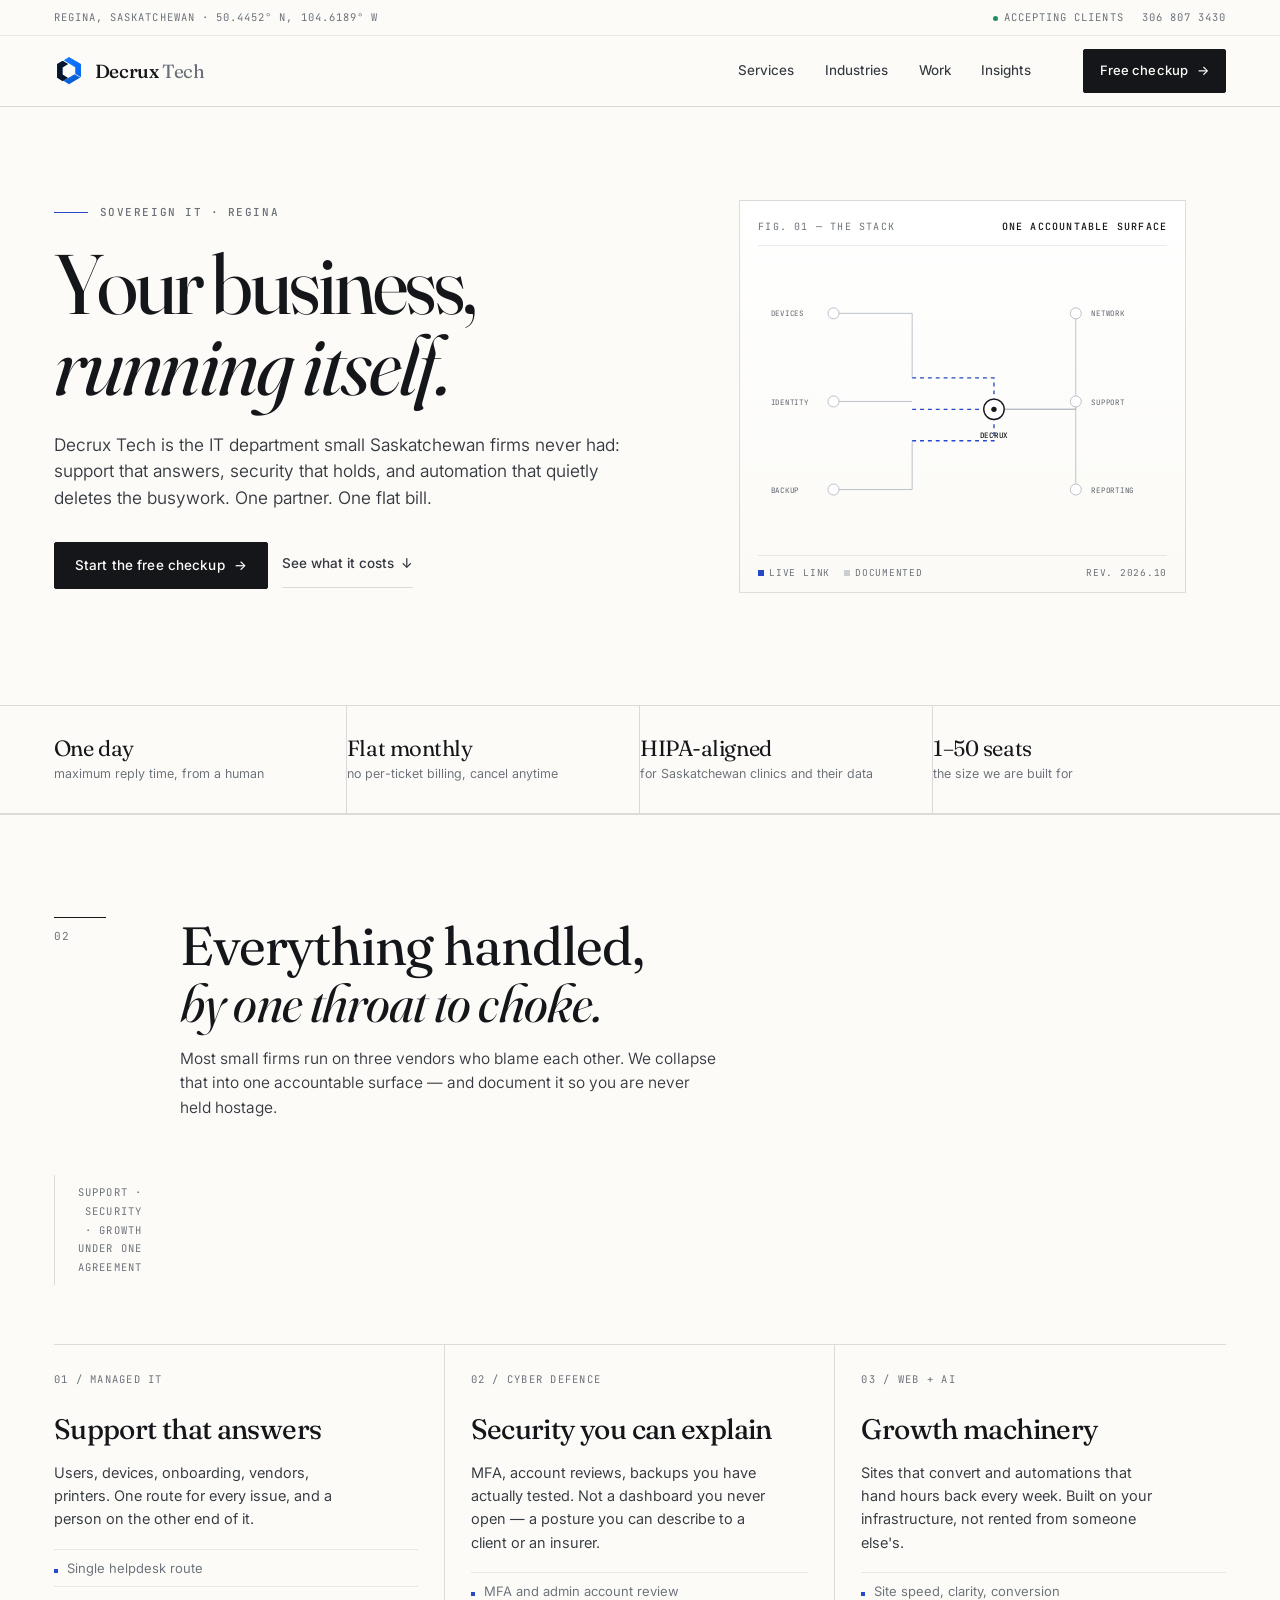
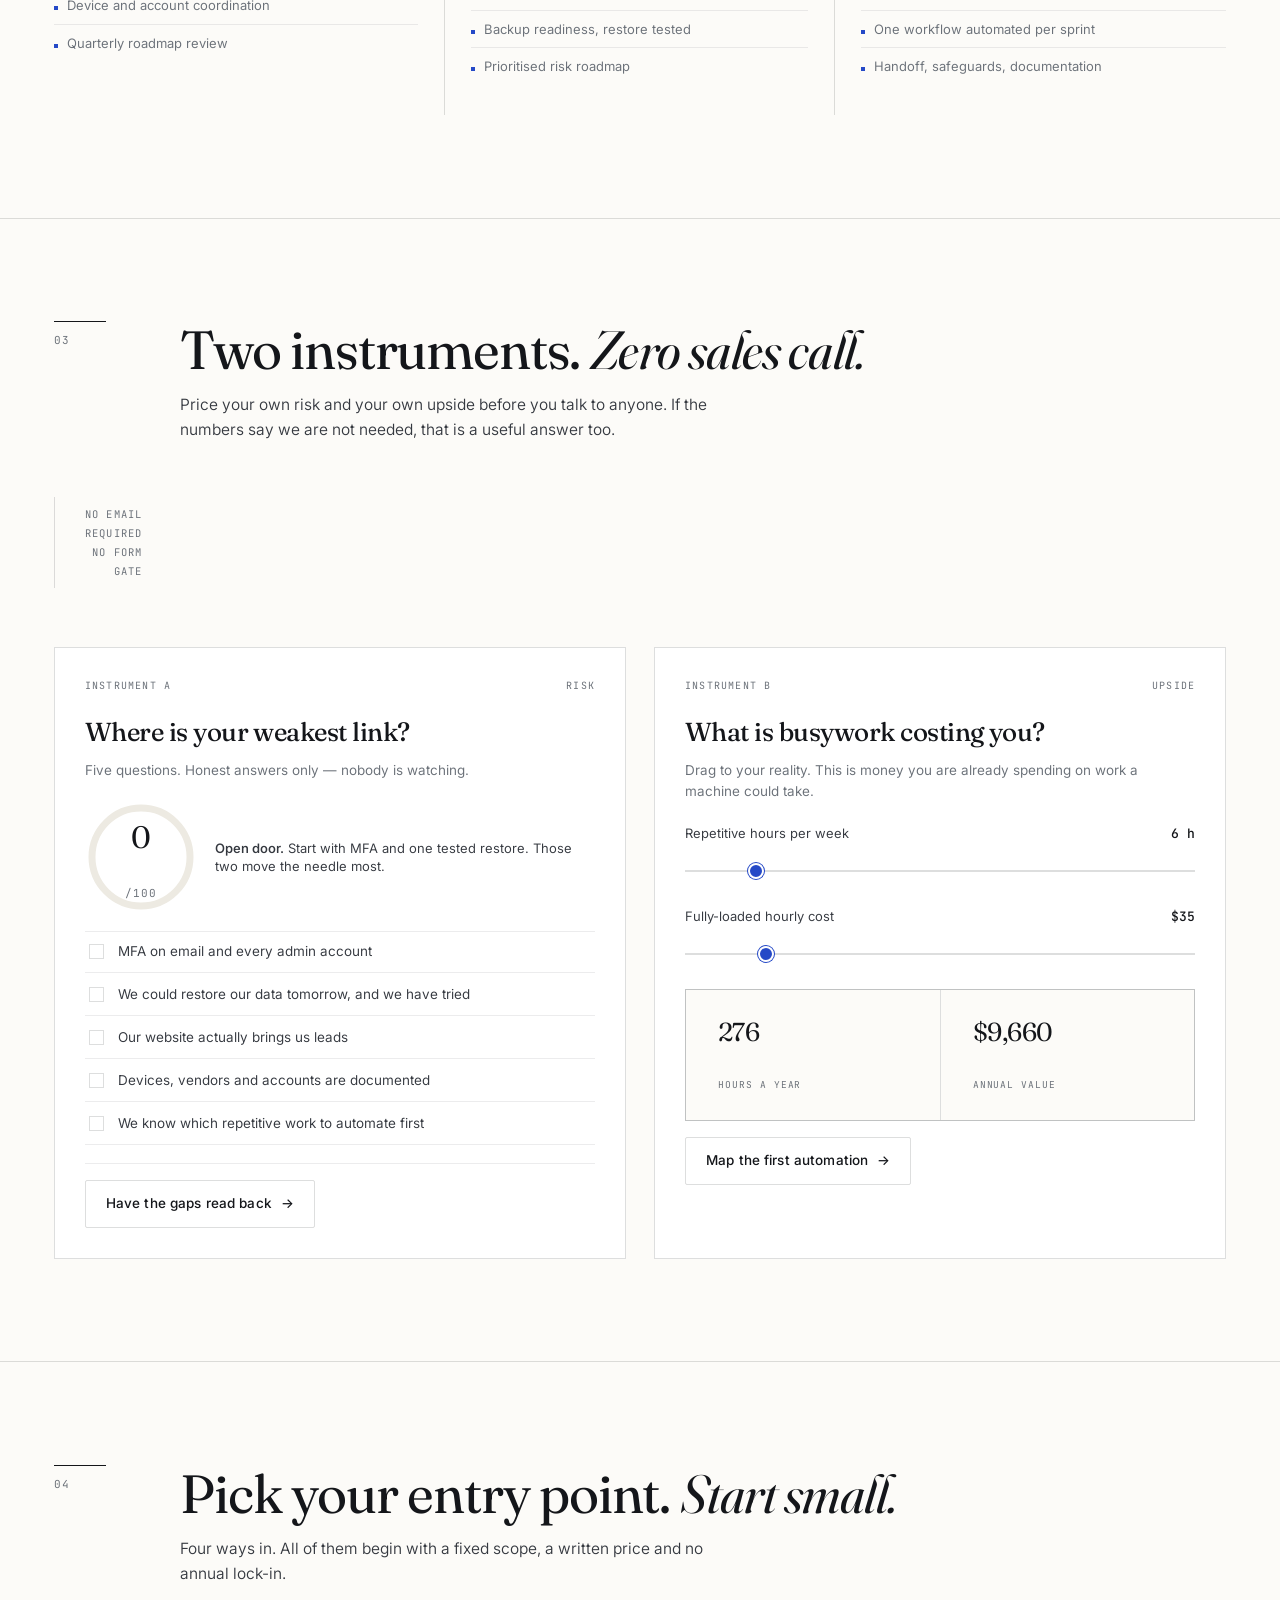
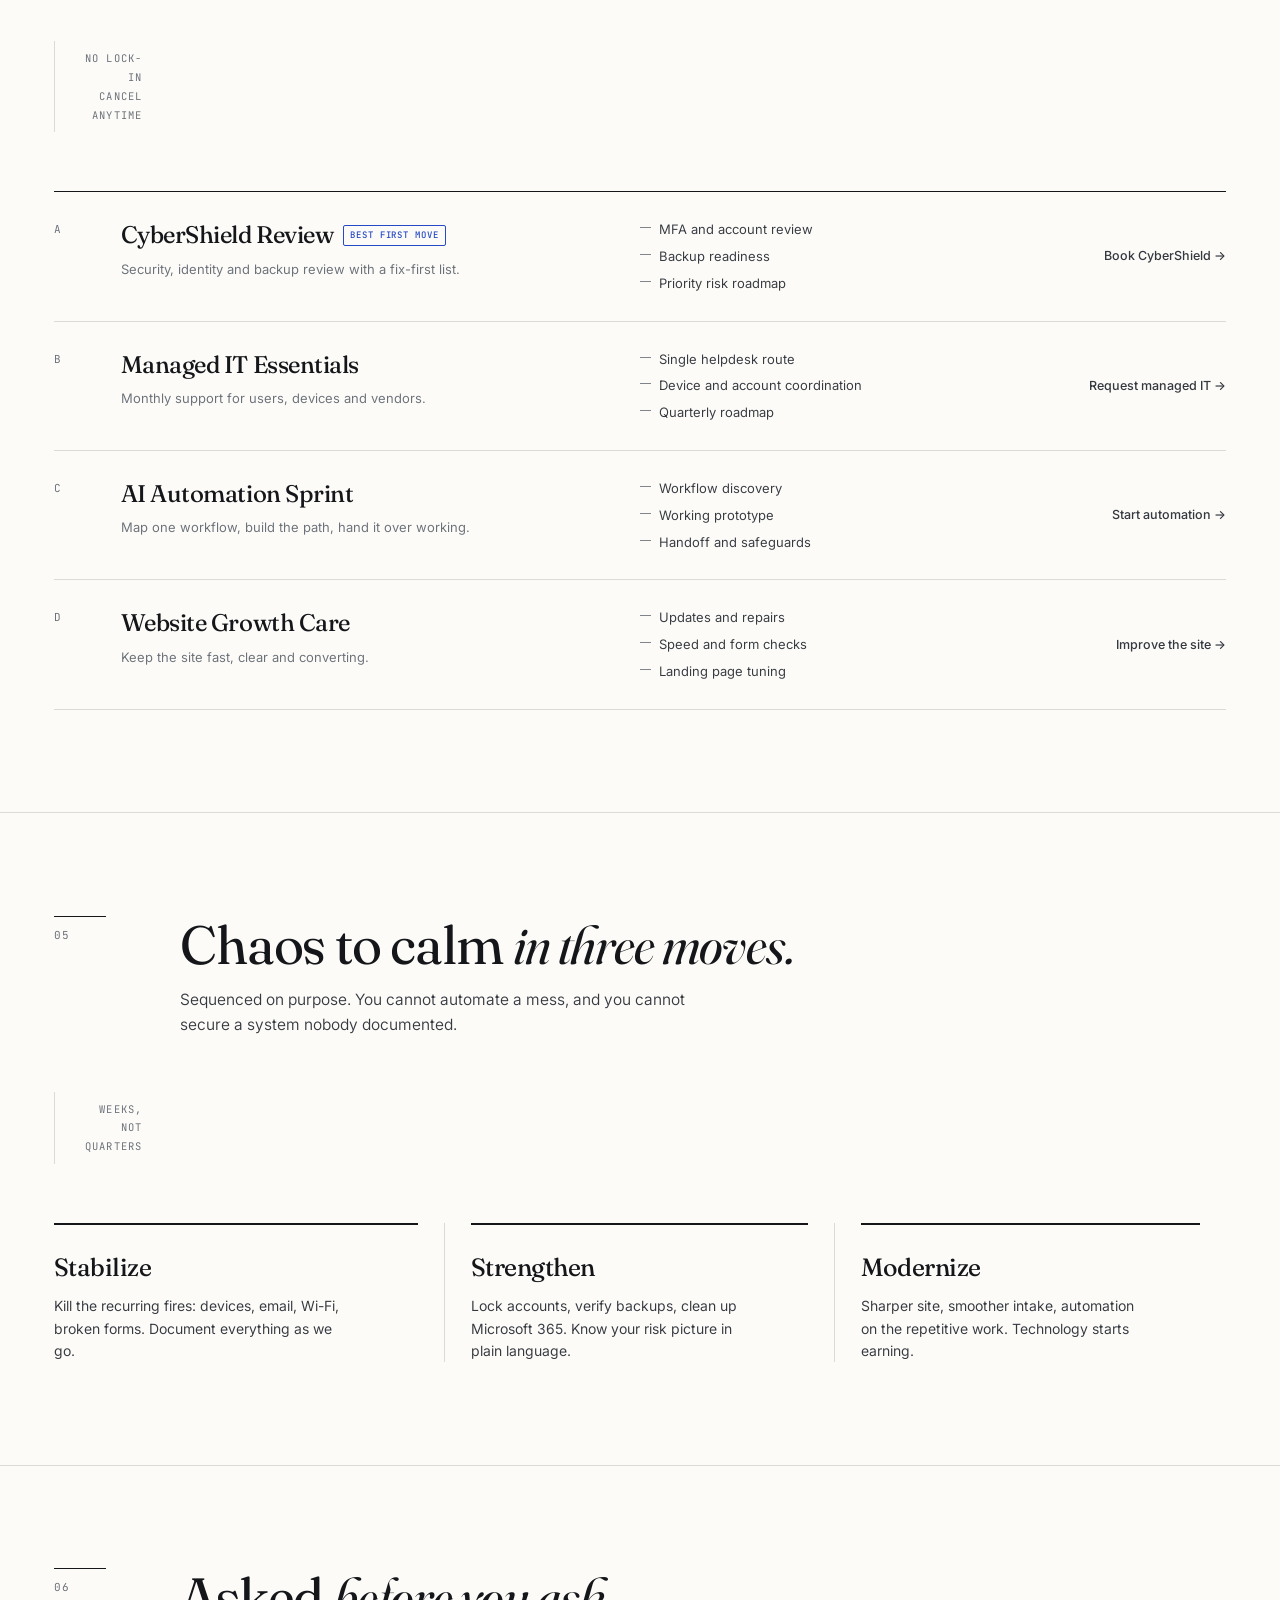
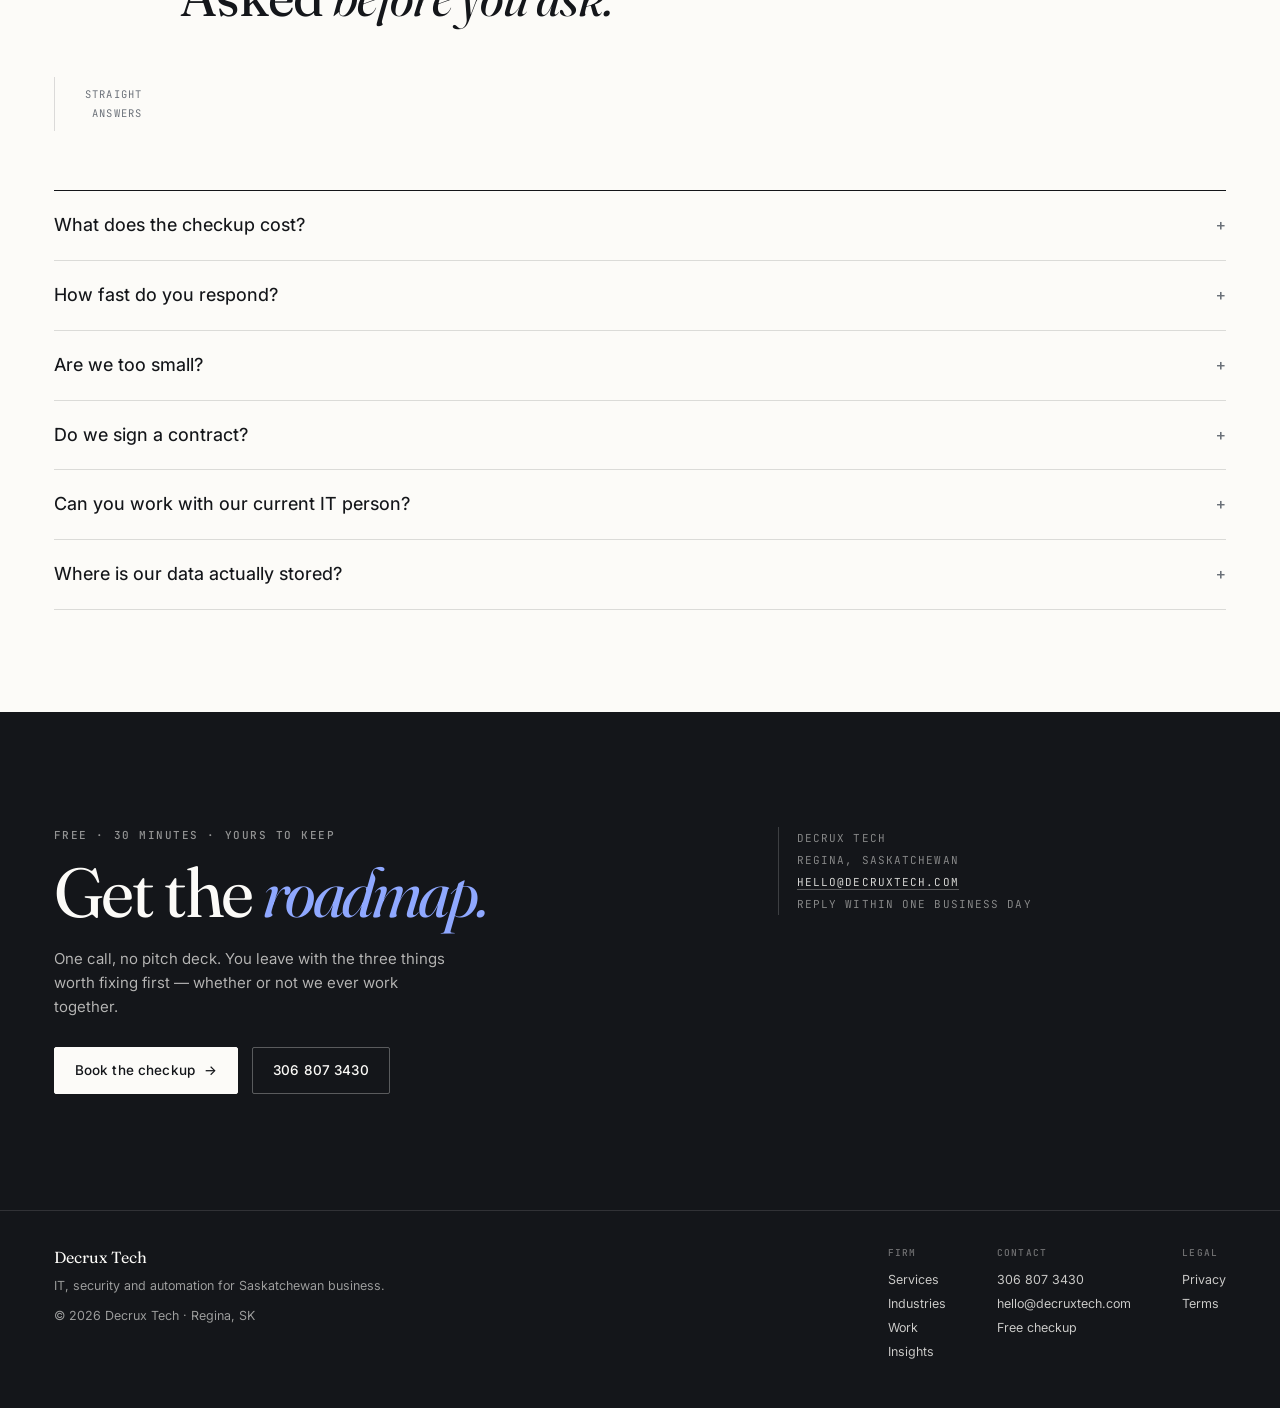
==== preview/index.html @ bbfb4432 "preview: editorial instrument homepage (new design language, staged at /preview)" ====
<!DOCTYPE html>
<html lang="en">
<head>
<meta charset="UTF-8">
<meta name="viewport" content="width=device-width, initial-scale=1">
<title>Decrux Tech — Managed IT, security and automation for Saskatchewan business</title>
<meta name="description" content="Regina-based IT partner for Saskatchewan clinics and businesses: managed support, security reviews and practical automation. Flat monthly, one partner, no tickets.">
<meta name="theme-color" content="#FCFBF8">
<link rel="canonical" href="https://decruxtech.com/">
<link rel="icon" href="/decrux-icon.svg" type="image/svg+xml">
<meta property="og:type" content="website">
<meta property="og:title" content="Decrux Tech — Your business, running itself.">
<meta property="og:description" content="Managed IT, security and automation. One partner for the whole stack, in Regina, Saskatchewan.">
<link rel="preconnect" href="https://fonts.googleapis.com">
<link rel="preconnect" href="https://fonts.gstatic.com" crossorigin>
<link href="https://fonts.googleapis.com/css2?family=Fraunces:ital,opsz,wght@0,9..144,300..600;1,9..144,300..500&family=Inter:wght@300..600&family=JetBrains+Mono:wght@400;500&display=swap" rel="stylesheet">
<style>
/* ─────────────────────────────────────────────────────────────
   Decrux Tech — editorial instrument
   Paper, hairline rules, one accent. Type does the work.
   ───────────────────────────────────────────────────────────── */
:root{
  --paper:#FCFBF8;
  --paper-2:#F5F2EA;
  --ink:#14161A;
  --ink-2:#34383F;
  --muted:#6A7078;
  --rule:rgba(20,22,26,.14);
  --rule-soft:rgba(20,22,26,.08);
  --accent:#2549C7;
  --accent-soft:rgba(37,73,199,.08);
  --serif:"Fraunces",ui-serif,Georgia,serif;
  --sans:"Inter",-apple-system,BlinkMacSystemFont,"Segoe UI",sans-serif;
  --mono:"JetBrains Mono",ui-monospace,SFMono-Regular,Menlo,monospace;
  --pad:clamp(20px,4.2vw,64px);
  --max:1280px;
}
*,*::before,*::after{box-sizing:border-box}
html{-webkit-text-size-adjust:100%;scroll-behavior:smooth}
@media (prefers-reduced-motion:reduce){html{scroll-behavior:auto}}
body{
  margin:0;background:var(--paper);color:var(--ink);
  font-family:var(--sans);font-size:16.5px;line-height:1.6;font-weight:380;
  -webkit-font-smoothing:antialiased;text-rendering:optimizeLegibility;
  overflow-x:clip;
}
img,svg{display:block;max-width:100%}
a{color:inherit}
::selection{background:var(--accent);color:#fff}

/* type primitives */
.h-display{font-family:var(--serif);font-weight:400;letter-spacing:-.035em;line-height:.96;
  font-variation-settings:"opsz" 144;text-wrap:balance}
em{font-style:italic;font-variation-settings:"opsz" 144,"SOFT" 0}
.eyebrow{font-family:var(--mono);font-size:11px;font-weight:500;letter-spacing:.14em;
  text-transform:uppercase;color:var(--muted)}
.lede{font-size:clamp(16.5px,1.35vw,19px);line-height:1.55;color:var(--ink-2);font-weight:350;max-width:56ch}
.small{font-size:13.5px;color:var(--muted);line-height:1.5}

/* shell */
.wrap{max-width:var(--max);margin:0 auto;padding:0 var(--pad)}
.rule{height:1px;background:var(--rule);border:0;margin:0}

/* ── top bar ─────────────────────────────────────────────── */
.topline{border-bottom:1px solid var(--rule-soft);background:var(--paper)}
.topline .wrap{display:flex;align-items:center;justify-content:space-between;gap:20px;
  padding-top:9px;padding-bottom:9px}
.topline .coords{font-family:var(--mono);font-size:10.5px;letter-spacing:.1em;
  text-transform:uppercase;color:var(--muted)}
.topline .right{display:flex;align-items:center;gap:18px;font-family:var(--mono);font-size:10.5px;
  letter-spacing:.1em;text-transform:uppercase;color:var(--muted)}
.topline .dot{width:5px;height:5px;border-radius:50%;background:#1E8F63;display:inline-block;margin-right:6px}

header.nav{position:sticky;top:0;z-index:60;background:rgba(252,251,248,.92);
  backdrop-filter:saturate(140%) blur(10px);border-bottom:1px solid var(--rule)}
.nav .wrap{display:flex;align-items:center;gap:clamp(16px,4vw,56px);height:70px}
.brand{display:flex;align-items:center;gap:11px;text-decoration:none;flex:0 0 auto}
.brand .mark{width:30px;height:30px}
.brand .word{font-family:var(--serif);font-size:19px;letter-spacing:-.02em;font-weight:500}
.brand .word span{color:var(--muted);font-weight:400}
nav.links{display:flex;gap:clamp(14px,2.4vw,34px);margin-left:auto}
nav.links a{text-decoration:none;font-size:13.5px;font-weight:450;color:var(--ink-2);
  padding:6px 0;position:relative}
nav.links a::after{content:"";position:absolute;left:0;right:100%;bottom:0;height:1px;
  background:var(--accent);transition:right .35s cubic-bezier(.22,1,.36,1)}
nav.links a:hover::after,nav.links a[aria-current="page"]::after{right:0}
nav.links a[aria-current="page"]{color:var(--ink)}
.nav .tel{font-family:var(--mono);font-size:12px;letter-spacing:.04em;color:var(--ink-2);
  text-decoration:none;border-bottom:1px solid var(--rule);padding-bottom:2px}
.nav .tel:hover{border-color:var(--accent);color:var(--accent)}
.btn{display:inline-flex;align-items:center;justify-content:center;gap:9px;
  font-family:var(--sans);font-size:13.5px;font-weight:500;letter-spacing:.01em;
  padding:12px 20px;border-radius:2px;text-decoration:none;border:1px solid var(--ink);
  background:var(--ink);color:var(--paper);transition:background .25s,color .25s,transform .25s,border-color .25s;
  min-height:44px;white-space:nowrap}
.btn:hover{background:var(--accent);border-color:var(--accent);transform:translateY(-1px)}
.btn.ghost{background:transparent;color:var(--ink);border-color:var(--rule)}
.btn.ghost:hover{background:var(--ink);color:var(--paper);border-color:var(--ink)}
.btn .arw{transition:transform .3s}
.btn:hover .arw{transform:translateX(3px)}
.nav .btn{height:40px;padding:0 16px;font-size:13px}
.burger{display:none;margin-left:auto;background:none;border:1px solid var(--rule);
  border-radius:2px;width:40px;height:40px;align-items:center;justify-content:center;cursor:pointer}
.burger span{display:block;width:15px;height:1px;background:var(--ink);position:relative}
.burger span::before,.burger span::after{content:"";position:absolute;left:0;width:15px;height:1px;background:var(--ink)}
.burger span::before{top:-4px}.burger span::after{top:4px}

/* ── hero ────────────────────────────────────────────────── */
.hero{padding:clamp(36px,6vw,84px) 0 clamp(28px,4vw,44px);position:relative}
.hero .wrap{display:grid;grid-template-columns:minmax(0,1.06fr) minmax(0,.94fr);
  gap:clamp(28px,4vw,64px);align-items:center}
.hero .eyebrow{margin-bottom:22px;display:flex;align-items:center;gap:12px}
.hero .eyebrow::before{content:"";width:34px;height:1px;background:var(--accent)}
h1.hero-title{font-size:clamp(46px,6.6vw,96px);margin:0 0 26px;color:var(--ink)}
h1.hero-title em{color:inherit;letter-spacing:-.025em;padding-right:.04em}
.hero .lede{margin-bottom:30px}
.cta-row{display:flex;align-items:center;gap:14px;flex-wrap:wrap}
.textlink{font-size:13.5px;font-weight:500;text-decoration:none;border-bottom:1px solid var(--rule);
  padding-bottom:3px;display:inline-flex;align-items:center;gap:7px;color:var(--ink-2);min-height:44px}
.textlink:hover{color:var(--accent);border-color:var(--accent)}

/* instrument panel */
.panel{border:1px solid var(--rule);background:linear-gradient(180deg,#fff,#FBFAF6);
  padding:18px 18px 12px;position:relative}
.panel .cap{display:flex;align-items:center;justify-content:space-between;
  font-family:var(--mono);font-size:10px;letter-spacing:.12em;text-transform:uppercase;color:var(--muted);
  border-bottom:1px solid var(--rule-soft);padding-bottom:10px;margin-bottom:6px}
.panel .cap b{color:var(--ink);font-weight:500}
.panel svg{width:100%;height:auto}
.panel .legend{display:flex;gap:14px;flex-wrap:wrap;font-family:var(--mono);font-size:9.5px;
  letter-spacing:.08em;text-transform:uppercase;color:var(--muted);border-top:1px solid var(--rule-soft);
  padding-top:9px;margin-top:4px}
.panel .legend i{width:6px;height:6px;display:inline-block;margin-right:5px;vertical-align:middle}
.node-label{font-family:var(--mono);font-size:9.5px;letter-spacing:.1em;fill:#5B6169}
.node-label.b{fill:var(--ink);font-weight:500}
.wire{stroke:#B7BCC5;stroke-width:1.15;fill:none}
.wire.live{stroke:var(--accent);stroke-width:1.7;stroke-dasharray:5 5;animation:flow 14s linear infinite}
.node-ring{fill:#fff;stroke:#B7BCC5;stroke-width:1.2}
.node-ring.core{stroke:var(--ink);stroke-width:1.8}
@keyframes flow{to{stroke-dashoffset:-200}}

/* proof strip */
.proof{border-top:1px solid var(--rule);border-bottom:1px solid var(--rule);margin-top:clamp(30px,4vw,56px)}
.proof .wrap{display:grid;grid-template-columns:repeat(4,1fr);gap:0}
.proof .item{padding:30px 24px 30px 0;border-right:1px solid var(--rule)}
.proof .item:last-child{border-right:0}
.proof .k{font-family:var(--serif);font-size:22px;letter-spacing:-.02em;line-height:1.15;margin-bottom:4px}
.proof .v{font-size:12.5px;color:var(--muted);line-height:1.4}

/* ── section chrome ──────────────────────────────────────── */
section.block{padding:clamp(56px,8vw,116px) 0;border-top:1px solid var(--rule);position:relative}
section.block:first-of-type{border-top:0}
.sec-head{display:grid;grid-template-columns:88px minmax(0,1fr);gap:clamp(16px,3vw,40px);
  margin-bottom:clamp(32px,4.6vw,60px);align-items:start}
.sec-num{font-family:var(--mono);font-size:11px;letter-spacing:.12em;color:var(--muted);
  padding-top:10px;border-top:1px solid var(--ink);width:52px}
.sec-title{font-family:var(--serif);font-weight:400;font-size:clamp(30px,4.2vw,58px);
  letter-spacing:-.022em;line-height:1.06;margin:0 0 14px;max-width:22ch;text-wrap:balance}
.sec-title em{padding-right:.03em;letter-spacing:-.012em}
.sec-sub{max-width:54ch;color:var(--ink-2);font-size:15.5px;font-weight:350}
.sec-head .aside{margin-left:auto;max-width:24ch;font-family:var(--mono);font-size:10.5px;
  letter-spacing:.1em;text-transform:uppercase;color:var(--muted);text-align:right;line-height:1.8;
  padding:8px 0 8px 18px;border-left:1px solid var(--rule);align-self:stretch}

/* pillars */
.pillars{display:grid;grid-template-columns:repeat(3,1fr);gap:0;border-top:1px solid var(--rule)}
.pillar{padding:26px 26px 30px 0;border-right:1px solid var(--rule);position:relative}
.pillar:last-child{border-right:0;padding-right:0}
.pillar:nth-child(2){padding-left:26px}
.pillar:nth-child(3){padding-left:26px}
.pillar .idx{font-family:var(--mono);font-size:10.5px;letter-spacing:.12em;color:var(--muted);display:block;margin-bottom:18px}
.pillar h3{font-family:var(--serif);font-size:clamp(23px,2.2vw,30px);font-weight:450;letter-spacing:-.022em;margin:0 0 10px}
.pillar p{font-size:14.5px;color:var(--ink-2);margin:0 0 18px;max-width:34ch}
.pillar ul{list-style:none;margin:0;padding:0;border-top:1px solid var(--rule-soft)}
.pillar li{font-size:13px;color:var(--muted);padding:8px 0;border-bottom:1px solid var(--rule-soft);
  display:flex;gap:9px;align-items:baseline}
.pillar li:last-child{border-bottom:0}
.pillar li::before{content:"";width:4px;height:4px;background:var(--accent);flex:0 0 auto;margin-top:6px}

/* instruments */
.tools{display:grid;grid-template-columns:1fr 1fr;gap:clamp(16px,2.4vw,28px)}
.tool{border:1px solid var(--rule);background:#fff;padding:clamp(20px,2.6vw,30px);position:relative;overflow:hidden}
.tool .t-cap{display:flex;justify-content:space-between;align-items:center;margin-bottom:18px;
  font-family:var(--mono);font-size:10px;letter-spacing:.12em;text-transform:uppercase;color:var(--muted)}
.tool h3{font-family:var(--serif);font-size:clamp(20px,2.1vw,26px);font-weight:450;letter-spacing:-.02em;margin:0 0 6px}
.tool .t-sub{font-size:13.5px;color:var(--muted);margin:0 0 20px}

/* risk dial */
.dial-wrap{display:flex;align-items:center;gap:18px;margin-bottom:18px}
.dial{position:relative;width:112px;height:112px;flex:0 0 auto}
.dial svg{transform:rotate(-90deg)}
.dial .val{position:absolute;inset:0;display:grid;place-items:center;font-family:var(--serif);
  font-size:31px;letter-spacing:-.03em}
.dial .val small{font-size:11px;font-family:var(--mono);color:var(--muted);display:block;text-align:center;letter-spacing:.08em}
.dial-note{font-size:13px;color:var(--ink-2);line-height:1.45}
.dial-note b{font-weight:550}
.checks{display:flex;flex-direction:column;gap:2px;border-top:1px solid var(--rule-soft)}
.checks label{display:flex;gap:11px;align-items:flex-start;font-size:13.5px;color:var(--ink-2);
  padding:10px 0;border-bottom:1px solid var(--rule-soft);cursor:pointer;line-height:1.4}
.checks input{appearance:none;width:15px;height:15px;border:1px solid var(--rule);background:#fff;
  flex:0 0 auto;margin-top:2px;position:relative;cursor:pointer;transition:background .2s,border-color .2s}
.checks input:checked{background:var(--accent);border-color:var(--accent)}
.checks input:checked::after{content:"";position:absolute;left:4px;top:1px;width:5px;height:9px;
  border:1.5px solid #fff;border-top:0;border-left:0;transform:rotate(40deg)}
.tool-foot{margin-top:18px;padding-top:16px;border-top:1px solid var(--rule-soft);
  display:flex;justify-content:space-between;align-items:center;gap:12px}

/* calculator */
.calc-row{margin-bottom:22px}
.calc-row .lbl{display:flex;justify-content:space-between;align-items:baseline;margin-bottom:8px;
  font-size:13px;color:var(--ink-2)}
.calc-row .lbl b{font-family:var(--mono);font-size:13px;font-weight:500;color:var(--ink)}
input[type=range]{-webkit-appearance:none;appearance:none;width:100%;height:2px;background:var(--rule);
  outline:none;margin:12px 0}
input[type=range]::-webkit-slider-thumb{-webkit-appearance:none;width:16px;height:16px;border-radius:50%;
  background:var(--accent);cursor:pointer;border:2px solid #fff;box-shadow:0 0 0 1px var(--accent)}
input[type=range]::-moz-range-thumb{width:14px;height:14px;border-radius:50%;background:var(--accent);
  cursor:pointer;border:2px solid #fff}
.calc-out{display:grid;grid-template-columns:1fr 1fr;gap:1px;background:var(--rule);
  border:1px solid var(--rule);margin:22px 0 16px}
.calc-out div{background:var(--paper);padding:14px 16px}
.calc-out .n{font-family:var(--serif);font-size:26px;letter-spacing:-.02em;line-height:1.1}
.calc-out .l{font-family:var(--mono);font-size:9.5px;letter-spacing:.1em;text-transform:uppercase;color:var(--muted);margin-top:3px}

/* engagements */
.eng{border-top:1px solid var(--ink)}
.eng .row{display:grid;grid-template-columns:44px minmax(0,1.12fr) minmax(0,.92fr) 156px;
  gap:clamp(12px,1.8vw,24px);padding:24px 0;border-bottom:1px solid var(--rule);align-items:start;
  text-decoration:none;color:inherit;transition:background .3s,padding-left .3s}
.eng .row:hover{background:var(--accent-soft);padding-left:12px}
.eng .n{font-family:var(--mono);font-size:11px;color:var(--muted);letter-spacing:.1em;padding-top:5px}
.eng h3{font-family:var(--serif);font-size:clamp(19px,1.9vw,24px);font-weight:450;letter-spacing:-.02em;
  margin:0 0 4px;display:flex;align-items:center;gap:10px;flex-wrap:wrap}
.eng .p{font-size:13px;color:var(--muted);margin:0}
.eng ul{list-style:none;margin:0;padding:0}
.eng li{font-size:13px;color:var(--ink-2);padding:3px 0;display:flex;gap:8px}
.eng li::before{content:"—";color:var(--muted);font-size:11px}
.eng .go{align-self:center;text-align:right;font-size:12.5px;font-weight:500;color:var(--ink-2);
  display:flex;justify-content:flex-end;align-items:center;gap:7px;min-height:44px}
.eng .row:hover .go{color:var(--accent)}
.tag{font-family:var(--mono);font-size:9px;letter-spacing:.1em;text-transform:uppercase;
  color:var(--accent);border:1px solid var(--accent);padding:2px 6px;border-radius:2px;font-weight:500}

/* process */
.steps{display:grid;grid-template-columns:repeat(3,1fr);gap:0;counter-reset:s}
.step{padding:0 26px 0 0;border-right:1px solid var(--rule);position:relative}
.step:last-child{border-right:0}
.step:nth-child(2),.step:nth-child(3){padding-left:26px}
.step .bar{height:2px;background:var(--rule);margin-bottom:22px;position:relative;overflow:hidden}
.step .bar::after{content:"";position:absolute;inset:0;background:var(--ink);transform:scaleX(0);
  transform-origin:left;transition:transform .9s cubic-bezier(.22,1,.36,1)}
.step.in .bar::after{transform:scaleX(1)}
.step:nth-child(2) .bar::after{transition-delay:.12s}
.step:nth-child(3) .bar::after{transition-delay:.24s}
.step h3{font-family:var(--serif);font-size:clamp(20px,2vw,25px);font-weight:450;letter-spacing:-.02em;margin:0 0 8px}
.step p{font-size:14px;color:var(--ink-2);margin:0;max-width:32ch}

/* faq */
.faq{border-top:1px solid var(--ink)}
.faq details{border-bottom:1px solid var(--rule)}
.faq summary{list-style:none;cursor:pointer;display:flex;justify-content:space-between;gap:24px;
  align-items:baseline;padding:20px 0;font-size:clamp(15.5px,1.6vw,18px);font-weight:450}
.faq summary::-webkit-details-marker{display:none}
.faq summary .pm{font-family:var(--mono);font-size:16px;color:var(--muted);flex:0 0 auto;
  transition:transform .3s,color .3s}
.faq details[open] summary .pm{transform:rotate(45deg);color:var(--accent)}
.faq .ans{padding:0 0 22px;max-width:70ch;color:var(--ink-2);font-size:15px;font-weight:350}
.faq .ans a{color:var(--accent);text-decoration:none;border-bottom:1px solid currentColor}

/* close */
.close{padding:clamp(64px,9vw,130px) 0;background:var(--ink);color:var(--paper);position:relative;overflow:hidden}
.close .wrap{display:grid;grid-template-columns:minmax(0,1.2fr) minmax(0,.8fr);gap:clamp(28px,4vw,60px);align-items:start}
.close .eyebrow{color:rgba(252,251,248,.55)}
.close h2{font-family:var(--serif);font-weight:400;font-size:clamp(34px,5.4vw,74px);letter-spacing:-.035em;
  line-height:.98;margin:14px 0 0;color:var(--paper)}
.close h2 em{color:#8FA8FF}
.close p{color:rgba(252,251,248,.7);font-size:15px;margin:20px 0 0;max-width:44ch}
.close .btn{background:var(--paper);color:var(--ink);border-color:var(--paper)}
.close .btn:hover{background:#8FA8FF;border-color:#8FA8FF;color:var(--ink)}
.close .btn.ghost{background:transparent;color:var(--paper);border-color:rgba(252,251,248,.32)}
.close .btn.ghost:hover{background:var(--paper);color:var(--ink);border-color:var(--paper)}
.close .aside{font-family:var(--mono);font-size:11px;letter-spacing:.1em;text-transform:uppercase;
  color:rgba(252,251,248,.5);line-height:2;border-left:1px solid rgba(252,251,248,.18);padding-left:18px}
.close .aside a{color:rgba(252,251,248,.85);text-decoration:none;border-bottom:1px solid rgba(252,251,248,.3)}

/* footer */
footer.site{background:var(--ink);color:rgba(252,251,248,.6);padding:34px 0 44px;
  border-top:1px solid rgba(252,251,248,.12);font-size:12.5px}
footer.site .wrap{display:flex;justify-content:space-between;gap:24px;flex-wrap:wrap;align-items:flex-start}
footer.site a{color:rgba(252,251,248,.8);text-decoration:none}
footer.site a:hover{color:#fff}
footer.site .cols{display:flex;gap:clamp(24px,4vw,60px);flex-wrap:wrap}
footer.site .col h4{font-family:var(--mono);font-size:9.5px;letter-spacing:.12em;text-transform:uppercase;
  color:rgba(252,251,248,.4);margin:0 0 8px;font-weight:500}
footer.site .col a,footer.site .col span{display:block;padding:2px 0;font-size:12.5px}

/* reveal */
.rv{opacity:0;transform:translateY(16px);transition:opacity .9s cubic-bezier(.22,1,.36,1),transform .9s cubic-bezier(.22,1,.36,1)}
.rv.in{opacity:1;transform:none}
@media (prefers-reduced-motion:reduce){
  .rv{opacity:1!important;transform:none!important;transition:none!important}
  .wire.live{animation:none}
  .step .bar::after{transform:scaleX(1)!important}
}
body.loaded .rv{opacity:1;transform:none}

/* responsive */
@media (max-width:1024px){
  .hero .wrap{grid-template-columns:1fr;gap:36px}
  .panel{max-width:560px}
  .pillars{grid-template-columns:1fr}
  .pillar{border-right:0;border-bottom:1px solid var(--rule);padding:22px 0}
  .pillar:nth-child(2),.pillar:nth-child(3){padding-left:0}
  .pillar:last-child{border-bottom:0}
  .tools{grid-template-columns:1fr}
  .eng .row{grid-template-columns:44px minmax(0,1fr) 130px}
  .eng .row ul{display:none}
  .close .wrap{grid-template-columns:1fr}
  .proof .wrap{grid-template-columns:1fr 1fr}
  .proof .item:nth-child(2){border-right:0}
  .proof .item:nth-child(1),.proof .item:nth-child(2){border-bottom:1px solid var(--rule)}
}
@media (max-width:720px){
  body{font-size:16px}
  .panel{padding:12px}
  .node-label{font-size:16px;letter-spacing:.06em}
  .panel .cap{font-size:9px;letter-spacing:.08em}
  .panel .legend{font-size:9px;gap:10px}
  nav.links,.nav .tel{display:none}
  .burger{display:flex}
  nav.links.open{display:flex;position:absolute;top:70px;left:0;right:0;background:var(--paper);
    flex-direction:column;gap:0;padding:8px var(--pad) 18px;border-bottom:1px solid var(--rule);margin-left:0}
  nav.links.open a{padding:12px 0;border-bottom:1px solid var(--rule-soft);font-size:15px}
  .nav .btn{display:none}
  .sec-head{grid-template-columns:1fr}
  .sec-num{width:100%;padding-top:0;border-top:0;margin-bottom:4px}
  .sec-head .aside{display:none}
  .steps{grid-template-columns:1fr}
  .step{border-right:0;border-bottom:1px solid var(--rule);padding:0 0 22px;margin-bottom:22px}
  .step:nth-child(2),.step:nth-child(3){padding-left:0}
  .step:last-child{border-bottom:0;margin-bottom:0}
  .eng .row{grid-template-columns:32px minmax(0,1fr);gap:12px}
  .eng .go{grid-column:2;justify-content:flex-start;text-align:left}
  .calc-out{grid-template-columns:1fr}
  .topline .coords{display:none}
  .topline .right{width:100%;justify-content:space-between}
  .proof .wrap{grid-template-columns:1fr}
  .proof .item{border-right:0;border-bottom:1px solid var(--rule);padding:18px 0}
  .proof .item:last-child{border-bottom:0}
}
@media (max-width:420px){
  h1.hero-title{font-size:40px}
}
</style>
</head>
<body>

<!-- top line: the small print a real firm carries -->
<div class="topline">
  <div class="wrap">
    <span class="coords">Regina, Saskatchewan · 50.4452° N, 104.6189° W</span>
    <span class="right">
      <span><span class="dot"></span>Accepting clients</span>
      <a href="tel:+13068073430" style="text-decoration:none;color:inherit">306 807 3430</a>
    </span>
  </div>
</div>

<header class="nav">
  <div class="wrap">
    <a class="brand" href="/">
      <img class="mark" src="/decrux-icon.svg" alt="" width="30" height="30">
      <span class="word">Decrux <span>Tech</span></span>
    </a>
    <nav class="links" id="navlinks">
      <a href="/services.html">Services</a>
      <a href="/industries.html">Industries</a>
      <a href="/portfolio.html">Work</a>
      <a href="/insights.html">Insights</a>
    </nav>
    <a class="btn" href="/contact-form.html">Free checkup <span class="arw">→</span></a>
    <button class="burger" id="burger" aria-label="Menu" aria-expanded="false"><span></span></button>
  </div>
</header>

<!-- 01 — hero -->
<section class="hero">
  <div class="wrap">
    <div class="hero-copy">
      <div class="eyebrow">Sovereign IT · Regina</div>
      <h1 class="h-display hero-title">Your business,<br><em>running itself.</em></h1>
      <p class="lede">
        Decrux Tech is the IT department small Saskatchewan firms never had:
        support that answers, security that holds, and automation that quietly
        deletes the busywork. One partner. One flat bill.
      </p>
      <div class="cta-row">
        <a class="btn" href="/contact-form.html">Start the free checkup <span class="arw">→</span></a>
        <a class="textlink" href="#engagements">See what it costs <span class="arw">↓</span></a>
      </div>
    </div>

    <!-- the instrument: what "managed" actually means, drawn -->
    <figure class="panel" aria-label="Diagram: how a managed stack fits together">
      <div class="cap"><span>Fig. 01 — the stack</span><b>One accountable surface</b></div>
      <svg viewBox="0 0 520 380" role="img" aria-label="Devices, identity, backup, network and support, connected">
        <!-- wires -->
        <path class="wire" d="M96 78 H196 V160"/>
        <path class="wire" d="M96 190 H196"/>
        <path class="wire" d="M96 302 H196 V240"/>
        <path class="wire live" d="M196 160 H300 V200"/>
        <path class="wire live" d="M196 200 H300"/>
        <path class="wire live" d="M196 240 H300 V200"/>
        <path class="wire" d="M300 200 H404 V78"/>
        <path class="wire" d="M300 200 H404 V190"/>
        <path class="wire" d="M300 200 H404 V302"/>

        <!-- left nodes -->
        <circle class="node-ring" cx="96" cy="78" r="7"/>
        <text class="node-label" x="16" y="82">DEVICES</text>
        <circle class="node-ring" cx="96" cy="190" r="7"/>
        <text class="node-label" x="16" y="194">IDENTITY</text>
        <circle class="node-ring" cx="96" cy="302" r="7"/>
        <text class="node-label" x="16" y="306">BACKUP</text>

        <!-- core -->
        <circle class="node-ring core" cx="300" cy="200" r="13"/>
        <circle cx="300" cy="200" r="3.4" fill="#14161A"/>
        <text class="node-label b" x="300" y="236" text-anchor="middle">DECRUX</text>

        <!-- right nodes -->
        <circle class="node-ring" cx="404" cy="78" r="7"/>
        <text class="node-label" x="424" y="82">NETWORK</text>
        <circle class="node-ring" cx="404" cy="190" r="7"/>
        <text class="node-label" x="424" y="194">SUPPORT</text>
        <circle class="node-ring" cx="404" cy="302" r="7"/>
        <text class="node-label" x="424" y="306">REPORTING</text>
      </svg>
      <figcaption class="legend">
        <span><i style="background:#2549C7"></i>live link</span>
        <span><i style="background:#C9CDD4"></i>documented</span>
        <span style="margin-left:auto">rev. 2026.10</span>
      </figcaption>
    </figure>
  </div>
</section>

<!-- proof strip: promises, not decorations -->
<div class="proof">
  <div class="wrap">
    <div class="item"><div class="k">One day</div><div class="v">maximum reply time, from a human</div></div>
    <div class="item"><div class="k">Flat monthly</div><div class="v">no per-ticket billing, cancel anytime</div></div>
    <div class="item"><div class="k">HIPA-aligned</div><div class="v">for Saskatchewan clinics and their data</div></div>
    <div class="item"><div class="k">1–50 seats</div><div class="v">the size we are built for</div></div>
  </div>
</div>

<!-- 02 — services -->
<section class="block" id="services">
  <div class="wrap">
    <div class="sec-head">
      <div class="sec-num">02</div>
      <div>
        <h2 class="sec-title">Everything handled, <em>by one throat to choke.</em></h2>
        <p class="sec-sub">Most small firms run on three vendors who blame each other. We collapse that into one accountable surface — and document it so you are never held hostage.</p>
      </div>
      <div class="aside">Support · Security · Growth<br>under one agreement</div>
    </div>

    <div class="pillars">
      <article class="pillar rv">
        <span class="idx">01 / MANAGED IT</span>
        <h3>Support that answers</h3>
        <p>Users, devices, onboarding, vendors, printers. One route for every issue, and a person on the other end of it.</p>
        <ul>
          <li>Single helpdesk route</li>
          <li>Device and account coordination</li>
          <li>Quarterly roadmap review</li>
        </ul>
      </article>
      <article class="pillar rv">
        <span class="idx">02 / CYBER DEFENCE</span>
        <h3>Security you can explain</h3>
        <p>MFA, account reviews, backups you have actually tested. Not a dashboard you never open — a posture you can describe to a client or an insurer.</p>
        <ul>
          <li>MFA and admin account review</li>
          <li>Backup readiness, restore tested</li>
          <li>Prioritised risk roadmap</li>
        </ul>
      </article>
      <article class="pillar rv">
        <span class="idx">03 / WEB + AI</span>
        <h3>Growth machinery</h3>
        <p>Sites that convert and automations that hand hours back every week. Built on your infrastructure, not rented from someone else's.</p>
        <ul>
          <li>Site speed, clarity, conversion</li>
          <li>One workflow automated per sprint</li>
          <li>Handoff, safeguards, documentation</li>
        </ul>
      </article>
    </div>
  </div>
</section>

<!-- 03 — instruments -->
<section class="block" id="tools">
  <div class="wrap">
    <div class="sec-head">
      <div class="sec-num">03</div>
      <div>
        <h2 class="sec-title">Two instruments. <em>Zero sales call.</em></h2>
        <p class="sec-sub">Price your own risk and your own upside before you talk to anyone. If the numbers say we are not needed, that is a useful answer too.</p>
      </div>
      <div class="aside">No email required<br>No form gate</div>
    </div>

    <div class="tools">
      <div class="tool rv">
        <div class="t-cap"><span>Instrument A</span><span>risk</span></div>
        <h3>Where is your weakest link?</h3>
        <p class="t-sub">Five questions. Honest answers only — nobody is watching.</p>
        <div class="dial-wrap">
          <div class="dial">
            <svg width="112" height="112" viewBox="0 0 112 112">
              <circle cx="56" cy="56" r="49" fill="none" stroke="#EDEAE2" stroke-width="7"/>
              <circle id="dialArc" cx="56" cy="56" r="49" fill="none" stroke="#2549C7" stroke-width="7"
                      stroke-linecap="round" stroke-dasharray="308" stroke-dashoffset="308"
                      style="transition:stroke-dashoffset .7s cubic-bezier(.22,1,.36,1),stroke .4s"/>
            </svg>
            <div class="val"><span id="scoreVal">0</span><small>/100</small></div>
          </div>
          <div class="dial-note" id="scoreNote">Tick what is already true. The dial fills as your posture improves.</div>
        </div>
        <div class="checks" id="checks">
          <label><input type="checkbox" data-w="25"> MFA on email and every admin account</label>
          <label><input type="checkbox" data-w="25"> We could restore our data tomorrow, and we have tried</label>
          <label><input type="checkbox" data-w="15"> Our website actually brings us leads</label>
          <label><input type="checkbox" data-w="20"> Devices, vendors and accounts are documented</label>
          <label><input type="checkbox" data-w="15"> We know which repetitive work to automate first</label>
        </div>
        <div class="tool-foot">
          <a class="btn ghost" href="/contact-form.html">Have the gaps read back <span class="arw">→</span></a>
        </div>
      </div>

      <div class="tool rv">
        <div class="t-cap"><span>Instrument B</span><span>upside</span></div>
        <h3>What is busywork costing you?</h3>
        <p class="t-sub">Drag to your reality. This is money you are already spending on work a machine could take.</p>
        <div class="calc-row">
          <div class="lbl"><span>Repetitive hours per week</span><b><span id="hrsVal">6</span> h</b></div>
          <input type="range" id="hrs" min="1" max="40" value="6" aria-label="Repetitive hours per week">
        </div>
        <div class="calc-row">
          <div class="lbl"><span>Fully-loaded hourly cost</span><b>$<span id="rateVal">35</span></b></div>
          <input type="range" id="rate" min="15" max="150" step="5" value="35" aria-label="Hourly cost">
        </div>
        <div class="calc-out">
          <div><div class="n" id="yrOut">312</div><div class="l">hours a year</div></div>
          <div><div class="n" id="valOut">$10,920</div><div class="l">annual value</div></div>
        </div>
        <a class="btn ghost" href="/contact-form.html">Map the first automation <span class="arw">→</span></a>
      </div>
    </div>
  </div>
</section>

<!-- 04 — engagements -->
<section class="block" id="engagements">
  <div class="wrap">
    <div class="sec-head">
      <div class="sec-num">04</div>
      <div>
        <h2 class="sec-title">Pick your entry point. <em>Start small.</em></h2>
        <p class="sec-sub">Four ways in. All of them begin with a fixed scope, a written price and no annual lock-in.</p>
      </div>
      <div class="aside">No lock-in<br>Cancel anytime</div>
    </div>

    <div class="eng">
      <a class="row rv" href="/services.html#cybershield">
        <span class="n">A</span>
        <span><h3>CyberShield Review <span class="tag">best first move</span></h3><p class="p">Security, identity and backup review with a fix-first list.</p></span>
        <span><ul><li>MFA and account review</li><li>Backup readiness</li><li>Priority risk roadmap</li></ul></span>
        <span class="go">Book CyberShield →</span>
      </a>
      <a class="row rv" href="/services.html#managed">
        <span class="n">B</span>
        <span><h3>Managed IT Essentials</h3><p class="p">Monthly support for users, devices and vendors.</p></span>
        <span><ul><li>Single helpdesk route</li><li>Device and account coordination</li><li>Quarterly roadmap</li></ul></span>
        <span class="go">Request managed IT →</span>
      </a>
      <a class="row rv" href="/services.html#automation">
        <span class="n">C</span>
        <span><h3>AI Automation Sprint</h3><p class="p">Map one workflow, build the path, hand it over working.</p></span>
        <span><ul><li>Workflow discovery</li><li>Working prototype</li><li>Handoff and safeguards</li></ul></span>
        <span class="go">Start automation →</span>
      </a>
      <a class="row rv" href="/services.html#web">
        <span class="n">D</span>
        <span><h3>Website Growth Care</h3><p class="p">Keep the site fast, clear and converting.</p></span>
        <span><ul><li>Updates and repairs</li><li>Speed and form checks</li><li>Landing page tuning</li></ul></span>
        <span class="go">Improve the site →</span>
      </a>
    </div>
  </div>
</section>

<!-- 05 — process -->
<section class="block" id="process">
  <div class="wrap">
    <div class="sec-head">
      <div class="sec-num">05</div>
      <div>
        <h2 class="sec-title">Chaos to calm <em>in three moves.</em></h2>
        <p class="sec-sub">Sequenced on purpose. You cannot automate a mess, and you cannot secure a system nobody documented.</p>
      </div>
      <div class="aside">Weeks, not quarters</div>
    </div>

    <div class="steps">
      <div class="step rv">
        <div class="bar"></div>
        <h3>Stabilize</h3>
        <p>Kill the recurring fires: devices, email, Wi-Fi, broken forms. Document everything as we go.</p>
      </div>
      <div class="step rv">
        <div class="bar"></div>
        <h3>Strengthen</h3>
        <p>Lock accounts, verify backups, clean up Microsoft 365. Know your risk picture in plain language.</p>
      </div>
      <div class="step rv">
        <div class="bar"></div>
        <h3>Modernize</h3>
        <p>Sharper site, smoother intake, automation on the repetitive work. Technology starts earning.</p>
      </div>
    </div>
  </div>
</section>

<!-- 06 — faq -->
<section class="block" id="faq">
  <div class="wrap">
    <div class="sec-head">
      <div class="sec-num">06</div>
      <div>
        <h2 class="sec-title">Asked <em>before you ask.</em></h2>
      </div>
      <div class="aside">Straight answers</div>
    </div>

    <div class="faq">
      <details name="faq">
        <summary>What does the checkup cost? <span class="pm">+</span></summary>
        <div class="ans">Nothing. Thirty minutes, a prioritized roadmap, yours to keep whether or not we ever work together.</div>
      </details>
      <details name="faq">
        <summary>How fast do you respond? <span class="pm">+</span></summary>
        <div class="ans">Every inquiry gets a human reply within one business day. Urgent? Call <a href="tel:+13068073430">306 807 3430</a>.</div>
      </details>
      <details name="faq">
        <summary>Are we too small? <span class="pm">+</span></summary>
        <div class="ans">If computers matter to your day, you are big enough. Most clients are between one and fifty people.</div>
      </details>
      <details name="faq">
        <summary>Do we sign a contract? <span class="pm">+</span></summary>
        <div class="ans">No. Start with one fix. Monthly plans exist when you want them, and cancel anytime.</div>
      </details>
      <details name="faq">
        <summary>Can you work with our current IT person? <span class="pm">+</span></summary>
        <div class="ans">Yes. We backstop, document and handle overflow. Many engagements start exactly this way.</div>
      </details>
      <details name="faq">
        <summary>Where is our data actually stored? <span class="pm">+</span></summary>
        <div class="ans">Where you decide. We run Canadian infrastructure — private cloud in Saskatchewan, encrypted backups, and no dependency on a vendor who can switch you off.</div>
      </details>
    </div>
  </div>
</section>

<!-- 07 — close -->
<section class="close" id="start">
  <div class="wrap">
    <div>
      <div class="eyebrow">Free · 30 minutes · yours to keep</div>
      <h2>Get the <em>roadmap.</em></h2>
      <p>One call, no pitch deck. You leave with the three things worth fixing first — whether or not we ever work together.</p>
      <div style="margin-top:28px;display:flex;gap:14px;flex-wrap:wrap">
        <a class="btn" href="/contact-form.html">Book the checkup <span class="arw">→</span></a>
        <a class="btn ghost" style="color:#FCFBF8;border-color:rgba(252,251,248,.3)" href="tel:+13068073430">306 807 3430</a>
      </div>
    </div>
    <div class="aside">
      Decrux Tech<br>
      Regina, Saskatchewan<br>
      <a href="mailto:hello@decruxtech.com">hello@decruxtech.com</a><br>
      Reply within one business day
    </div>
  </div>
</section>

<footer class="site">
  <div class="wrap">
    <div>
      <div style="font-family:var(--serif);font-size:16px;color:#FCFBF8;margin-bottom:6px">Decrux Tech</div>
      <div>IT, security and automation for Saskatchewan business.</div>
      <div style="margin-top:10px">© <span id="yr">2026</span> Decrux Tech · Regina, SK</div>
    </div>
    <div class="cols">
      <div class="col"><h4>Firm</h4>
        <a href="/services.html">Services</a><a href="/industries.html">Industries</a>
        <a href="/portfolio.html">Work</a><a href="/insights.html">Insights</a>
      </div>
      <div class="col"><h4>Contact</h4>
        <a href="tel:+13068073430">306 807 3430</a>
        <a href="mailto:hello@decruxtech.com">hello@decruxtech.com</a>
        <a href="/contact-form.html">Free checkup</a>
      </div>
      <div class="col"><h4>Legal</h4>
        <a href="/insights.html">Privacy</a><a href="/insights.html">Terms</a>
      </div>
    </div>
  </div>
</footer>

<noscript>
  <style>.rv{opacity:1!important;transform:none!important}.wire.live{animation:none}</style>
</noscript>

<script>
(function () {
  'use strict';
  var staticMode = /[?&]static\b/.test(location.search);
  document.documentElement.classList.add('js');

  /* deterministic full-reveal for QA/crawlers */
  if (staticMode) {
    document.body.classList.add('loaded');
  }
  /* safety net: never leave content invisible if JS half-fails */
  setTimeout(function () { document.body.classList.add('loaded'); }, 2500);

  /* ── reveals ─────────────────────────────────────────────── */
  var rv = Array.prototype.slice.call(document.querySelectorAll('.rv'));
  if ('IntersectionObserver' in window && !staticMode) {
    var io = new IntersectionObserver(function (entries) {
      entries.forEach(function (e) {
        if (e.isIntersecting) {
          e.target.classList.add('in');
          io.unobserve(e.target);
        }
      });
    }, { rootMargin: '0px 0px -12% 0px', threshold: 0.12 });
    rv.forEach(function (el) { io.observe(el); });
  } else {
    rv.forEach(function (el) { el.classList.add('in'); });
  }

  /* ── mobile nav ──────────────────────────────────────────── */
  var burger = document.getElementById('burger');
  var links = document.getElementById('navlinks');
  if (burger && links) {
    burger.addEventListener('click', function () {
      var open = links.classList.toggle('open');
      burger.setAttribute('aria-expanded', String(open));
    });
    links.addEventListener('click', function (e) {
      if (e.target.tagName === 'A') links.classList.remove('open');
    });
  }

  /* ── risk dial ───────────────────────────────────────────── */
  var boxes = Array.prototype.slice.call(document.querySelectorAll('#checks input'));
  var arc = document.getElementById('dialArc');
  var val = document.getElementById('scoreVal');
  var note = document.getElementById('scoreNote');
  var CIRC = 308;

  function describe(score) {
    if (score >= 85) return ['Solid', 'This is a posture that survives an audit. Keep it documented.'];
    if (score >= 55) return ['Uneven', 'The basics are there. The gaps are the expensive part.'];
    if (score >= 25) return ['Exposed', 'Enough missing that one bad email could cost you a week.'];
    return ['Open door', 'Start with MFA and one tested restore. Those two move the needle most.'];
  }

  function redraw() {
    var score = boxes.reduce(function (sum, b) { return sum + (b.checked ? parseInt(b.dataset.w, 10) : 0); }, 0);
    if (val) val.textContent = String(score);
    if (arc) arc.setAttribute('stroke-dashoffset', String(CIRC - (CIRC * score / 100)));
    if (arc) arc.setAttribute('stroke', score >= 85 ? '#1E8F63' : score >= 55 ? '#2549C7' : score >= 25 ? '#B4761A' : '#B23A2E');
    var d = describe(score);
    if (note) note.innerHTML = '<b>' + d[0] + '.</b> ' + d[1];
  }
  boxes.forEach(function (b) { b.addEventListener('change', redraw); });
  if (boxes.length) redraw();

  /* ── calculator ──────────────────────────────────────────── */
  var hrs = document.getElementById('hrs');
  var rate = document.getElementById('rate');
  function money(n) { return '$' + Math.round(n).toLocaleString('en-CA'); }
  function calc() {
    if (!hrs || !rate) return;
    var h = parseInt(hrs.value, 10), r = parseInt(rate.value, 10);
    var perYear = Math.round(h * 46);          /* 46 working weeks */
    var value = perYear * r;
    var hv = document.getElementById('hrsVal'), rv2 = document.getElementById('rateVal');
    var yo = document.getElementById('yrOut'), vo = document.getElementById('valOut');
    if (hv) hv.textContent = String(h);
    if (rv2) rv2.textContent = String(r);
    if (yo) yo.textContent = String(perYear);
    if (vo) vo.textContent = money(value);
  }
  if (hrs) hrs.addEventListener('input', calc);
  if (rate) rate.addEventListener('input', calc);
  calc();

  /* ── footer year ─────────────────────────────────────────── */
  var y = document.getElementById('yr');
  if (y) y.textContent = String(new Date().getFullYear());
})();
</script>
</body>
</html>
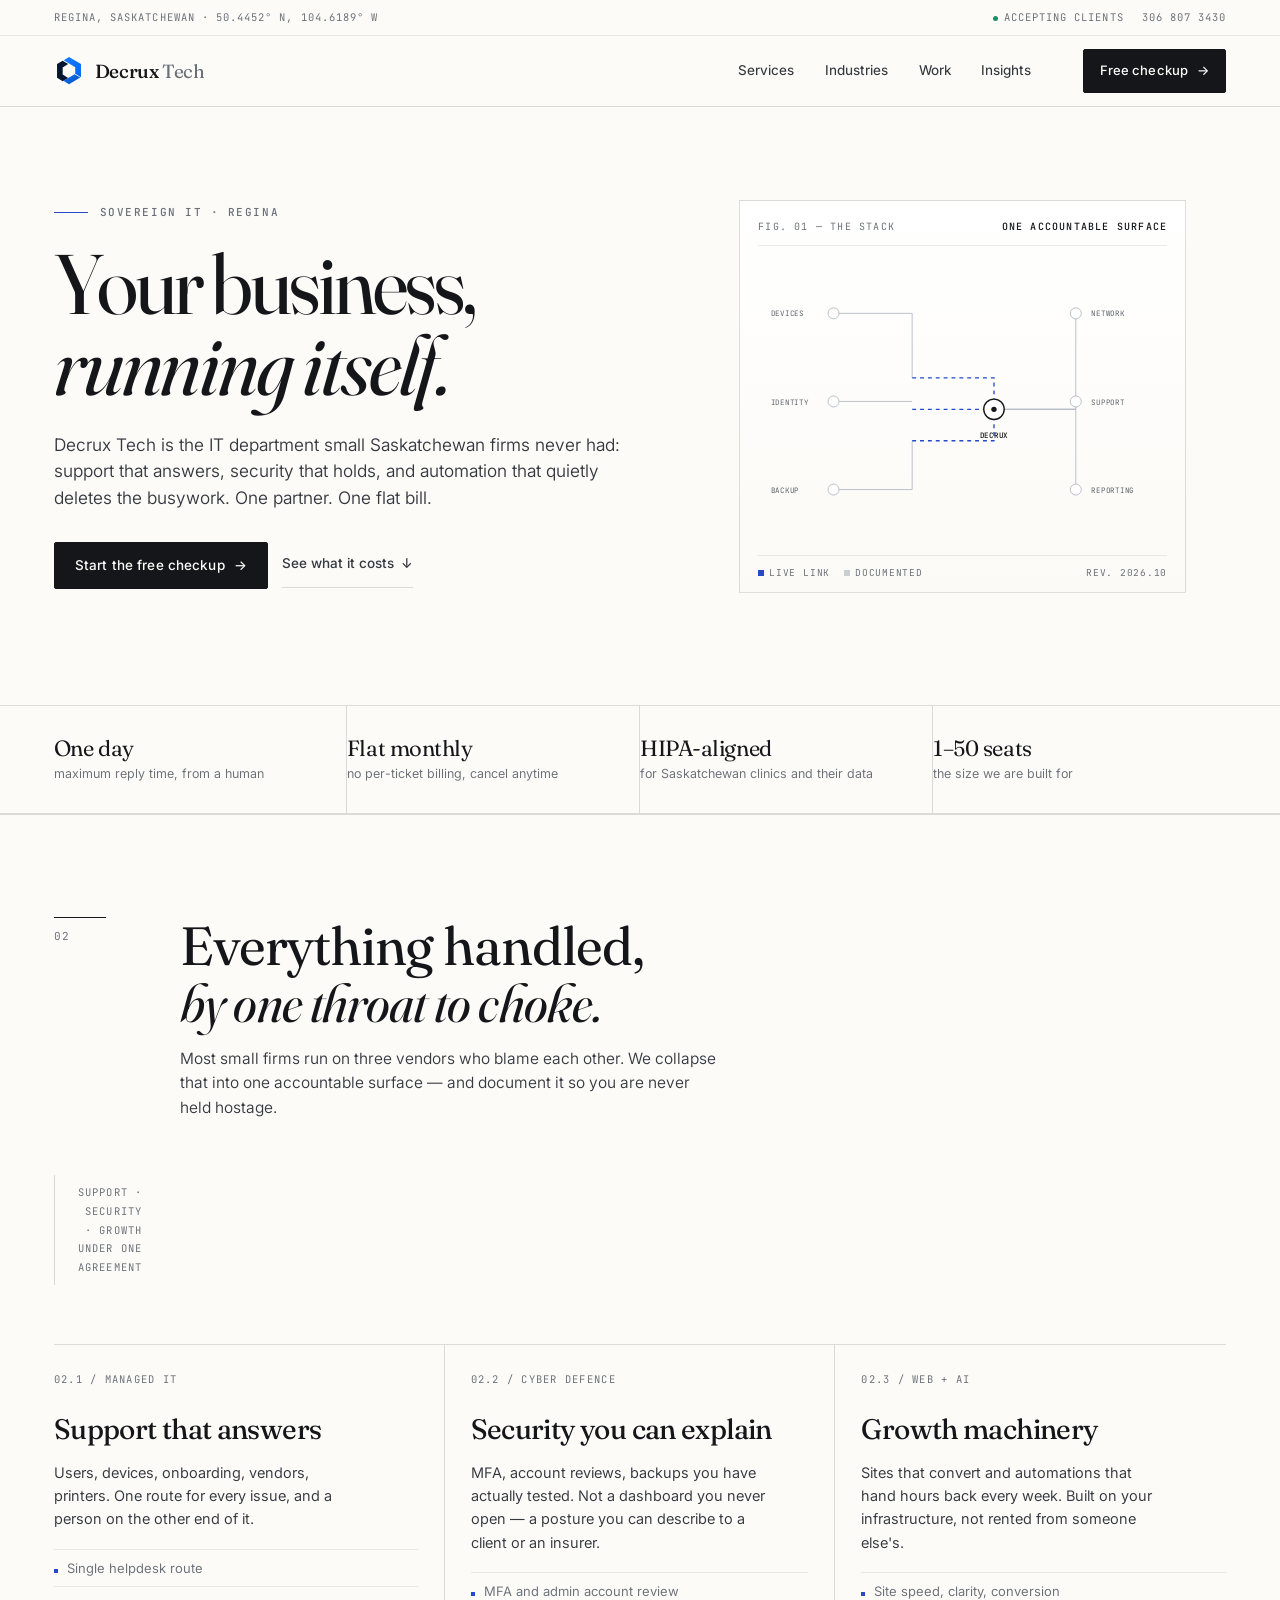
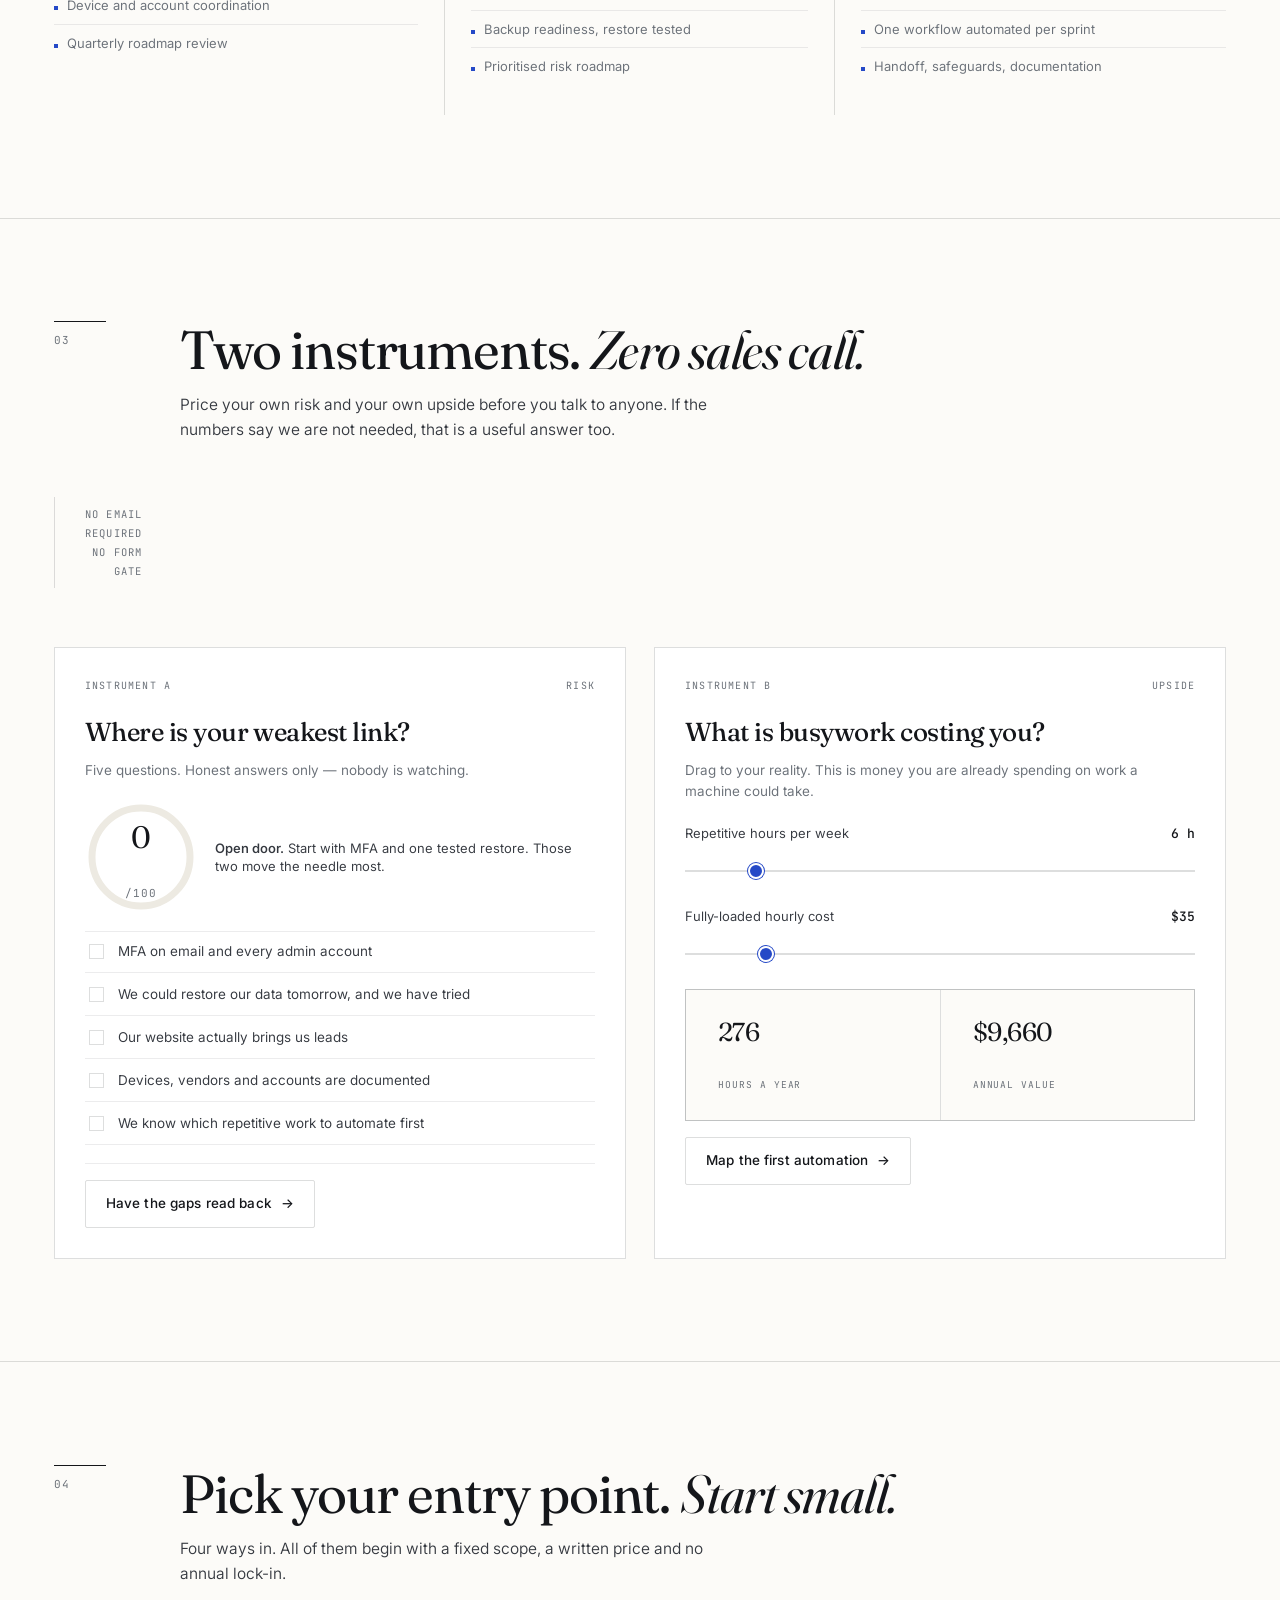
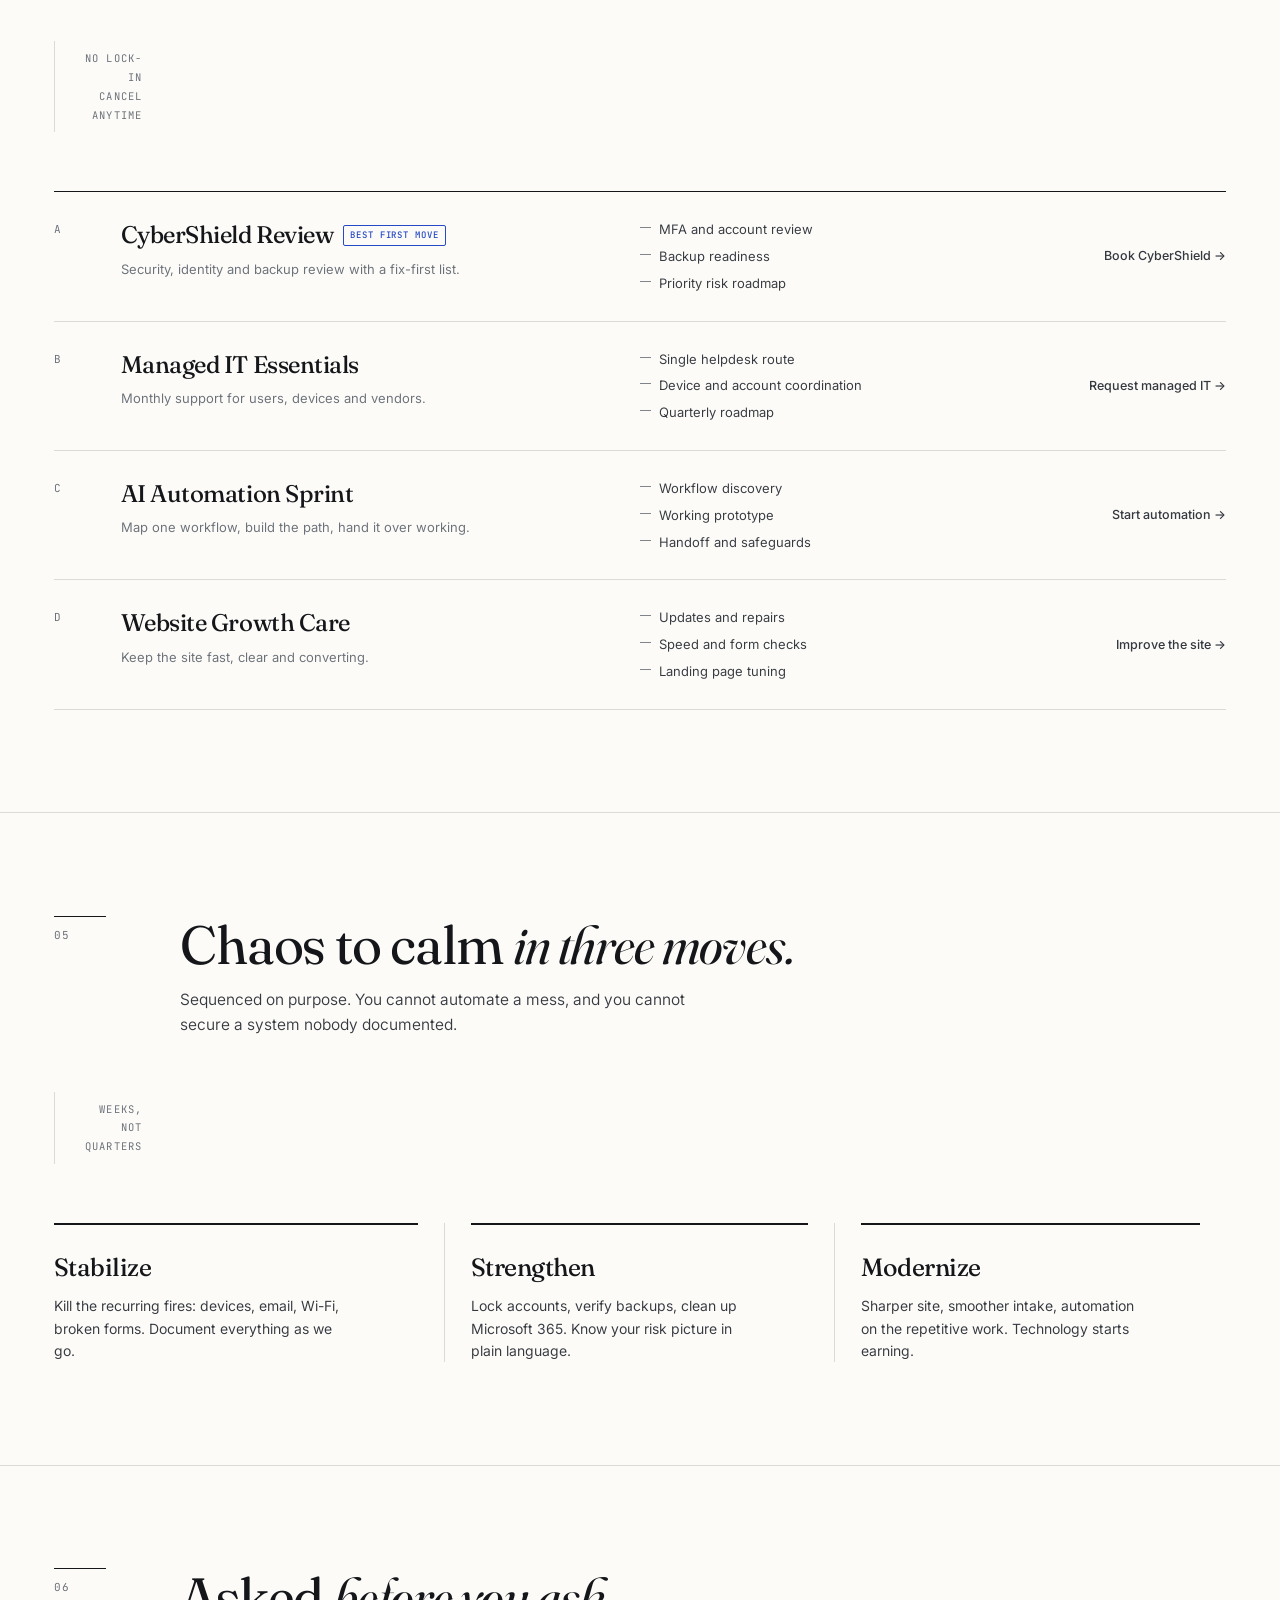
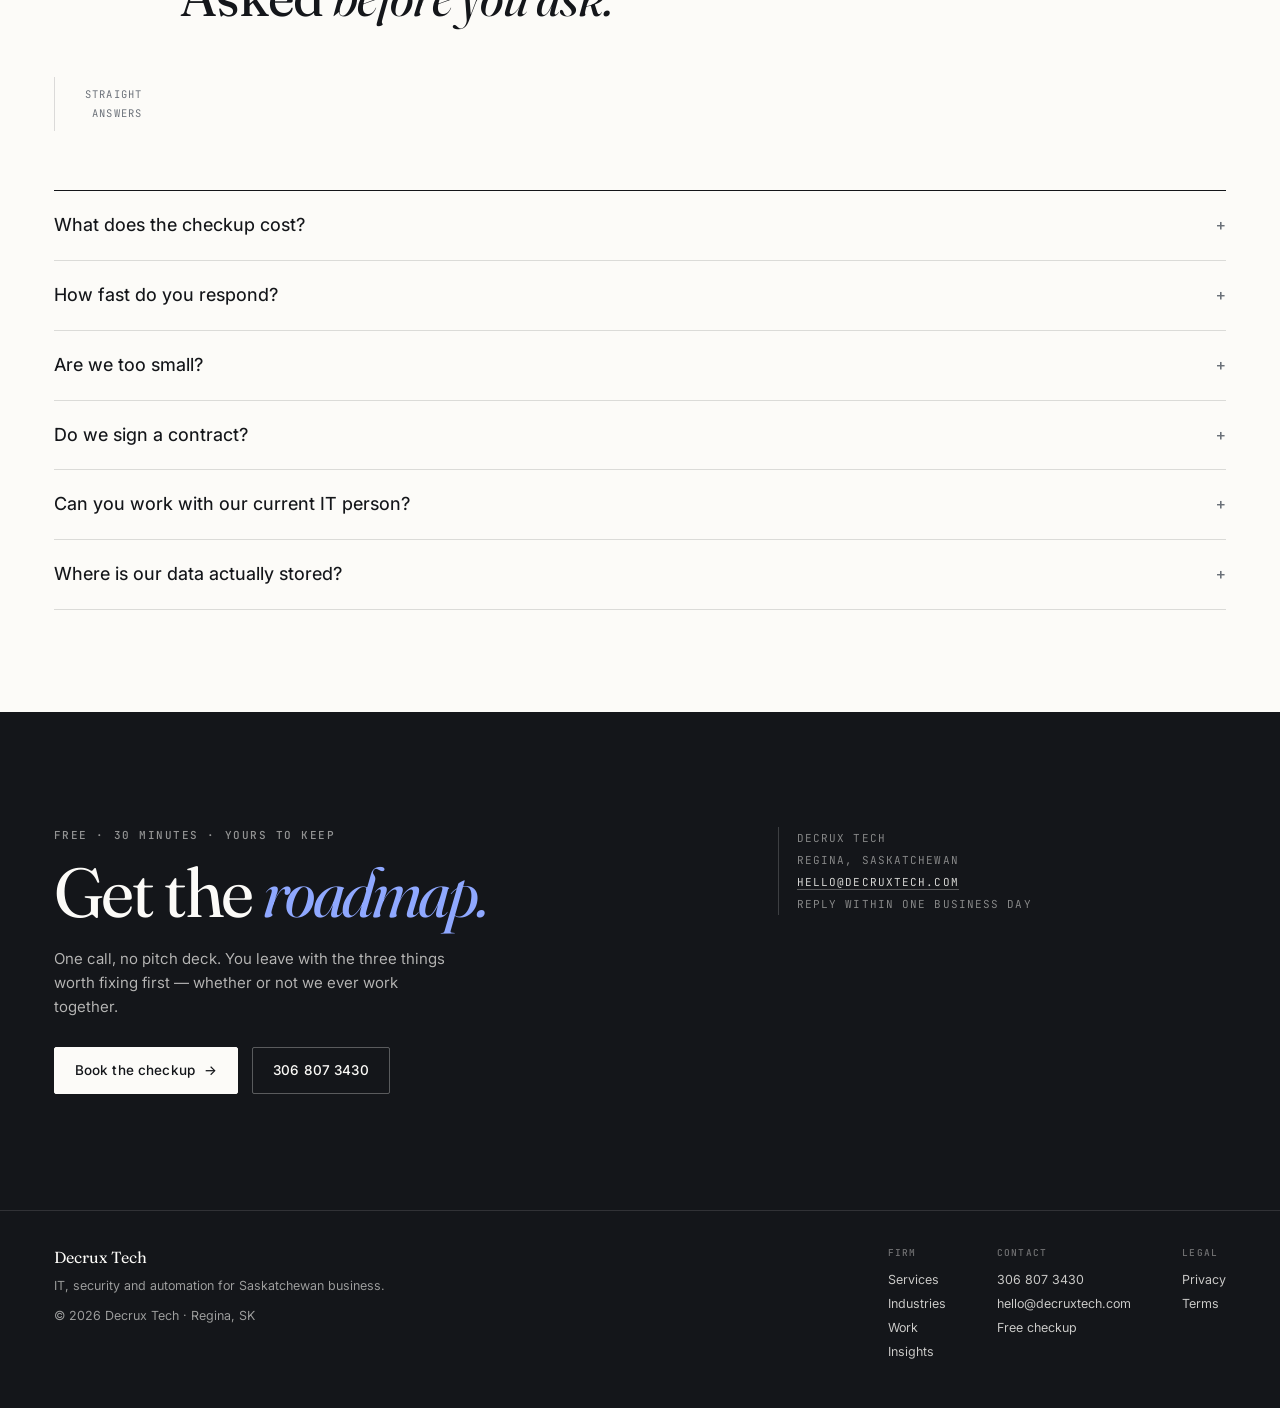
==== commit 70185dff: "preview: correct sub-section numbering, drop nested dir" ====
--- a/preview/index.html
+++ b/preview/index.html
@@ -469,7 +469,7 @@
 
     <div class="pillars">
       <article class="pillar rv">
-        <span class="idx">01 / MANAGED IT</span>
+        <span class="idx">02.1 / MANAGED IT</span>
         <h3>Support that answers</h3>
         <p>Users, devices, onboarding, vendors, printers. One route for every issue, and a person on the other end of it.</p>
         <ul>
@@ -479,7 +479,7 @@
         </ul>
       </article>
       <article class="pillar rv">
-        <span class="idx">02 / CYBER DEFENCE</span>
+        <span class="idx">02.2 / CYBER DEFENCE</span>
         <h3>Security you can explain</h3>
         <p>MFA, account reviews, backups you have actually tested. Not a dashboard you never open — a posture you can describe to a client or an insurer.</p>
         <ul>
@@ -489,7 +489,7 @@
         </ul>
       </article>
       <article class="pillar rv">
-        <span class="idx">03 / WEB + AI</span>
+        <span class="idx">02.3 / WEB + AI</span>
         <h3>Growth machinery</h3>
         <p>Sites that convert and automations that hand hours back every week. Built on your infrastructure, not rented from someone else's.</p>
         <ul>
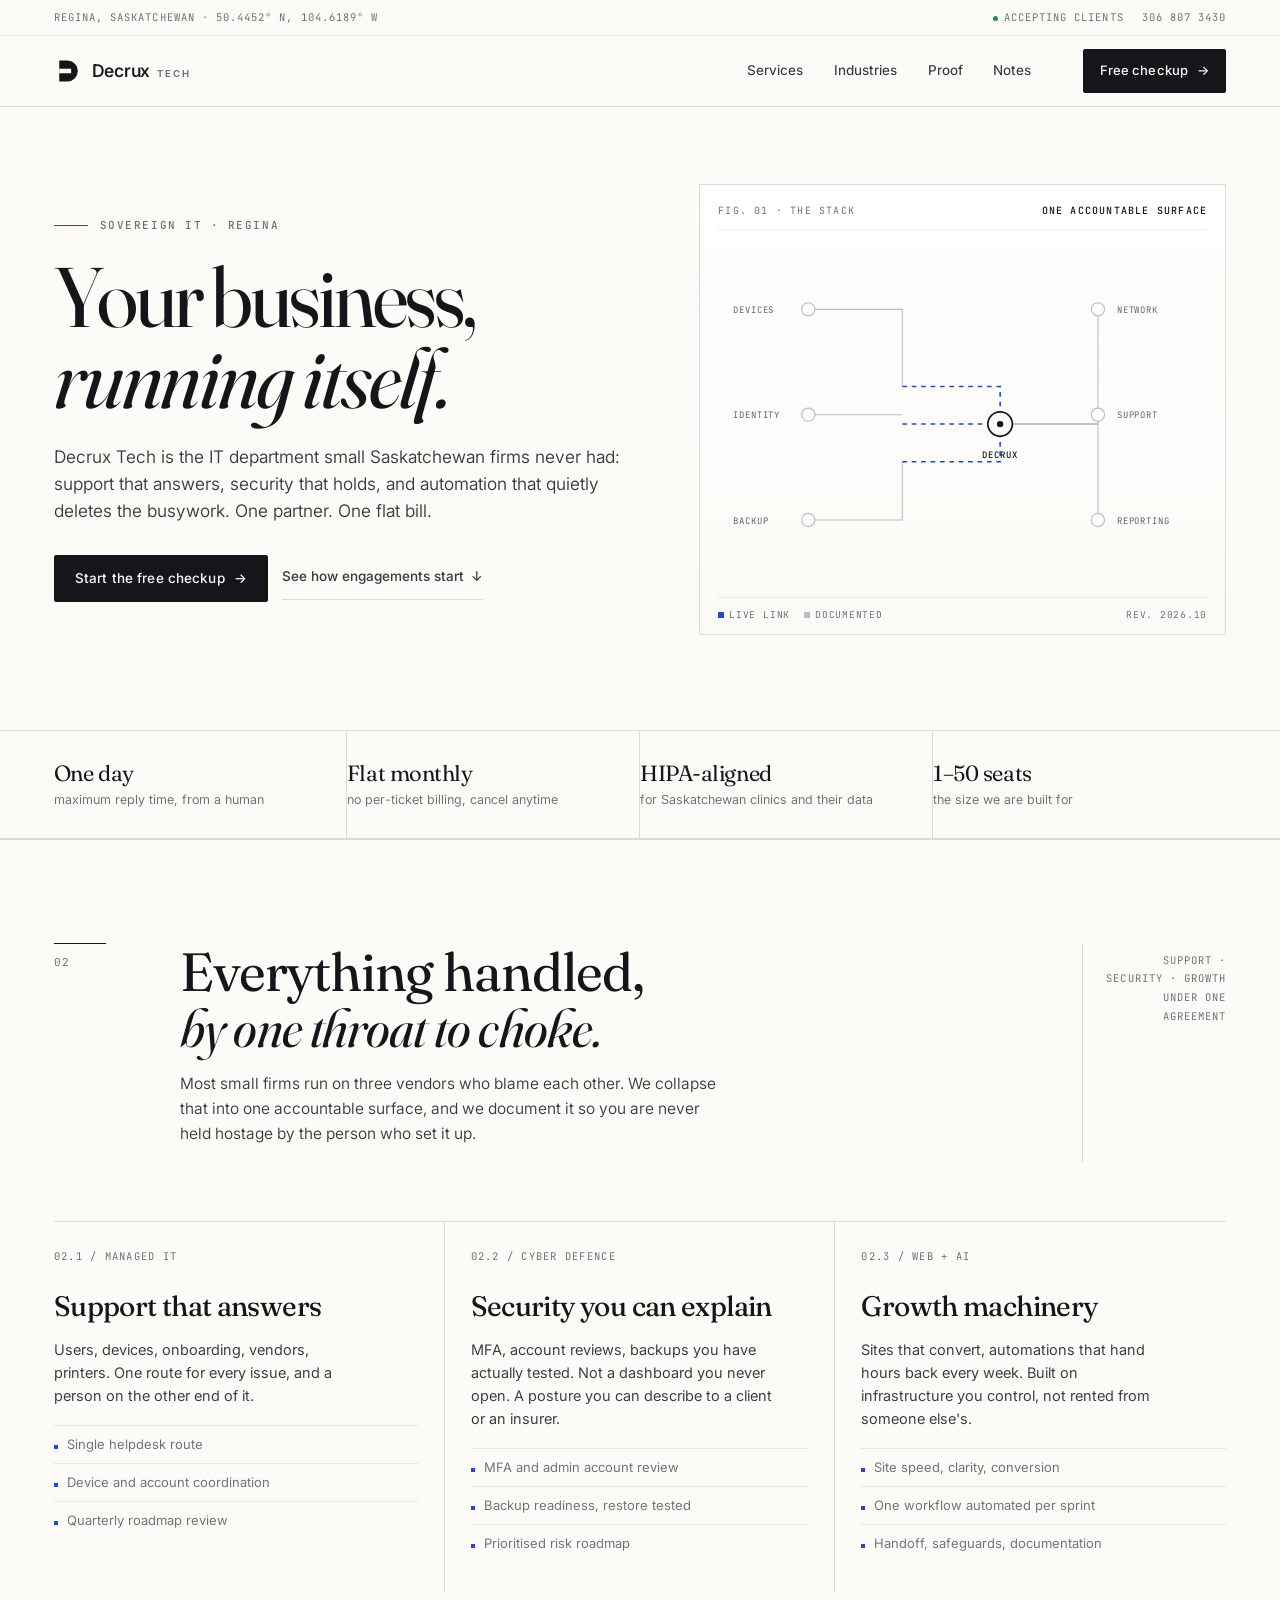
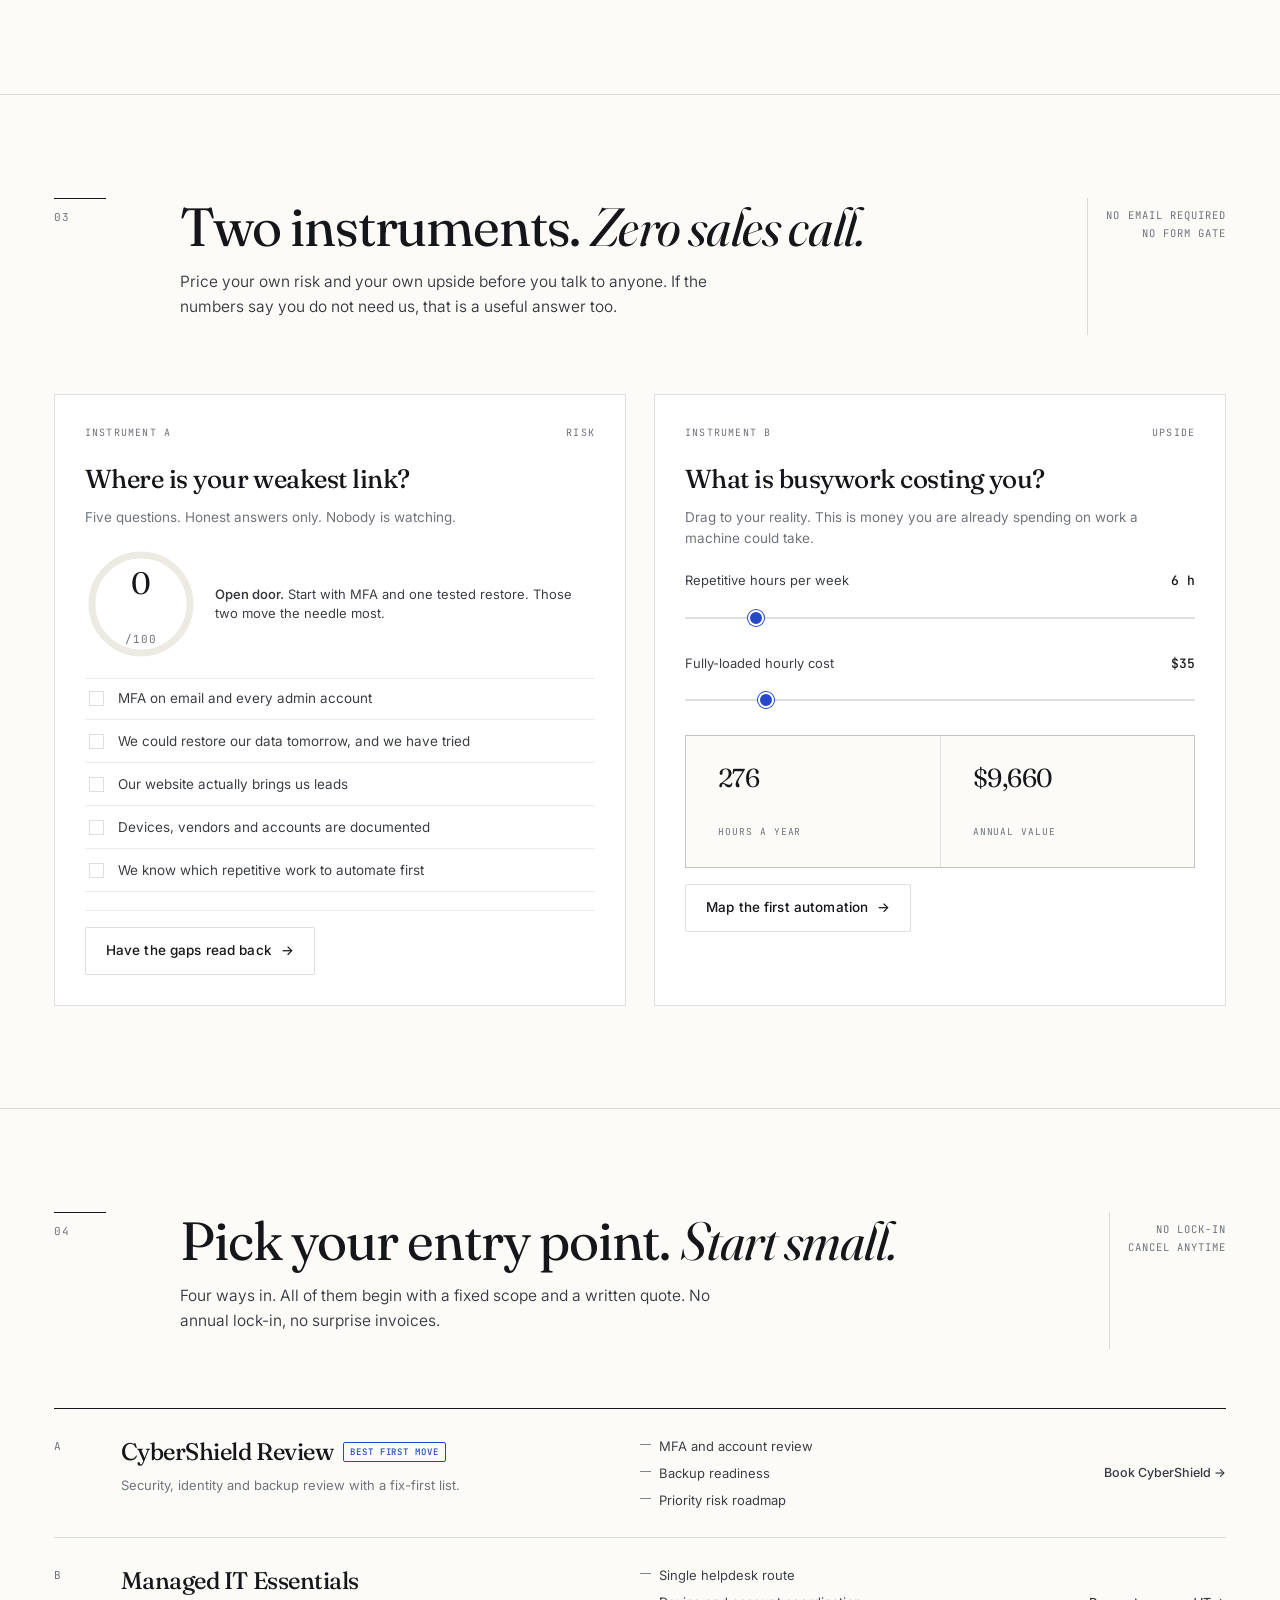
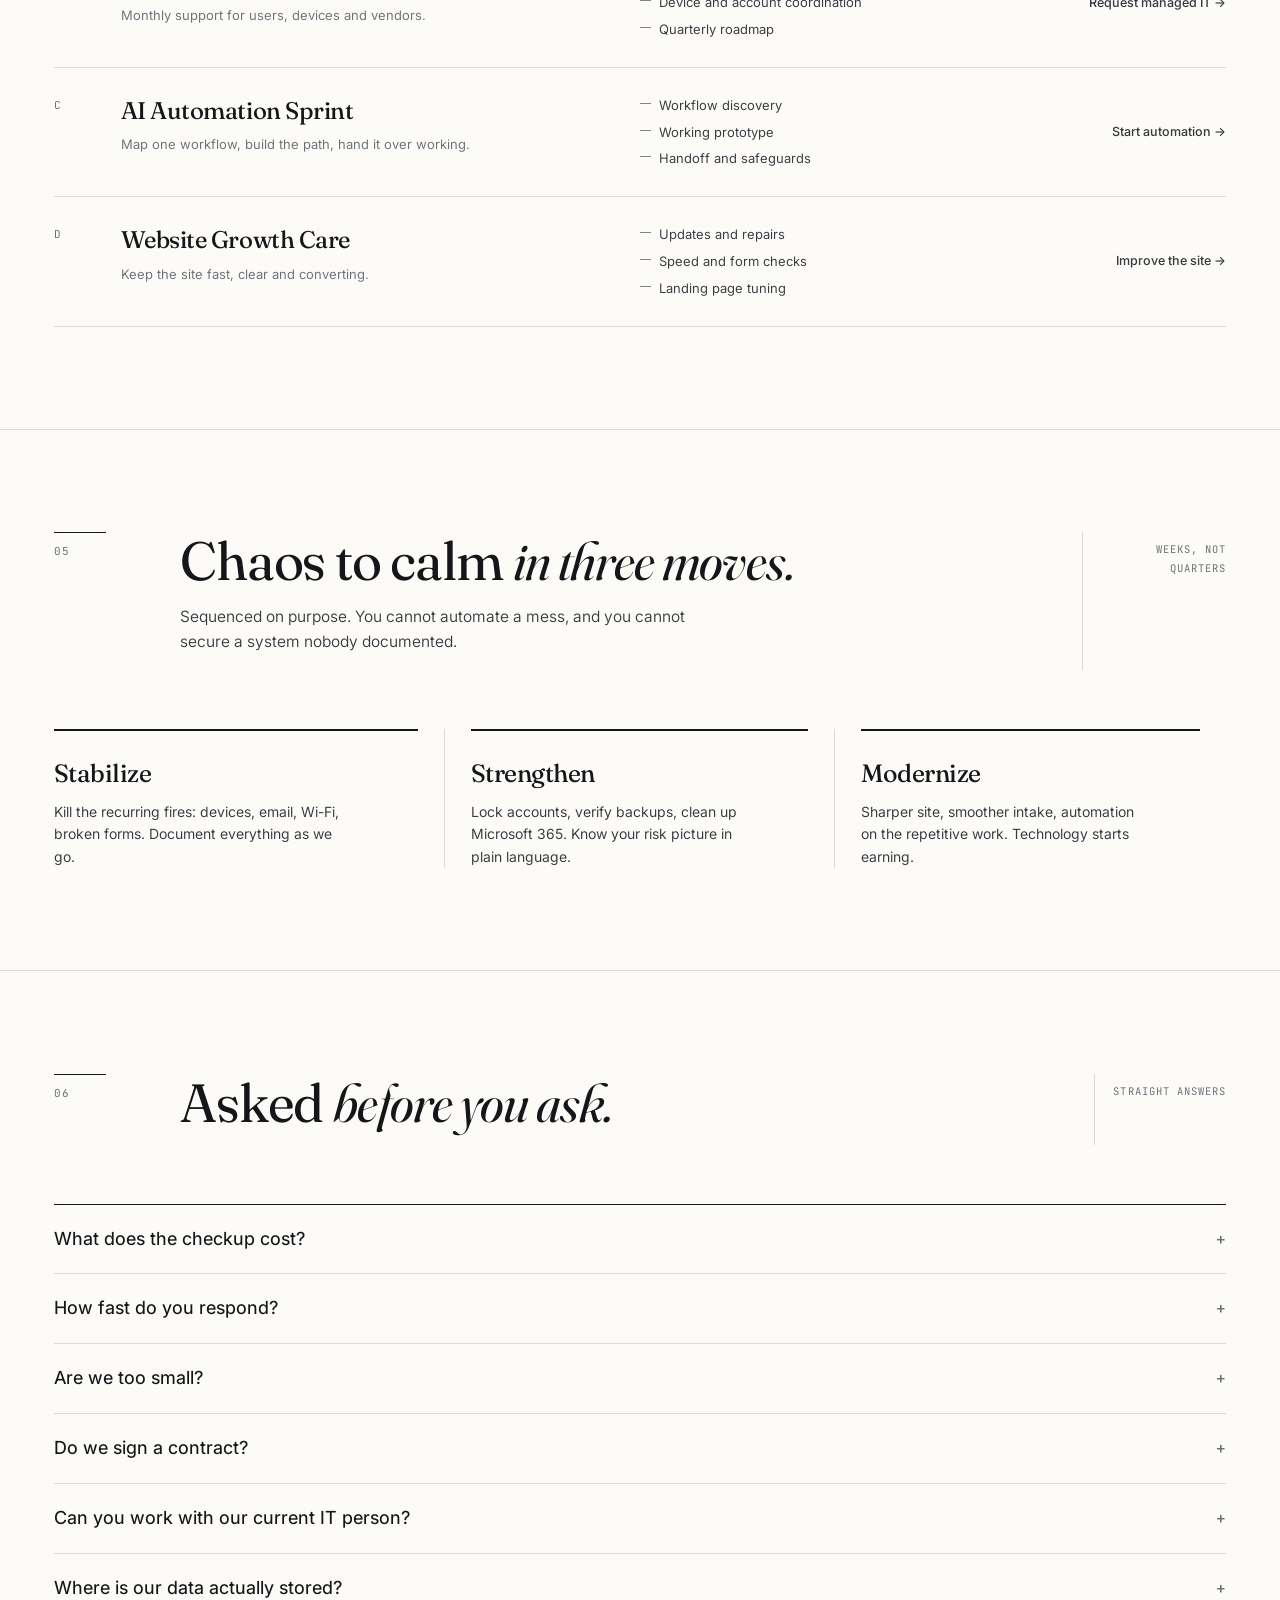
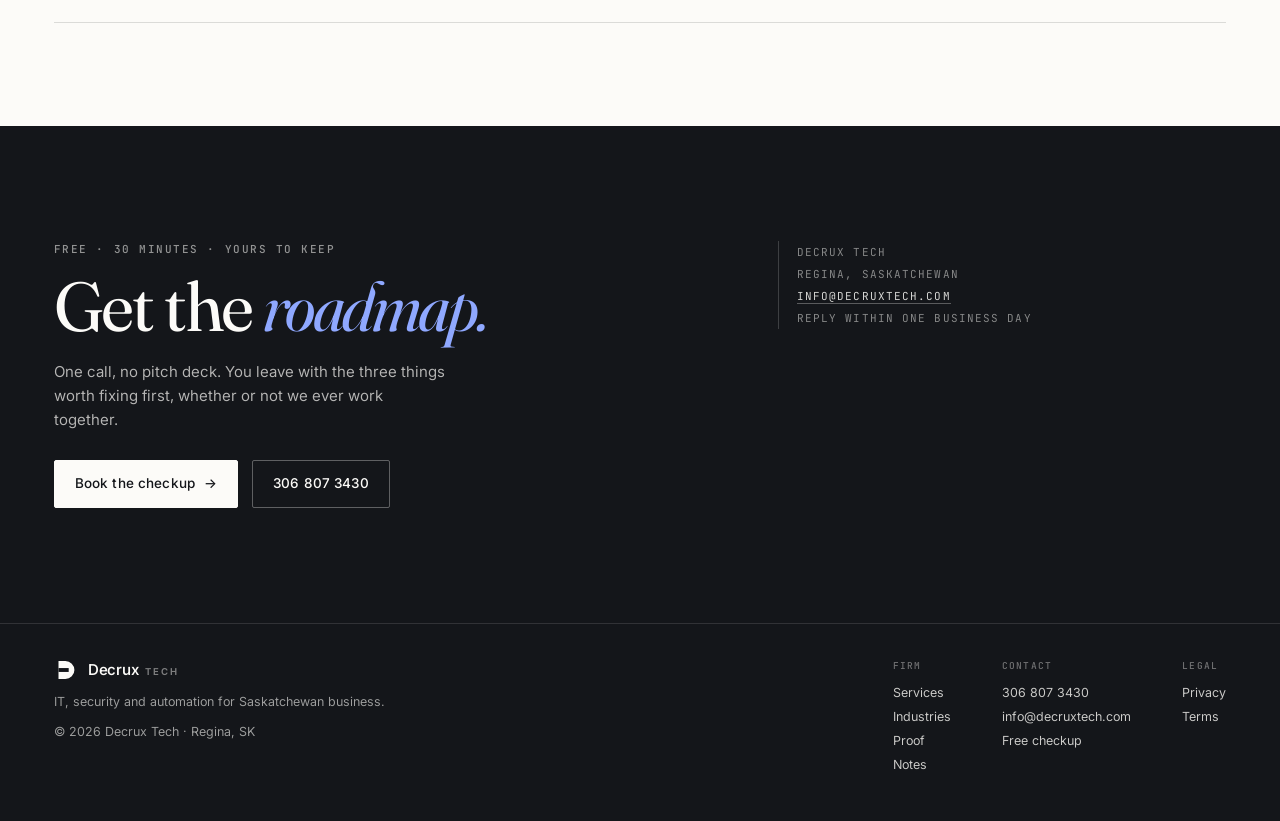
==== commit f3ebe71c: "site: full rebuild in the editorial-instrument language across all seven pages - new aperture-D mark" ====
--- a/preview/index.html
+++ b/preview/index.html
@@ -3,821 +3,292 @@
 <head>
 <meta charset="UTF-8">
 <meta name="viewport" content="width=device-width, initial-scale=1">
-<title>Decrux Tech — Managed IT, security and automation for Saskatchewan business</title>
-<meta name="description" content="Regina-based IT partner for Saskatchewan clinics and businesses: managed support, security reviews and practical automation. Flat monthly, one partner, no tickets.">
+<title>Decrux Tech · IT, security and automation for Saskatchewan business</title>
+<meta name="description" content="Regina-based IT partner for Saskatchewan clinics and businesses: managed support, security reviews and practical automation. One partner for the whole stack, flat monthly, no tickets.">
 <meta name="theme-color" content="#FCFBF8">
 <link rel="canonical" href="https://decruxtech.com/">
-<link rel="icon" href="/decrux-icon.svg" type="image/svg+xml">
+<link rel="icon" href="assets/favicon.svg" type="image/svg+xml">
 <meta property="og:type" content="website">
-<meta property="og:title" content="Decrux Tech — Your business, running itself.">
+<meta property="og:title" content="Decrux Tech · Your business, running itself.">
 <meta property="og:description" content="Managed IT, security and automation. One partner for the whole stack, in Regina, Saskatchewan.">
 <link rel="preconnect" href="https://fonts.googleapis.com">
 <link rel="preconnect" href="https://fonts.gstatic.com" crossorigin>
 <link href="https://fonts.googleapis.com/css2?family=Fraunces:ital,opsz,wght@0,9..144,300..600;1,9..144,300..500&family=Inter:wght@300..600&family=JetBrains+Mono:wght@400;500&display=swap" rel="stylesheet">
-<style>
-/* ─────────────────────────────────────────────────────────────
-   Decrux Tech — editorial instrument
-   Paper, hairline rules, one accent. Type does the work.
-   ───────────────────────────────────────────────────────────── */
-:root{
-  --paper:#FCFBF8;
-  --paper-2:#F5F2EA;
-  --ink:#14161A;
-  --ink-2:#34383F;
-  --muted:#6A7078;
-  --rule:rgba(20,22,26,.14);
-  --rule-soft:rgba(20,22,26,.08);
-  --accent:#2549C7;
-  --accent-soft:rgba(37,73,199,.08);
-  --serif:"Fraunces",ui-serif,Georgia,serif;
-  --sans:"Inter",-apple-system,BlinkMacSystemFont,"Segoe UI",sans-serif;
-  --mono:"JetBrains Mono",ui-monospace,SFMono-Regular,Menlo,monospace;
-  --pad:clamp(20px,4.2vw,64px);
-  --max:1280px;
-}
-*,*::before,*::after{box-sizing:border-box}
-html{-webkit-text-size-adjust:100%;scroll-behavior:smooth}
-@media (prefers-reduced-motion:reduce){html{scroll-behavior:auto}}
-body{
-  margin:0;background:var(--paper);color:var(--ink);
-  font-family:var(--sans);font-size:16.5px;line-height:1.6;font-weight:380;
-  -webkit-font-smoothing:antialiased;text-rendering:optimizeLegibility;
-  overflow-x:clip;
-}
-img,svg{display:block;max-width:100%}
-a{color:inherit}
-::selection{background:var(--accent);color:#fff}
-
-/* type primitives */
-.h-display{font-family:var(--serif);font-weight:400;letter-spacing:-.035em;line-height:.96;
-  font-variation-settings:"opsz" 144;text-wrap:balance}
-em{font-style:italic;font-variation-settings:"opsz" 144,"SOFT" 0}
-.eyebrow{font-family:var(--mono);font-size:11px;font-weight:500;letter-spacing:.14em;
-  text-transform:uppercase;color:var(--muted)}
-.lede{font-size:clamp(16.5px,1.35vw,19px);line-height:1.55;color:var(--ink-2);font-weight:350;max-width:56ch}
-.small{font-size:13.5px;color:var(--muted);line-height:1.5}
-
-/* shell */
-.wrap{max-width:var(--max);margin:0 auto;padding:0 var(--pad)}
-.rule{height:1px;background:var(--rule);border:0;margin:0}
-
-/* ── top bar ─────────────────────────────────────────────── */
-.topline{border-bottom:1px solid var(--rule-soft);background:var(--paper)}
-.topline .wrap{display:flex;align-items:center;justify-content:space-between;gap:20px;
-  padding-top:9px;padding-bottom:9px}
-.topline .coords{font-family:var(--mono);font-size:10.5px;letter-spacing:.1em;
-  text-transform:uppercase;color:var(--muted)}
-.topline .right{display:flex;align-items:center;gap:18px;font-family:var(--mono);font-size:10.5px;
-  letter-spacing:.1em;text-transform:uppercase;color:var(--muted)}
-.topline .dot{width:5px;height:5px;border-radius:50%;background:#1E8F63;display:inline-block;margin-right:6px}
-
-header.nav{position:sticky;top:0;z-index:60;background:rgba(252,251,248,.92);
-  backdrop-filter:saturate(140%) blur(10px);border-bottom:1px solid var(--rule)}
-.nav .wrap{display:flex;align-items:center;gap:clamp(16px,4vw,56px);height:70px}
-.brand{display:flex;align-items:center;gap:11px;text-decoration:none;flex:0 0 auto}
-.brand .mark{width:30px;height:30px}
-.brand .word{font-family:var(--serif);font-size:19px;letter-spacing:-.02em;font-weight:500}
-.brand .word span{color:var(--muted);font-weight:400}
-nav.links{display:flex;gap:clamp(14px,2.4vw,34px);margin-left:auto}
-nav.links a{text-decoration:none;font-size:13.5px;font-weight:450;color:var(--ink-2);
-  padding:6px 0;position:relative}
-nav.links a::after{content:"";position:absolute;left:0;right:100%;bottom:0;height:1px;
-  background:var(--accent);transition:right .35s cubic-bezier(.22,1,.36,1)}
-nav.links a:hover::after,nav.links a[aria-current="page"]::after{right:0}
-nav.links a[aria-current="page"]{color:var(--ink)}
-.nav .tel{font-family:var(--mono);font-size:12px;letter-spacing:.04em;color:var(--ink-2);
-  text-decoration:none;border-bottom:1px solid var(--rule);padding-bottom:2px}
-.nav .tel:hover{border-color:var(--accent);color:var(--accent)}
-.btn{display:inline-flex;align-items:center;justify-content:center;gap:9px;
-  font-family:var(--sans);font-size:13.5px;font-weight:500;letter-spacing:.01em;
-  padding:12px 20px;border-radius:2px;text-decoration:none;border:1px solid var(--ink);
-  background:var(--ink);color:var(--paper);transition:background .25s,color .25s,transform .25s,border-color .25s;
-  min-height:44px;white-space:nowrap}
-.btn:hover{background:var(--accent);border-color:var(--accent);transform:translateY(-1px)}
-.btn.ghost{background:transparent;color:var(--ink);border-color:var(--rule)}
-.btn.ghost:hover{background:var(--ink);color:var(--paper);border-color:var(--ink)}
-.btn .arw{transition:transform .3s}
-.btn:hover .arw{transform:translateX(3px)}
-.nav .btn{height:40px;padding:0 16px;font-size:13px}
-.burger{display:none;margin-left:auto;background:none;border:1px solid var(--rule);
-  border-radius:2px;width:40px;height:40px;align-items:center;justify-content:center;cursor:pointer}
-.burger span{display:block;width:15px;height:1px;background:var(--ink);position:relative}
-.burger span::before,.burger span::after{content:"";position:absolute;left:0;width:15px;height:1px;background:var(--ink)}
-.burger span::before{top:-4px}.burger span::after{top:4px}
-
-/* ── hero ────────────────────────────────────────────────── */
-.hero{padding:clamp(36px,6vw,84px) 0 clamp(28px,4vw,44px);position:relative}
-.hero .wrap{display:grid;grid-template-columns:minmax(0,1.06fr) minmax(0,.94fr);
-  gap:clamp(28px,4vw,64px);align-items:center}
-.hero .eyebrow{margin-bottom:22px;display:flex;align-items:center;gap:12px}
-.hero .eyebrow::before{content:"";width:34px;height:1px;background:var(--accent)}
-h1.hero-title{font-size:clamp(46px,6.6vw,96px);margin:0 0 26px;color:var(--ink)}
-h1.hero-title em{color:inherit;letter-spacing:-.025em;padding-right:.04em}
-.hero .lede{margin-bottom:30px}
-.cta-row{display:flex;align-items:center;gap:14px;flex-wrap:wrap}
-.textlink{font-size:13.5px;font-weight:500;text-decoration:none;border-bottom:1px solid var(--rule);
-  padding-bottom:3px;display:inline-flex;align-items:center;gap:7px;color:var(--ink-2);min-height:44px}
-.textlink:hover{color:var(--accent);border-color:var(--accent)}
-
-/* instrument panel */
-.panel{border:1px solid var(--rule);background:linear-gradient(180deg,#fff,#FBFAF6);
-  padding:18px 18px 12px;position:relative}
-.panel .cap{display:flex;align-items:center;justify-content:space-between;
-  font-family:var(--mono);font-size:10px;letter-spacing:.12em;text-transform:uppercase;color:var(--muted);
-  border-bottom:1px solid var(--rule-soft);padding-bottom:10px;margin-bottom:6px}
-.panel .cap b{color:var(--ink);font-weight:500}
-.panel svg{width:100%;height:auto}
-.panel .legend{display:flex;gap:14px;flex-wrap:wrap;font-family:var(--mono);font-size:9.5px;
-  letter-spacing:.08em;text-transform:uppercase;color:var(--muted);border-top:1px solid var(--rule-soft);
-  padding-top:9px;margin-top:4px}
-.panel .legend i{width:6px;height:6px;display:inline-block;margin-right:5px;vertical-align:middle}
-.node-label{font-family:var(--mono);font-size:9.5px;letter-spacing:.1em;fill:#5B6169}
-.node-label.b{fill:var(--ink);font-weight:500}
-.wire{stroke:#B7BCC5;stroke-width:1.15;fill:none}
-.wire.live{stroke:var(--accent);stroke-width:1.7;stroke-dasharray:5 5;animation:flow 14s linear infinite}
-.node-ring{fill:#fff;stroke:#B7BCC5;stroke-width:1.2}
-.node-ring.core{stroke:var(--ink);stroke-width:1.8}
-@keyframes flow{to{stroke-dashoffset:-200}}
-
-/* proof strip */
-.proof{border-top:1px solid var(--rule);border-bottom:1px solid var(--rule);margin-top:clamp(30px,4vw,56px)}
-.proof .wrap{display:grid;grid-template-columns:repeat(4,1fr);gap:0}
-.proof .item{padding:30px 24px 30px 0;border-right:1px solid var(--rule)}
-.proof .item:last-child{border-right:0}
-.proof .k{font-family:var(--serif);font-size:22px;letter-spacing:-.02em;line-height:1.15;margin-bottom:4px}
-.proof .v{font-size:12.5px;color:var(--muted);line-height:1.4}
-
-/* ── section chrome ──────────────────────────────────────── */
-section.block{padding:clamp(56px,8vw,116px) 0;border-top:1px solid var(--rule);position:relative}
-section.block:first-of-type{border-top:0}
-.sec-head{display:grid;grid-template-columns:88px minmax(0,1fr);gap:clamp(16px,3vw,40px);
-  margin-bottom:clamp(32px,4.6vw,60px);align-items:start}
-.sec-num{font-family:var(--mono);font-size:11px;letter-spacing:.12em;color:var(--muted);
-  padding-top:10px;border-top:1px solid var(--ink);width:52px}
-.sec-title{font-family:var(--serif);font-weight:400;font-size:clamp(30px,4.2vw,58px);
-  letter-spacing:-.022em;line-height:1.06;margin:0 0 14px;max-width:22ch;text-wrap:balance}
-.sec-title em{padding-right:.03em;letter-spacing:-.012em}
-.sec-sub{max-width:54ch;color:var(--ink-2);font-size:15.5px;font-weight:350}
-.sec-head .aside{margin-left:auto;max-width:24ch;font-family:var(--mono);font-size:10.5px;
-  letter-spacing:.1em;text-transform:uppercase;color:var(--muted);text-align:right;line-height:1.8;
-  padding:8px 0 8px 18px;border-left:1px solid var(--rule);align-self:stretch}
-
-/* pillars */
-.pillars{display:grid;grid-template-columns:repeat(3,1fr);gap:0;border-top:1px solid var(--rule)}
-.pillar{padding:26px 26px 30px 0;border-right:1px solid var(--rule);position:relative}
-.pillar:last-child{border-right:0;padding-right:0}
-.pillar:nth-child(2){padding-left:26px}
-.pillar:nth-child(3){padding-left:26px}
-.pillar .idx{font-family:var(--mono);font-size:10.5px;letter-spacing:.12em;color:var(--muted);display:block;margin-bottom:18px}
-.pillar h3{font-family:var(--serif);font-size:clamp(23px,2.2vw,30px);font-weight:450;letter-spacing:-.022em;margin:0 0 10px}
-.pillar p{font-size:14.5px;color:var(--ink-2);margin:0 0 18px;max-width:34ch}
-.pillar ul{list-style:none;margin:0;padding:0;border-top:1px solid var(--rule-soft)}
-.pillar li{font-size:13px;color:var(--muted);padding:8px 0;border-bottom:1px solid var(--rule-soft);
-  display:flex;gap:9px;align-items:baseline}
-.pillar li:last-child{border-bottom:0}
-.pillar li::before{content:"";width:4px;height:4px;background:var(--accent);flex:0 0 auto;margin-top:6px}
-
-/* instruments */
-.tools{display:grid;grid-template-columns:1fr 1fr;gap:clamp(16px,2.4vw,28px)}
-.tool{border:1px solid var(--rule);background:#fff;padding:clamp(20px,2.6vw,30px);position:relative;overflow:hidden}
-.tool .t-cap{display:flex;justify-content:space-between;align-items:center;margin-bottom:18px;
-  font-family:var(--mono);font-size:10px;letter-spacing:.12em;text-transform:uppercase;color:var(--muted)}
-.tool h3{font-family:var(--serif);font-size:clamp(20px,2.1vw,26px);font-weight:450;letter-spacing:-.02em;margin:0 0 6px}
-.tool .t-sub{font-size:13.5px;color:var(--muted);margin:0 0 20px}
-
-/* risk dial */
-.dial-wrap{display:flex;align-items:center;gap:18px;margin-bottom:18px}
-.dial{position:relative;width:112px;height:112px;flex:0 0 auto}
-.dial svg{transform:rotate(-90deg)}
-.dial .val{position:absolute;inset:0;display:grid;place-items:center;font-family:var(--serif);
-  font-size:31px;letter-spacing:-.03em}
-.dial .val small{font-size:11px;font-family:var(--mono);color:var(--muted);display:block;text-align:center;letter-spacing:.08em}
-.dial-note{font-size:13px;color:var(--ink-2);line-height:1.45}
-.dial-note b{font-weight:550}
-.checks{display:flex;flex-direction:column;gap:2px;border-top:1px solid var(--rule-soft)}
-.checks label{display:flex;gap:11px;align-items:flex-start;font-size:13.5px;color:var(--ink-2);
-  padding:10px 0;border-bottom:1px solid var(--rule-soft);cursor:pointer;line-height:1.4}
-.checks input{appearance:none;width:15px;height:15px;border:1px solid var(--rule);background:#fff;
-  flex:0 0 auto;margin-top:2px;position:relative;cursor:pointer;transition:background .2s,border-color .2s}
-.checks input:checked{background:var(--accent);border-color:var(--accent)}
-.checks input:checked::after{content:"";position:absolute;left:4px;top:1px;width:5px;height:9px;
-  border:1.5px solid #fff;border-top:0;border-left:0;transform:rotate(40deg)}
-.tool-foot{margin-top:18px;padding-top:16px;border-top:1px solid var(--rule-soft);
-  display:flex;justify-content:space-between;align-items:center;gap:12px}
-
-/* calculator */
-.calc-row{margin-bottom:22px}
-.calc-row .lbl{display:flex;justify-content:space-between;align-items:baseline;margin-bottom:8px;
-  font-size:13px;color:var(--ink-2)}
-.calc-row .lbl b{font-family:var(--mono);font-size:13px;font-weight:500;color:var(--ink)}
-input[type=range]{-webkit-appearance:none;appearance:none;width:100%;height:2px;background:var(--rule);
-  outline:none;margin:12px 0}
-input[type=range]::-webkit-slider-thumb{-webkit-appearance:none;width:16px;height:16px;border-radius:50%;
-  background:var(--accent);cursor:pointer;border:2px solid #fff;box-shadow:0 0 0 1px var(--accent)}
-input[type=range]::-moz-range-thumb{width:14px;height:14px;border-radius:50%;background:var(--accent);
-  cursor:pointer;border:2px solid #fff}
-.calc-out{display:grid;grid-template-columns:1fr 1fr;gap:1px;background:var(--rule);
-  border:1px solid var(--rule);margin:22px 0 16px}
-.calc-out div{background:var(--paper);padding:14px 16px}
-.calc-out .n{font-family:var(--serif);font-size:26px;letter-spacing:-.02em;line-height:1.1}
-.calc-out .l{font-family:var(--mono);font-size:9.5px;letter-spacing:.1em;text-transform:uppercase;color:var(--muted);margin-top:3px}
-
-/* engagements */
-.eng{border-top:1px solid var(--ink)}
-.eng .row{display:grid;grid-template-columns:44px minmax(0,1.12fr) minmax(0,.92fr) 156px;
-  gap:clamp(12px,1.8vw,24px);padding:24px 0;border-bottom:1px solid var(--rule);align-items:start;
-  text-decoration:none;color:inherit;transition:background .3s,padding-left .3s}
-.eng .row:hover{background:var(--accent-soft);padding-left:12px}
-.eng .n{font-family:var(--mono);font-size:11px;color:var(--muted);letter-spacing:.1em;padding-top:5px}
-.eng h3{font-family:var(--serif);font-size:clamp(19px,1.9vw,24px);font-weight:450;letter-spacing:-.02em;
-  margin:0 0 4px;display:flex;align-items:center;gap:10px;flex-wrap:wrap}
-.eng .p{font-size:13px;color:var(--muted);margin:0}
-.eng ul{list-style:none;margin:0;padding:0}
-.eng li{font-size:13px;color:var(--ink-2);padding:3px 0;display:flex;gap:8px}
-.eng li::before{content:"—";color:var(--muted);font-size:11px}
-.eng .go{align-self:center;text-align:right;font-size:12.5px;font-weight:500;color:var(--ink-2);
-  display:flex;justify-content:flex-end;align-items:center;gap:7px;min-height:44px}
-.eng .row:hover .go{color:var(--accent)}
-.tag{font-family:var(--mono);font-size:9px;letter-spacing:.1em;text-transform:uppercase;
-  color:var(--accent);border:1px solid var(--accent);padding:2px 6px;border-radius:2px;font-weight:500}
-
-/* process */
-.steps{display:grid;grid-template-columns:repeat(3,1fr);gap:0;counter-reset:s}
-.step{padding:0 26px 0 0;border-right:1px solid var(--rule);position:relative}
-.step:last-child{border-right:0}
-.step:nth-child(2),.step:nth-child(3){padding-left:26px}
-.step .bar{height:2px;background:var(--rule);margin-bottom:22px;position:relative;overflow:hidden}
-.step .bar::after{content:"";position:absolute;inset:0;background:var(--ink);transform:scaleX(0);
-  transform-origin:left;transition:transform .9s cubic-bezier(.22,1,.36,1)}
-.step.in .bar::after{transform:scaleX(1)}
-.step:nth-child(2) .bar::after{transition-delay:.12s}
-.step:nth-child(3) .bar::after{transition-delay:.24s}
-.step h3{font-family:var(--serif);font-size:clamp(20px,2vw,25px);font-weight:450;letter-spacing:-.02em;margin:0 0 8px}
-.step p{font-size:14px;color:var(--ink-2);margin:0;max-width:32ch}
-
-/* faq */
-.faq{border-top:1px solid var(--ink)}
-.faq details{border-bottom:1px solid var(--rule)}
-.faq summary{list-style:none;cursor:pointer;display:flex;justify-content:space-between;gap:24px;
-  align-items:baseline;padding:20px 0;font-size:clamp(15.5px,1.6vw,18px);font-weight:450}
-.faq summary::-webkit-details-marker{display:none}
-.faq summary .pm{font-family:var(--mono);font-size:16px;color:var(--muted);flex:0 0 auto;
-  transition:transform .3s,color .3s}
-.faq details[open] summary .pm{transform:rotate(45deg);color:var(--accent)}
-.faq .ans{padding:0 0 22px;max-width:70ch;color:var(--ink-2);font-size:15px;font-weight:350}
-.faq .ans a{color:var(--accent);text-decoration:none;border-bottom:1px solid currentColor}
-
-/* close */
-.close{padding:clamp(64px,9vw,130px) 0;background:var(--ink);color:var(--paper);position:relative;overflow:hidden}
-.close .wrap{display:grid;grid-template-columns:minmax(0,1.2fr) minmax(0,.8fr);gap:clamp(28px,4vw,60px);align-items:start}
-.close .eyebrow{color:rgba(252,251,248,.55)}
-.close h2{font-family:var(--serif);font-weight:400;font-size:clamp(34px,5.4vw,74px);letter-spacing:-.035em;
-  line-height:.98;margin:14px 0 0;color:var(--paper)}
-.close h2 em{color:#8FA8FF}
-.close p{color:rgba(252,251,248,.7);font-size:15px;margin:20px 0 0;max-width:44ch}
-.close .btn{background:var(--paper);color:var(--ink);border-color:var(--paper)}
-.close .btn:hover{background:#8FA8FF;border-color:#8FA8FF;color:var(--ink)}
-.close .btn.ghost{background:transparent;color:var(--paper);border-color:rgba(252,251,248,.32)}
-.close .btn.ghost:hover{background:var(--paper);color:var(--ink);border-color:var(--paper)}
-.close .aside{font-family:var(--mono);font-size:11px;letter-spacing:.1em;text-transform:uppercase;
-  color:rgba(252,251,248,.5);line-height:2;border-left:1px solid rgba(252,251,248,.18);padding-left:18px}
-.close .aside a{color:rgba(252,251,248,.85);text-decoration:none;border-bottom:1px solid rgba(252,251,248,.3)}
-
-/* footer */
-footer.site{background:var(--ink);color:rgba(252,251,248,.6);padding:34px 0 44px;
-  border-top:1px solid rgba(252,251,248,.12);font-size:12.5px}
-footer.site .wrap{display:flex;justify-content:space-between;gap:24px;flex-wrap:wrap;align-items:flex-start}
-footer.site a{color:rgba(252,251,248,.8);text-decoration:none}
-footer.site a:hover{color:#fff}
-footer.site .cols{display:flex;gap:clamp(24px,4vw,60px);flex-wrap:wrap}
-footer.site .col h4{font-family:var(--mono);font-size:9.5px;letter-spacing:.12em;text-transform:uppercase;
-  color:rgba(252,251,248,.4);margin:0 0 8px;font-weight:500}
-footer.site .col a,footer.site .col span{display:block;padding:2px 0;font-size:12.5px}
-
-/* reveal */
-.rv{opacity:0;transform:translateY(16px);transition:opacity .9s cubic-bezier(.22,1,.36,1),transform .9s cubic-bezier(.22,1,.36,1)}
-.rv.in{opacity:1;transform:none}
-@media (prefers-reduced-motion:reduce){
-  .rv{opacity:1!important;transform:none!important;transition:none!important}
-  .wire.live{animation:none}
-  .step .bar::after{transform:scaleX(1)!important}
-}
-body.loaded .rv{opacity:1;transform:none}
-
-/* responsive */
-@media (max-width:1024px){
-  .hero .wrap{grid-template-columns:1fr;gap:36px}
-  .panel{max-width:560px}
-  .pillars{grid-template-columns:1fr}
-  .pillar{border-right:0;border-bottom:1px solid var(--rule);padding:22px 0}
-  .pillar:nth-child(2),.pillar:nth-child(3){padding-left:0}
-  .pillar:last-child{border-bottom:0}
-  .tools{grid-template-columns:1fr}
-  .eng .row{grid-template-columns:44px minmax(0,1fr) 130px}
-  .eng .row ul{display:none}
-  .close .wrap{grid-template-columns:1fr}
-  .proof .wrap{grid-template-columns:1fr 1fr}
-  .proof .item:nth-child(2){border-right:0}
-  .proof .item:nth-child(1),.proof .item:nth-child(2){border-bottom:1px solid var(--rule)}
-}
-@media (max-width:720px){
-  body{font-size:16px}
-  .panel{padding:12px}
-  .node-label{font-size:16px;letter-spacing:.06em}
-  .panel .cap{font-size:9px;letter-spacing:.08em}
-  .panel .legend{font-size:9px;gap:10px}
-  nav.links,.nav .tel{display:none}
-  .burger{display:flex}
-  nav.links.open{display:flex;position:absolute;top:70px;left:0;right:0;background:var(--paper);
-    flex-direction:column;gap:0;padding:8px var(--pad) 18px;border-bottom:1px solid var(--rule);margin-left:0}
-  nav.links.open a{padding:12px 0;border-bottom:1px solid var(--rule-soft);font-size:15px}
-  .nav .btn{display:none}
-  .sec-head{grid-template-columns:1fr}
-  .sec-num{width:100%;padding-top:0;border-top:0;margin-bottom:4px}
-  .sec-head .aside{display:none}
-  .steps{grid-template-columns:1fr}
-  .step{border-right:0;border-bottom:1px solid var(--rule);padding:0 0 22px;margin-bottom:22px}
-  .step:nth-child(2),.step:nth-child(3){padding-left:0}
-  .step:last-child{border-bottom:0;margin-bottom:0}
-  .eng .row{grid-template-columns:32px minmax(0,1fr);gap:12px}
-  .eng .go{grid-column:2;justify-content:flex-start;text-align:left}
-  .calc-out{grid-template-columns:1fr}
-  .topline .coords{display:none}
-  .topline .right{width:100%;justify-content:space-between}
-  .proof .wrap{grid-template-columns:1fr}
-  .proof .item{border-right:0;border-bottom:1px solid var(--rule);padding:18px 0}
-  .proof .item:last-child{border-bottom:0}
-}
-@media (max-width:420px){
-  h1.hero-title{font-size:40px}
-}
-</style>
+<link rel="stylesheet" href="assets/site.css">
 </head>
 <body>
 
-<!-- top line: the small print a real firm carries -->
-<div class="topline">
-  <div class="wrap">
-    <span class="coords">Regina, Saskatchewan · 50.4452° N, 104.6189° W</span>
-    <span class="right">
-      <span><span class="dot"></span>Accepting clients</span>
-      <a href="tel:+13068073430" style="text-decoration:none;color:inherit">306 807 3430</a>
-    </span>
-  </div>
-</div>
-
-<header class="nav">
-  <div class="wrap">
-    <a class="brand" href="/">
-      <img class="mark" src="/decrux-icon.svg" alt="" width="30" height="30">
+<div class="topline"><div class="wrap">
+  <span class="coords">Regina, Saskatchewan · 50.4452° N, 104.6189° W</span>
+  <span class="right"><span><span class="dot"></span>Accepting clients</span><a href="tel:+13068073430">306 807 3430</a></span>
+</div></div>
+
+<header class="nav"><div class="wrap">
+  <a class="brand" href="index.html">
+    <svg class="mark" viewBox="0 0 32 32" aria-hidden="true"><path d="M6 4h9.2a12 12 0 0 1 0 24H6z" fill="currentColor"/><rect x="6" y="13.4" width="13.6" height="5.2"/></svg>
+    <span class="word">Decrux <span>Tech</span></span>
+  </a>
+  <nav class="links" id="navlinks">
+    <a href="services.html">Services</a>
+    <a href="industries.html">Industries</a>
+    <a href="portfolio.html">Proof</a>
+    <a href="insights.html">Notes</a>
+  </nav>
+  <a class="btn" href="contact-form.html">Free checkup <span class="arw">→</span></a>
+  <button class="burger" id="burger" aria-label="Menu" aria-expanded="false"><span></span></button>
+</div></header>
+
+<section class="hero"><div class="wrap">
+  <div>
+    <div class="eyebrow">Sovereign IT · Regina</div>
+    <h1 class="h-display hero-title">Your business,<br><em>running itself.</em></h1>
+    <p class="lede">Decrux Tech is the IT department small Saskatchewan firms never had:
+      support that answers, security that holds, and automation that quietly deletes
+      the busywork. One partner. One flat bill.</p>
+    <div class="cta-row">
+      <a class="btn" href="contact-form.html">Start the free checkup <span class="arw">→</span></a>
+      <a class="textlink" href="#engagements">See how engagements start <span class="arw">↓</span></a>
+    </div>
+  </div>
+
+  <figure class="panel" aria-label="Diagram: how a managed stack fits together">
+    <div class="cap"><span>Fig. 01 · the stack</span><b>One accountable surface</b></div>
+    <svg viewBox="0 0 520 380" role="img" aria-label="Devices, identity, backup, network, support and reporting connected through Decrux">
+      <path class="wire" d="M96 78 H196 V160"/><path class="wire" d="M96 190 H196"/><path class="wire" d="M96 302 H196 V240"/>
+      <path class="wire live" d="M196 160 H300 V200"/><path class="wire live" d="M196 200 H300"/><path class="wire live" d="M196 240 H300 V200"/>
+      <path class="wire" d="M300 200 H404 V78"/><path class="wire" d="M300 200 H404 V190"/><path class="wire" d="M300 200 H404 V302"/>
+      <circle class="node-ring" cx="96" cy="78" r="7"/><text class="node-label" x="16" y="82">DEVICES</text>
+      <circle class="node-ring" cx="96" cy="190" r="7"/><text class="node-label" x="16" y="194">IDENTITY</text>
+      <circle class="node-ring" cx="96" cy="302" r="7"/><text class="node-label" x="16" y="306">BACKUP</text>
+      <circle class="node-ring core" cx="300" cy="200" r="13"/><circle cx="300" cy="200" r="3.4" fill="#14161A"/>
+      <text class="node-label b" x="300" y="236" text-anchor="middle">DECRUX</text>
+      <circle class="node-ring" cx="404" cy="78" r="7"/><text class="node-label" x="424" y="82">NETWORK</text>
+      <circle class="node-ring" cx="404" cy="190" r="7"/><text class="node-label" x="424" y="194">SUPPORT</text>
+      <circle class="node-ring" cx="404" cy="302" r="7"/><text class="node-label" x="424" y="306">REPORTING</text>
+    </svg>
+    <figcaption class="legend">
+      <span><i style="background:#2549C7"></i>live link</span>
+      <span><i style="background:#B7BCC5"></i>documented</span>
+      <span style="margin-left:auto">rev. 2026.10</span>
+    </figcaption>
+  </figure>
+</div></section>
+
+<div class="proof"><div class="wrap">
+  <div class="item"><div class="k">One day</div><div class="v">maximum reply time, from a human</div></div>
+  <div class="item"><div class="k">Flat monthly</div><div class="v">no per-ticket billing, cancel anytime</div></div>
+  <div class="item"><div class="k">HIPA-aligned</div><div class="v">for Saskatchewan clinics and their data</div></div>
+  <div class="item"><div class="k">1–50 seats</div><div class="v">the size we are built for</div></div>
+</div></div>
+
+<section class="block" id="services"><div class="wrap">
+  <div class="sec-head">
+    <div class="sec-num">02</div>
+    <div>
+      <h2 class="sec-title">Everything handled, <em>by one throat to choke.</em></h2>
+      <p class="sec-sub">Most small firms run on three vendors who blame each other. We collapse that into one accountable surface, and we document it so you are never held hostage by the person who set it up.</p>
+    </div>
+    <div class="aside">Support · Security · Growth<br>under one agreement</div>
+  </div>
+
+  <div class="pillars">
+    <article class="pillar rv">
+      <span class="idx">02.1 / MANAGED IT</span>
+      <h3>Support that answers</h3>
+      <p>Users, devices, onboarding, vendors, printers. One route for every issue, and a person on the other end of it.</p>
+      <ul><li>Single helpdesk route</li><li>Device and account coordination</li><li>Quarterly roadmap review</li></ul>
+    </article>
+    <article class="pillar rv">
+      <span class="idx">02.2 / CYBER DEFENCE</span>
+      <h3>Security you can explain</h3>
+      <p>MFA, account reviews, backups you have actually tested. Not a dashboard you never open. A posture you can describe to a client or an insurer.</p>
+      <ul><li>MFA and admin account review</li><li>Backup readiness, restore tested</li><li>Prioritised risk roadmap</li></ul>
+    </article>
+    <article class="pillar rv">
+      <span class="idx">02.3 / WEB + AI</span>
+      <h3>Growth machinery</h3>
+      <p>Sites that convert, automations that hand hours back every week. Built on infrastructure you control, not rented from someone else's.</p>
+      <ul><li>Site speed, clarity, conversion</li><li>One workflow automated per sprint</li><li>Handoff, safeguards, documentation</li></ul>
+    </article>
+  </div>
+</div></section>
+
+<section class="block" id="tools"><div class="wrap">
+  <div class="sec-head">
+    <div class="sec-num">03</div>
+    <div>
+      <h2 class="sec-title">Two instruments. <em>Zero sales call.</em></h2>
+      <p class="sec-sub">Price your own risk and your own upside before you talk to anyone. If the numbers say you do not need us, that is a useful answer too.</p>
+    </div>
+    <div class="aside">No email required<br>No form gate</div>
+  </div>
+
+  <div class="tools">
+    <div class="tool rv">
+      <div class="t-cap"><span>Instrument A</span><span>risk</span></div>
+      <h3>Where is your weakest link?</h3>
+      <p class="t-sub">Five questions. Honest answers only. Nobody is watching.</p>
+      <div class="dial-wrap">
+        <div class="dial">
+          <svg width="112" height="112" viewBox="0 0 112 112">
+            <circle cx="56" cy="56" r="49" fill="none" stroke="#EDEAE2" stroke-width="7"/>
+            <circle id="dialArc" cx="56" cy="56" r="49" fill="none" stroke="#2549C7" stroke-width="7"
+                    stroke-linecap="round" stroke-dasharray="308" stroke-dashoffset="308"
+                    style="transition:stroke-dashoffset .7s cubic-bezier(.22,1,.36,1),stroke .4s"/>
+          </svg>
+          <div class="val"><span id="scoreVal">0</span><small>/100</small></div>
+        </div>
+        <div class="dial-note" id="scoreNote">Tick what is already true. The dial fills as your posture improves.</div>
+      </div>
+      <div class="checks" id="checks">
+        <label><input type="checkbox" data-w="25"> MFA on email and every admin account</label>
+        <label><input type="checkbox" data-w="25"> We could restore our data tomorrow, and we have tried</label>
+        <label><input type="checkbox" data-w="15"> Our website actually brings us leads</label>
+        <label><input type="checkbox" data-w="20"> Devices, vendors and accounts are documented</label>
+        <label><input type="checkbox" data-w="15"> We know which repetitive work to automate first</label>
+      </div>
+      <div class="tool-foot"><a class="btn ghost" href="contact-form.html">Have the gaps read back <span class="arw">→</span></a></div>
+    </div>
+
+    <div class="tool rv">
+      <div class="t-cap"><span>Instrument B</span><span>upside</span></div>
+      <h3>What is busywork costing you?</h3>
+      <p class="t-sub">Drag to your reality. This is money you are already spending on work a machine could take.</p>
+      <div class="calc-row">
+        <div class="lbl"><span>Repetitive hours per week</span><b><span id="hrsVal">6</span> h</b></div>
+        <input type="range" id="hrs" min="1" max="40" value="6" aria-label="Repetitive hours per week">
+      </div>
+      <div class="calc-row">
+        <div class="lbl"><span>Fully-loaded hourly cost</span><b>$<span id="rateVal">35</span></b></div>
+        <input type="range" id="rate" min="15" max="150" step="5" value="35" aria-label="Hourly cost">
+      </div>
+      <div class="calc-out">
+        <div><div class="n" id="yrOut">276</div><div class="l">hours a year</div></div>
+        <div><div class="n" id="valOut">$9,660</div><div class="l">annual value</div></div>
+      </div>
+      <a class="btn ghost" href="contact-form.html">Map the first automation <span class="arw">→</span></a>
+    </div>
+  </div>
+</div></section>
+
+<section class="block" id="engagements"><div class="wrap">
+  <div class="sec-head">
+    <div class="sec-num">04</div>
+    <div>
+      <h2 class="sec-title">Pick your entry point. <em>Start small.</em></h2>
+      <p class="sec-sub">Four ways in. All of them begin with a fixed scope and a written quote. No annual lock-in, no surprise invoices.</p>
+    </div>
+    <div class="aside">No lock-in<br>Cancel anytime</div>
+  </div>
+
+  <div class="eng">
+    <a class="row rv" href="services.html#cybershield">
+      <span class="n">A</span>
+      <span><h3>CyberShield Review <span class="tag">best first move</span></h3><p class="p">Security, identity and backup review with a fix-first list.</p></span>
+      <span><ul><li>MFA and account review</li><li>Backup readiness</li><li>Priority risk roadmap</li></ul></span>
+      <span class="go">Book CyberShield →</span>
+    </a>
+    <a class="row rv" href="services.html#managed">
+      <span class="n">B</span>
+      <span><h3>Managed IT Essentials</h3><p class="p">Monthly support for users, devices and vendors.</p></span>
+      <span><ul><li>Single helpdesk route</li><li>Device and account coordination</li><li>Quarterly roadmap</li></ul></span>
+      <span class="go">Request managed IT →</span>
+    </a>
+    <a class="row rv" href="services.html#automation">
+      <span class="n">C</span>
+      <span><h3>AI Automation Sprint</h3><p class="p">Map one workflow, build the path, hand it over working.</p></span>
+      <span><ul><li>Workflow discovery</li><li>Working prototype</li><li>Handoff and safeguards</li></ul></span>
+      <span class="go">Start automation →</span>
+    </a>
+    <a class="row rv" href="services.html#web">
+      <span class="n">D</span>
+      <span><h3>Website Growth Care</h3><p class="p">Keep the site fast, clear and converting.</p></span>
+      <span><ul><li>Updates and repairs</li><li>Speed and form checks</li><li>Landing page tuning</li></ul></span>
+      <span class="go">Improve the site →</span>
+    </a>
+  </div>
+</div></section>
+
+<section class="block" id="process"><div class="wrap">
+  <div class="sec-head">
+    <div class="sec-num">05</div>
+    <div>
+      <h2 class="sec-title">Chaos to calm <em>in three moves.</em></h2>
+      <p class="sec-sub">Sequenced on purpose. You cannot automate a mess, and you cannot secure a system nobody documented.</p>
+    </div>
+    <div class="aside">Weeks, not quarters</div>
+  </div>
+  <div class="steps">
+    <div class="step rv"><div class="bar"></div><h3>Stabilize</h3>
+      <p>Kill the recurring fires: devices, email, Wi-Fi, broken forms. Document everything as we go.</p></div>
+    <div class="step rv"><div class="bar"></div><h3>Strengthen</h3>
+      <p>Lock accounts, verify backups, clean up Microsoft 365. Know your risk picture in plain language.</p></div>
+    <div class="step rv"><div class="bar"></div><h3>Modernize</h3>
+      <p>Sharper site, smoother intake, automation on the repetitive work. Technology starts earning.</p></div>
+  </div>
+</div></section>
+
+<section class="block" id="faq"><div class="wrap">
+  <div class="sec-head">
+    <div class="sec-num">06</div>
+    <div><h2 class="sec-title">Asked <em>before you ask.</em></h2></div>
+    <div class="aside">Straight answers</div>
+  </div>
+  <div class="faq">
+    <details name="faq"><summary>What does the checkup cost? <span class="pm">+</span></summary>
+      <div class="ans">Nothing. Thirty minutes, a prioritized roadmap, yours to keep whether or not we ever work together.</div></details>
+    <details name="faq"><summary>How fast do you respond? <span class="pm">+</span></summary>
+      <div class="ans">Every inquiry gets a human reply within one business day. Urgent? Call <a href="tel:+13068073430">306 807 3430</a>.</div></details>
+    <details name="faq"><summary>Are we too small? <span class="pm">+</span></summary>
+      <div class="ans">If computers matter to your day, you are big enough. Most clients are between one and fifty people.</div></details>
+    <details name="faq"><summary>Do we sign a contract? <span class="pm">+</span></summary>
+      <div class="ans">No. Start with one fix. Monthly plans exist when you want them, and cancel anytime.</div></details>
+    <details name="faq"><summary>Can you work with our current IT person? <span class="pm">+</span></summary>
+      <div class="ans">Yes. We backstop, document and handle overflow. Many engagements start exactly this way.</div></details>
+    <details name="faq"><summary>Where is our data actually stored? <span class="pm">+</span></summary>
+      <div class="ans">Where you decide. We run Canadian infrastructure: private cloud in Saskatchewan, encrypted backups, and no dependency on a vendor who can switch you off.</div></details>
+  </div>
+</div></section>
+
+<section class="close" id="start"><div class="wrap">
+  <div>
+    <div class="eyebrow">Free · 30 minutes · yours to keep</div>
+    <h2>Get the <em>roadmap.</em></h2>
+    <p>One call, no pitch deck. You leave with the three things worth fixing first, whether or not we ever work together.</p>
+    <div style="margin-top:28px;display:flex;gap:14px;flex-wrap:wrap">
+      <a class="btn" href="contact-form.html">Book the checkup <span class="arw">→</span></a>
+      <a class="btn ghost" href="tel:+13068073430">306 807 3430</a>
+    </div>
+  </div>
+  <div class="aside">
+    Decrux Tech<br>Regina, Saskatchewan<br>
+    <a href="mailto:info@decruxtech.com">info@decruxtech.com</a><br>
+    Reply within one business day
+  </div>
+</div></section>
+
+<footer class="site"><div class="wrap">
+  <div>
+    <a class="brand" href="index.html">
+      <svg class="mark" viewBox="0 0 32 32" aria-hidden="true"><path d="M6 4h9.2a12 12 0 0 1 0 24H6z" fill="currentColor"/><rect x="6" y="13.4" width="13.6" height="5.2"/></svg>
       <span class="word">Decrux <span>Tech</span></span>
     </a>
-    <nav class="links" id="navlinks">
-      <a href="/services.html">Services</a>
-      <a href="/industries.html">Industries</a>
-      <a href="/portfolio.html">Work</a>
-      <a href="/insights.html">Insights</a>
-    </nav>
-    <a class="btn" href="/contact-form.html">Free checkup <span class="arw">→</span></a>
-    <button class="burger" id="burger" aria-label="Menu" aria-expanded="false"><span></span></button>
-  </div>
-</header>
-
-<!-- 01 — hero -->
-<section class="hero">
-  <div class="wrap">
-    <div class="hero-copy">
-      <div class="eyebrow">Sovereign IT · Regina</div>
-      <h1 class="h-display hero-title">Your business,<br><em>running itself.</em></h1>
-      <p class="lede">
-        Decrux Tech is the IT department small Saskatchewan firms never had:
-        support that answers, security that holds, and automation that quietly
-        deletes the busywork. One partner. One flat bill.
-      </p>
-      <div class="cta-row">
-        <a class="btn" href="/contact-form.html">Start the free checkup <span class="arw">→</span></a>
-        <a class="textlink" href="#engagements">See what it costs <span class="arw">↓</span></a>
-      </div>
-    </div>
-
-    <!-- the instrument: what "managed" actually means, drawn -->
-    <figure class="panel" aria-label="Diagram: how a managed stack fits together">
-      <div class="cap"><span>Fig. 01 — the stack</span><b>One accountable surface</b></div>
-      <svg viewBox="0 0 520 380" role="img" aria-label="Devices, identity, backup, network and support, connected">
-        <!-- wires -->
-        <path class="wire" d="M96 78 H196 V160"/>
-        <path class="wire" d="M96 190 H196"/>
-        <path class="wire" d="M96 302 H196 V240"/>
-        <path class="wire live" d="M196 160 H300 V200"/>
-        <path class="wire live" d="M196 200 H300"/>
-        <path class="wire live" d="M196 240 H300 V200"/>
-        <path class="wire" d="M300 200 H404 V78"/>
-        <path class="wire" d="M300 200 H404 V190"/>
-        <path class="wire" d="M300 200 H404 V302"/>
-
-        <!-- left nodes -->
-        <circle class="node-ring" cx="96" cy="78" r="7"/>
-        <text class="node-label" x="16" y="82">DEVICES</text>
-        <circle class="node-ring" cx="96" cy="190" r="7"/>
-        <text class="node-label" x="16" y="194">IDENTITY</text>
-        <circle class="node-ring" cx="96" cy="302" r="7"/>
-        <text class="node-label" x="16" y="306">BACKUP</text>
-
-        <!-- core -->
-        <circle class="node-ring core" cx="300" cy="200" r="13"/>
-        <circle cx="300" cy="200" r="3.4" fill="#14161A"/>
-        <text class="node-label b" x="300" y="236" text-anchor="middle">DECRUX</text>
-
-        <!-- right nodes -->
-        <circle class="node-ring" cx="404" cy="78" r="7"/>
-        <text class="node-label" x="424" y="82">NETWORK</text>
-        <circle class="node-ring" cx="404" cy="190" r="7"/>
-        <text class="node-label" x="424" y="194">SUPPORT</text>
-        <circle class="node-ring" cx="404" cy="302" r="7"/>
-        <text class="node-label" x="424" y="306">REPORTING</text>
-      </svg>
-      <figcaption class="legend">
-        <span><i style="background:#2549C7"></i>live link</span>
-        <span><i style="background:#C9CDD4"></i>documented</span>
-        <span style="margin-left:auto">rev. 2026.10</span>
-      </figcaption>
-    </figure>
-  </div>
-</section>
-
-<!-- proof strip: promises, not decorations -->
-<div class="proof">
-  <div class="wrap">
-    <div class="item"><div class="k">One day</div><div class="v">maximum reply time, from a human</div></div>
-    <div class="item"><div class="k">Flat monthly</div><div class="v">no per-ticket billing, cancel anytime</div></div>
-    <div class="item"><div class="k">HIPA-aligned</div><div class="v">for Saskatchewan clinics and their data</div></div>
-    <div class="item"><div class="k">1–50 seats</div><div class="v">the size we are built for</div></div>
-  </div>
-</div>
-
-<!-- 02 — services -->
-<section class="block" id="services">
-  <div class="wrap">
-    <div class="sec-head">
-      <div class="sec-num">02</div>
-      <div>
-        <h2 class="sec-title">Everything handled, <em>by one throat to choke.</em></h2>
-        <p class="sec-sub">Most small firms run on three vendors who blame each other. We collapse that into one accountable surface — and document it so you are never held hostage.</p>
-      </div>
-      <div class="aside">Support · Security · Growth<br>under one agreement</div>
-    </div>
-
-    <div class="pillars">
-      <article class="pillar rv">
-        <span class="idx">02.1 / MANAGED IT</span>
-        <h3>Support that answers</h3>
-        <p>Users, devices, onboarding, vendors, printers. One route for every issue, and a person on the other end of it.</p>
-        <ul>
-          <li>Single helpdesk route</li>
-          <li>Device and account coordination</li>
-          <li>Quarterly roadmap review</li>
-        </ul>
-      </article>
-      <article class="pillar rv">
-        <span class="idx">02.2 / CYBER DEFENCE</span>
-        <h3>Security you can explain</h3>
-        <p>MFA, account reviews, backups you have actually tested. Not a dashboard you never open — a posture you can describe to a client or an insurer.</p>
-        <ul>
-          <li>MFA and admin account review</li>
-          <li>Backup readiness, restore tested</li>
-          <li>Prioritised risk roadmap</li>
-        </ul>
-      </article>
-      <article class="pillar rv">
-        <span class="idx">02.3 / WEB + AI</span>
-        <h3>Growth machinery</h3>
-        <p>Sites that convert and automations that hand hours back every week. Built on your infrastructure, not rented from someone else's.</p>
-        <ul>
-          <li>Site speed, clarity, conversion</li>
-          <li>One workflow automated per sprint</li>
-          <li>Handoff, safeguards, documentation</li>
-        </ul>
-      </article>
-    </div>
-  </div>
-</section>
-
-<!-- 03 — instruments -->
-<section class="block" id="tools">
-  <div class="wrap">
-    <div class="sec-head">
-      <div class="sec-num">03</div>
-      <div>
-        <h2 class="sec-title">Two instruments. <em>Zero sales call.</em></h2>
-        <p class="sec-sub">Price your own risk and your own upside before you talk to anyone. If the numbers say we are not needed, that is a useful answer too.</p>
-      </div>
-      <div class="aside">No email required<br>No form gate</div>
-    </div>
-
-    <div class="tools">
-      <div class="tool rv">
-        <div class="t-cap"><span>Instrument A</span><span>risk</span></div>
-        <h3>Where is your weakest link?</h3>
-        <p class="t-sub">Five questions. Honest answers only — nobody is watching.</p>
-        <div class="dial-wrap">
-          <div class="dial">
-            <svg width="112" height="112" viewBox="0 0 112 112">
-              <circle cx="56" cy="56" r="49" fill="none" stroke="#EDEAE2" stroke-width="7"/>
-              <circle id="dialArc" cx="56" cy="56" r="49" fill="none" stroke="#2549C7" stroke-width="7"
-                      stroke-linecap="round" stroke-dasharray="308" stroke-dashoffset="308"
-                      style="transition:stroke-dashoffset .7s cubic-bezier(.22,1,.36,1),stroke .4s"/>
-            </svg>
-            <div class="val"><span id="scoreVal">0</span><small>/100</small></div>
-          </div>
-          <div class="dial-note" id="scoreNote">Tick what is already true. The dial fills as your posture improves.</div>
-        </div>
-        <div class="checks" id="checks">
-          <label><input type="checkbox" data-w="25"> MFA on email and every admin account</label>
-          <label><input type="checkbox" data-w="25"> We could restore our data tomorrow, and we have tried</label>
-          <label><input type="checkbox" data-w="15"> Our website actually brings us leads</label>
-          <label><input type="checkbox" data-w="20"> Devices, vendors and accounts are documented</label>
-          <label><input type="checkbox" data-w="15"> We know which repetitive work to automate first</label>
-        </div>
-        <div class="tool-foot">
-          <a class="btn ghost" href="/contact-form.html">Have the gaps read back <span class="arw">→</span></a>
-        </div>
-      </div>
-
-      <div class="tool rv">
-        <div class="t-cap"><span>Instrument B</span><span>upside</span></div>
-        <h3>What is busywork costing you?</h3>
-        <p class="t-sub">Drag to your reality. This is money you are already spending on work a machine could take.</p>
-        <div class="calc-row">
-          <div class="lbl"><span>Repetitive hours per week</span><b><span id="hrsVal">6</span> h</b></div>
-          <input type="range" id="hrs" min="1" max="40" value="6" aria-label="Repetitive hours per week">
-        </div>
-        <div class="calc-row">
-          <div class="lbl"><span>Fully-loaded hourly cost</span><b>$<span id="rateVal">35</span></b></div>
-          <input type="range" id="rate" min="15" max="150" step="5" value="35" aria-label="Hourly cost">
-        </div>
-        <div class="calc-out">
-          <div><div class="n" id="yrOut">312</div><div class="l">hours a year</div></div>
-          <div><div class="n" id="valOut">$10,920</div><div class="l">annual value</div></div>
-        </div>
-        <a class="btn ghost" href="/contact-form.html">Map the first automation <span class="arw">→</span></a>
-      </div>
-    </div>
-  </div>
-</section>
-
-<!-- 04 — engagements -->
-<section class="block" id="engagements">
-  <div class="wrap">
-    <div class="sec-head">
-      <div class="sec-num">04</div>
-      <div>
-        <h2 class="sec-title">Pick your entry point. <em>Start small.</em></h2>
-        <p class="sec-sub">Four ways in. All of them begin with a fixed scope, a written price and no annual lock-in.</p>
-      </div>
-      <div class="aside">No lock-in<br>Cancel anytime</div>
-    </div>
-
-    <div class="eng">
-      <a class="row rv" href="/services.html#cybershield">
-        <span class="n">A</span>
-        <span><h3>CyberShield Review <span class="tag">best first move</span></h3><p class="p">Security, identity and backup review with a fix-first list.</p></span>
-        <span><ul><li>MFA and account review</li><li>Backup readiness</li><li>Priority risk roadmap</li></ul></span>
-        <span class="go">Book CyberShield →</span>
-      </a>
-      <a class="row rv" href="/services.html#managed">
-        <span class="n">B</span>
-        <span><h3>Managed IT Essentials</h3><p class="p">Monthly support for users, devices and vendors.</p></span>
-        <span><ul><li>Single helpdesk route</li><li>Device and account coordination</li><li>Quarterly roadmap</li></ul></span>
-        <span class="go">Request managed IT →</span>
-      </a>
-      <a class="row rv" href="/services.html#automation">
-        <span class="n">C</span>
-        <span><h3>AI Automation Sprint</h3><p class="p">Map one workflow, build the path, hand it over working.</p></span>
-        <span><ul><li>Workflow discovery</li><li>Working prototype</li><li>Handoff and safeguards</li></ul></span>
-        <span class="go">Start automation →</span>
-      </a>
-      <a class="row rv" href="/services.html#web">
-        <span class="n">D</span>
-        <span><h3>Website Growth Care</h3><p class="p">Keep the site fast, clear and converting.</p></span>
-        <span><ul><li>Updates and repairs</li><li>Speed and form checks</li><li>Landing page tuning</li></ul></span>
-        <span class="go">Improve the site →</span>
-      </a>
-    </div>
-  </div>
-</section>
-
-<!-- 05 — process -->
-<section class="block" id="process">
-  <div class="wrap">
-    <div class="sec-head">
-      <div class="sec-num">05</div>
-      <div>
-        <h2 class="sec-title">Chaos to calm <em>in three moves.</em></h2>
-        <p class="sec-sub">Sequenced on purpose. You cannot automate a mess, and you cannot secure a system nobody documented.</p>
-      </div>
-      <div class="aside">Weeks, not quarters</div>
-    </div>
-
-    <div class="steps">
-      <div class="step rv">
-        <div class="bar"></div>
-        <h3>Stabilize</h3>
-        <p>Kill the recurring fires: devices, email, Wi-Fi, broken forms. Document everything as we go.</p>
-      </div>
-      <div class="step rv">
-        <div class="bar"></div>
-        <h3>Strengthen</h3>
-        <p>Lock accounts, verify backups, clean up Microsoft 365. Know your risk picture in plain language.</p>
-      </div>
-      <div class="step rv">
-        <div class="bar"></div>
-        <h3>Modernize</h3>
-        <p>Sharper site, smoother intake, automation on the repetitive work. Technology starts earning.</p>
-      </div>
-    </div>
-  </div>
-</section>
-
-<!-- 06 — faq -->
-<section class="block" id="faq">
-  <div class="wrap">
-    <div class="sec-head">
-      <div class="sec-num">06</div>
-      <div>
-        <h2 class="sec-title">Asked <em>before you ask.</em></h2>
-      </div>
-      <div class="aside">Straight answers</div>
-    </div>
-
-    <div class="faq">
-      <details name="faq">
-        <summary>What does the checkup cost? <span class="pm">+</span></summary>
-        <div class="ans">Nothing. Thirty minutes, a prioritized roadmap, yours to keep whether or not we ever work together.</div>
-      </details>
-      <details name="faq">
-        <summary>How fast do you respond? <span class="pm">+</span></summary>
-        <div class="ans">Every inquiry gets a human reply within one business day. Urgent? Call <a href="tel:+13068073430">306 807 3430</a>.</div>
-      </details>
-      <details name="faq">
-        <summary>Are we too small? <span class="pm">+</span></summary>
-        <div class="ans">If computers matter to your day, you are big enough. Most clients are between one and fifty people.</div>
-      </details>
-      <details name="faq">
-        <summary>Do we sign a contract? <span class="pm">+</span></summary>
-        <div class="ans">No. Start with one fix. Monthly plans exist when you want them, and cancel anytime.</div>
-      </details>
-      <details name="faq">
-        <summary>Can you work with our current IT person? <span class="pm">+</span></summary>
-        <div class="ans">Yes. We backstop, document and handle overflow. Many engagements start exactly this way.</div>
-      </details>
-      <details name="faq">
-        <summary>Where is our data actually stored? <span class="pm">+</span></summary>
-        <div class="ans">Where you decide. We run Canadian infrastructure — private cloud in Saskatchewan, encrypted backups, and no dependency on a vendor who can switch you off.</div>
-      </details>
-    </div>
-  </div>
-</section>
-
-<!-- 07 — close -->
-<section class="close" id="start">
-  <div class="wrap">
-    <div>
-      <div class="eyebrow">Free · 30 minutes · yours to keep</div>
-      <h2>Get the <em>roadmap.</em></h2>
-      <p>One call, no pitch deck. You leave with the three things worth fixing first — whether or not we ever work together.</p>
-      <div style="margin-top:28px;display:flex;gap:14px;flex-wrap:wrap">
-        <a class="btn" href="/contact-form.html">Book the checkup <span class="arw">→</span></a>
-        <a class="btn ghost" style="color:#FCFBF8;border-color:rgba(252,251,248,.3)" href="tel:+13068073430">306 807 3430</a>
-      </div>
-    </div>
-    <div class="aside">
-      Decrux Tech<br>
-      Regina, Saskatchewan<br>
-      <a href="mailto:hello@decruxtech.com">hello@decruxtech.com</a><br>
-      Reply within one business day
-    </div>
-  </div>
-</section>
-
-<footer class="site">
-  <div class="wrap">
-    <div>
-      <div style="font-family:var(--serif);font-size:16px;color:#FCFBF8;margin-bottom:6px">Decrux Tech</div>
-      <div>IT, security and automation for Saskatchewan business.</div>
-      <div style="margin-top:10px">© <span id="yr">2026</span> Decrux Tech · Regina, SK</div>
-    </div>
-    <div class="cols">
-      <div class="col"><h4>Firm</h4>
-        <a href="/services.html">Services</a><a href="/industries.html">Industries</a>
-        <a href="/portfolio.html">Work</a><a href="/insights.html">Insights</a>
-      </div>
-      <div class="col"><h4>Contact</h4>
-        <a href="tel:+13068073430">306 807 3430</a>
-        <a href="mailto:hello@decruxtech.com">hello@decruxtech.com</a>
-        <a href="/contact-form.html">Free checkup</a>
-      </div>
-      <div class="col"><h4>Legal</h4>
-        <a href="/insights.html">Privacy</a><a href="/insights.html">Terms</a>
-      </div>
-    </div>
-  </div>
-</footer>
-
-<noscript>
-  <style>.rv{opacity:1!important;transform:none!important}.wire.live{animation:none}</style>
-</noscript>
-
-<script>
-(function () {
-  'use strict';
-  var staticMode = /[?&]static\b/.test(location.search);
-  document.documentElement.classList.add('js');
-
-  /* deterministic full-reveal for QA/crawlers */
-  if (staticMode) {
-    document.body.classList.add('loaded');
-  }
-  /* safety net: never leave content invisible if JS half-fails */
-  setTimeout(function () { document.body.classList.add('loaded'); }, 2500);
-
-  /* ── reveals ─────────────────────────────────────────────── */
-  var rv = Array.prototype.slice.call(document.querySelectorAll('.rv'));
-  if ('IntersectionObserver' in window && !staticMode) {
-    var io = new IntersectionObserver(function (entries) {
-      entries.forEach(function (e) {
-        if (e.isIntersecting) {
-          e.target.classList.add('in');
-          io.unobserve(e.target);
-        }
-      });
-    }, { rootMargin: '0px 0px -12% 0px', threshold: 0.12 });
-    rv.forEach(function (el) { io.observe(el); });
-  } else {
-    rv.forEach(function (el) { el.classList.add('in'); });
-  }
-
-  /* ── mobile nav ──────────────────────────────────────────── */
-  var burger = document.getElementById('burger');
-  var links = document.getElementById('navlinks');
-  if (burger && links) {
-    burger.addEventListener('click', function () {
-      var open = links.classList.toggle('open');
-      burger.setAttribute('aria-expanded', String(open));
-    });
-    links.addEventListener('click', function (e) {
-      if (e.target.tagName === 'A') links.classList.remove('open');
-    });
-  }
-
-  /* ── risk dial ───────────────────────────────────────────── */
-  var boxes = Array.prototype.slice.call(document.querySelectorAll('#checks input'));
-  var arc = document.getElementById('dialArc');
-  var val = document.getElementById('scoreVal');
-  var note = document.getElementById('scoreNote');
-  var CIRC = 308;
-
-  function describe(score) {
-    if (score >= 85) return ['Solid', 'This is a posture that survives an audit. Keep it documented.'];
-    if (score >= 55) return ['Uneven', 'The basics are there. The gaps are the expensive part.'];
-    if (score >= 25) return ['Exposed', 'Enough missing that one bad email could cost you a week.'];
-    return ['Open door', 'Start with MFA and one tested restore. Those two move the needle most.'];
-  }
-
-  function redraw() {
-    var score = boxes.reduce(function (sum, b) { return sum + (b.checked ? parseInt(b.dataset.w, 10) : 0); }, 0);
-    if (val) val.textContent = String(score);
-    if (arc) arc.setAttribute('stroke-dashoffset', String(CIRC - (CIRC * score / 100)));
-    if (arc) arc.setAttribute('stroke', score >= 85 ? '#1E8F63' : score >= 55 ? '#2549C7' : score >= 25 ? '#B4761A' : '#B23A2E');
-    var d = describe(score);
-    if (note) note.innerHTML = '<b>' + d[0] + '.</b> ' + d[1];
-  }
-  boxes.forEach(function (b) { b.addEventListener('change', redraw); });
-  if (boxes.length) redraw();
-
-  /* ── calculator ──────────────────────────────────────────── */
-  var hrs = document.getElementById('hrs');
-  var rate = document.getElementById('rate');
-  function money(n) { return '$' + Math.round(n).toLocaleString('en-CA'); }
-  function calc() {
-    if (!hrs || !rate) return;
-    var h = parseInt(hrs.value, 10), r = parseInt(rate.value, 10);
-    var perYear = Math.round(h * 46);          /* 46 working weeks */
-    var value = perYear * r;
-    var hv = document.getElementById('hrsVal'), rv2 = document.getElementById('rateVal');
-    var yo = document.getElementById('yrOut'), vo = document.getElementById('valOut');
-    if (hv) hv.textContent = String(h);
-    if (rv2) rv2.textContent = String(r);
-    if (yo) yo.textContent = String(perYear);
-    if (vo) vo.textContent = money(value);
-  }
-  if (hrs) hrs.addEventListener('input', calc);
-  if (rate) rate.addEventListener('input', calc);
-  calc();
-
-  /* ── footer year ─────────────────────────────────────────── */
-  var y = document.getElementById('yr');
-  if (y) y.textContent = String(new Date().getFullYear());
-})();
-</script>
+    <div style="margin-top:10px">IT, security and automation for Saskatchewan business.</div>
+    <div style="margin-top:10px">© <span id="yr">2026</span> Decrux Tech · Regina, SK</div>
+  </div>
+  <div class="cols">
+    <div class="col"><h4>Firm</h4>
+      <a href="services.html">Services</a><a href="industries.html">Industries</a>
+      <a href="portfolio.html">Proof</a><a href="insights.html">Notes</a></div>
+    <div class="col"><h4>Contact</h4>
+      <a href="tel:+13068073430">306 807 3430</a><a href="mailto:info@decruxtech.com">info@decruxtech.com</a>
+      <a href="contact-form.html">Free checkup</a></div>
+    <div class="col"><h4>Legal</h4>
+      <a href="insights.html#privacy">Privacy</a><a href="insights.html#terms">Terms</a></div>
+  </div>
+</div></footer>
+
+<noscript><style>.rv{opacity:1!important;transform:none!important}.wire.live{animation:none}</style></noscript>
+<script src="assets/site.js"></script>
 </body>
 </html>
--- a/preview/assets/site.css
+++ b/preview/assets/site.css
@@ -0,0 +1,422 @@
+/* ─────────────────────────────────────────────────────────────
+   Decrux Tech — one design system, every surface.
+   Paper, hairlines, Fraunces display, Inter body, one cobalt accent.
+   No gradients as decoration. No prices. Type and rules do the work.
+   ───────────────────────────────────────────────────────────── */
+:root{
+  --paper:#FCFBF8; --paper-2:#F5F2EA; --paper-3:#FBFAF6;
+  --ink:#14161A; --ink-2:#34383F; --muted:#6A7078;
+  --rule:rgba(20,22,26,.14); --rule-soft:rgba(20,22,26,.08);
+  --accent:#2549C7; --accent-soft:rgba(37,73,199,.07);
+  --good:#1E8F63; --warn:#B4761A; --bad:#B23A2E;
+  --serif:"Fraunces",ui-serif,Georgia,serif;
+  --sans:"Inter",-apple-system,BlinkMacSystemFont,"Segoe UI",sans-serif;
+  --mono:"JetBrains Mono",ui-monospace,SFMono-Regular,Menlo,monospace;
+  --pad:clamp(20px,4.2vw,64px); --max:1280px;
+}
+*,*::before,*::after{box-sizing:border-box}
+html{-webkit-text-size-adjust:100%;scroll-behavior:smooth;scroll-padding-top:96px}
+@media (prefers-reduced-motion:reduce){html{scroll-behavior:auto}}
+body{margin:0;background:var(--paper);color:var(--ink);font-family:var(--sans);
+  font-size:16.5px;line-height:1.6;font-weight:380;-webkit-font-smoothing:antialiased;
+  text-rendering:optimizeLegibility;overflow-x:clip}
+img,svg{display:block;max-width:100%}
+a{color:inherit}
+::selection{background:var(--accent);color:#fff}
+
+/* type */
+.h-display{font-family:var(--serif);font-weight:400;letter-spacing:-.035em;line-height:.96;
+  font-variation-settings:"opsz" 144;text-wrap:balance}
+em{font-style:italic;font-variation-settings:"opsz" 144}
+.eyebrow{font-family:var(--mono);font-size:11px;font-weight:500;letter-spacing:.14em;
+  text-transform:uppercase;color:var(--muted)}
+.lede{font-size:clamp(16.5px,1.35vw,19px);line-height:1.55;color:var(--ink-2);font-weight:350;max-width:56ch}
+.small{font-size:13.5px;color:var(--muted);line-height:1.5}
+
+/* shell */
+.wrap{max-width:var(--max);margin:0 auto;padding:0 var(--pad)}
+.rule{height:1px;background:var(--rule);border:0;margin:0}
+
+/* ── top line ─────────────────────────────────────────────── */
+.topline{border-bottom:1px solid var(--rule-soft);background:var(--paper)}
+.topline .wrap{display:flex;align-items:center;justify-content:space-between;gap:20px;padding-top:9px;padding-bottom:9px}
+.topline .coords{font-family:var(--mono);font-size:10.5px;letter-spacing:.1em;text-transform:uppercase;color:var(--muted)}
+.topline .right{display:flex;align-items:center;gap:18px;font-family:var(--mono);font-size:10.5px;
+  letter-spacing:.1em;text-transform:uppercase;color:var(--muted)}
+.topline .right a{text-decoration:none}
+.topline .dot{width:5px;height:5px;border-radius:50%;background:var(--good);display:inline-block;margin-right:6px}
+
+/* ── nav ──────────────────────────────────────────────────── */
+header.nav{position:sticky;top:0;z-index:60;background:rgba(252,251,248,.92);
+  backdrop-filter:saturate(140%) blur(10px);border-bottom:1px solid var(--rule)}
+.nav .wrap{display:flex;align-items:center;gap:clamp(16px,4vw,56px);height:70px}
+.brand{display:flex;align-items:center;gap:10px;text-decoration:none;flex:0 0 auto}
+.brand .mark{width:28px;height:28px;color:var(--ink)}
+.brand .mark rect{fill:var(--paper)}
+.brand .word{font-family:var(--sans);font-size:17.5px;font-weight:550;letter-spacing:-.015em;
+  display:flex;align-items:baseline;gap:7px}
+.brand .word span{font-size:9.5px;font-weight:650;letter-spacing:.2em;color:var(--muted);text-transform:uppercase}
+nav.links{display:flex;gap:clamp(14px,2.4vw,32px);margin-left:auto}
+nav.links a{text-decoration:none;font-size:13.5px;font-weight:450;color:var(--ink-2);
+  padding:6px 0;position:relative}
+nav.links a::after{content:"";position:absolute;left:0;right:100%;bottom:0;height:1px;
+  background:var(--accent);transition:right .35s cubic-bezier(.22,1,.36,1)}
+nav.links a:hover::after,nav.links a[aria-current="page"]::after{right:0}
+nav.links a[aria-current="page"]{color:var(--ink)}
+.btn{display:inline-flex;align-items:center;justify-content:center;gap:9px;
+  font-family:var(--sans);font-size:13.5px;font-weight:500;letter-spacing:.01em;
+  padding:12px 20px;border-radius:2px;text-decoration:none;border:1px solid var(--ink);
+  background:var(--ink);color:var(--paper);transition:background .25s,color .25s,transform .25s,border-color .25s;
+  min-height:44px;white-space:nowrap;cursor:pointer}
+.btn:hover{background:var(--accent);border-color:var(--accent);transform:translateY(-1px)}
+.btn.ghost{background:transparent;color:var(--ink);border-color:var(--rule)}
+.btn.ghost:hover{background:var(--ink);color:var(--paper);border-color:var(--ink)}
+.btn .arw{transition:transform .3s}
+.btn:hover .arw{transform:translateX(3px)}
+.nav .btn{height:40px;padding:0 16px;font-size:13px}
+.burger{display:none;margin-left:auto;background:none;border:1px solid var(--rule);border-radius:2px;
+  width:40px;height:40px;align-items:center;justify-content:center;cursor:pointer}
+.burger span{display:block;width:15px;height:1px;background:var(--ink);position:relative}
+.burger span::before,.burger span::after{content:"";position:absolute;left:0;width:15px;height:1px;background:var(--ink)}
+.burger span::before{top:-4px}.burger span::after{top:4px}
+
+/* ── hero ─────────────────────────────────────────────────── */
+.hero{padding:clamp(36px,6vw,84px) 0 clamp(28px,4vw,44px)}
+.hero .wrap{display:grid;grid-template-columns:minmax(0,1.06fr) minmax(0,.94fr);
+  gap:clamp(28px,4vw,64px);align-items:center}
+.hero .eyebrow{margin-bottom:22px;display:flex;align-items:center;gap:12px}
+.hero .eyebrow::before{content:"";width:34px;height:1px;background:var(--accent)}
+h1.hero-title{font-size:clamp(46px,6.6vw,96px);margin:0 0 26px;color:var(--ink)}
+h1.hero-title em{letter-spacing:-.025em;padding-right:.04em}
+.hero .lede{margin-bottom:30px}
+.cta-row{display:flex;align-items:center;gap:14px;flex-wrap:wrap}
+.textlink{font-size:13.5px;font-weight:500;text-decoration:none;border-bottom:1px solid var(--rule);
+  padding-bottom:3px;display:inline-flex;align-items:center;gap:7px;color:var(--ink-2);min-height:44px}
+.textlink:hover{color:var(--accent);border-color:var(--accent)}
+
+/* ── page hero (subpages) ─────────────────────────────────── */
+.page-hero{padding:clamp(34px,5vw,70px) 0 clamp(26px,3.4vw,44px);border-bottom:1px solid var(--rule)}
+.page-hero .eyebrow{margin-bottom:18px;display:flex;align-items:center;gap:12px}
+.page-hero .eyebrow::before{content:"";width:28px;height:1px;background:var(--accent)}
+.page-hero h1{font-family:var(--serif);font-weight:400;font-size:clamp(36px,5.4vw,76px);
+  letter-spacing:-.035em;line-height:1;margin:0 0 20px;max-width:20ch;text-wrap:balance}
+.page-hero h1 em{letter-spacing:-.02em}
+.page-hero .lede{max-width:60ch}
+.crumbs{font-family:var(--mono);font-size:10.5px;letter-spacing:.12em;text-transform:uppercase;
+  color:var(--muted);margin-bottom:26px;display:flex;gap:8px;align-items:center}
+.crumbs a{text-decoration:none;color:var(--muted)}
+.crumbs a:hover{color:var(--accent)}
+.crumbs span{opacity:.5}
+
+/* sub navigation (anchors) */
+.subnav{border-bottom:1px solid var(--rule);background:var(--paper-3);position:sticky;top:70px;z-index:40}
+.subnav .wrap{display:flex;gap:26px;overflow-x:auto;padding-top:12px;padding-bottom:12px;
+  font-family:var(--mono);font-size:11px;letter-spacing:.1em;text-transform:uppercase}
+.subnav a{text-decoration:none;color:var(--muted);white-space:nowrap;padding-bottom:2px;border-bottom:1px solid transparent}
+.subnav a:hover{color:var(--accent);border-color:var(--accent)}
+.subnav a.active{color:var(--ink);border-color:var(--ink)}
+
+/* ── figure panel ─────────────────────────────────────────── */
+.panel{border:1px solid var(--rule);background:linear-gradient(180deg,#fff,#FBFAF6);
+  padding:18px 18px 12px;position:relative;margin:0}
+.panel .cap{display:flex;align-items:center;justify-content:space-between;font-family:var(--mono);
+  font-size:10px;letter-spacing:.12em;text-transform:uppercase;color:var(--muted);
+  border-bottom:1px solid var(--rule-soft);padding-bottom:10px;margin-bottom:6px}
+.panel .cap b{color:var(--ink);font-weight:500}
+.panel .legend{display:flex;gap:14px;flex-wrap:wrap;font-family:var(--mono);font-size:9.5px;
+  letter-spacing:.08em;text-transform:uppercase;color:var(--muted);border-top:1px solid var(--rule-soft);
+  padding-top:9px;margin-top:4px}
+.panel .legend i{width:6px;height:6px;display:inline-block;margin-right:5px;vertical-align:middle}
+.node-label{font-family:var(--mono);font-size:9.5px;letter-spacing:.1em;fill:#5B6169}
+.node-label.b{fill:var(--ink);font-weight:500}
+.wire{stroke:#B7BCC5;stroke-width:1.15;fill:none}
+.wire.live{stroke:var(--accent);stroke-width:1.7;stroke-dasharray:5 5;animation:flow 14s linear infinite}
+.node-ring{fill:#fff;stroke:#B7BCC5;stroke-width:1.2}
+.node-ring.core{stroke:var(--ink);stroke-width:1.8}
+@keyframes flow{to{stroke-dashoffset:-200}}
+
+/* ── proof strip ──────────────────────────────────────────── */
+.proof{border-top:1px solid var(--rule);border-bottom:1px solid var(--rule);margin-top:clamp(30px,4vw,56px)}
+.proof .wrap{display:grid;grid-template-columns:repeat(4,1fr);gap:0}
+.proof .item{padding:30px 24px 30px 0;border-right:1px solid var(--rule)}
+.proof .item:last-child{border-right:0}
+.proof .k{font-family:var(--serif);font-size:22px;letter-spacing:-.02em;line-height:1.15;margin-bottom:4px}
+.proof .v{font-size:12.5px;color:var(--muted);line-height:1.4}
+
+/* ── sections ─────────────────────────────────────────────── */
+section.block{padding:clamp(56px,8vw,116px) 0;border-top:1px solid var(--rule);position:relative}
+section.block:first-of-type{border-top:0}
+.sec-head{display:grid;grid-template-columns:88px minmax(0,1fr) auto;gap:clamp(16px,3vw,40px);
+  margin-bottom:clamp(32px,4.6vw,60px);align-items:start}
+.sec-num{font-family:var(--mono);font-size:11px;letter-spacing:.12em;color:var(--muted);
+  padding-top:10px;border-top:1px solid var(--ink);width:52px}
+.sec-title{font-family:var(--serif);font-weight:400;font-size:clamp(30px,4.2vw,58px);
+  letter-spacing:-.022em;line-height:1.06;margin:0 0 14px;max-width:22ch;text-wrap:balance}
+.sec-title em{letter-spacing:-.012em;padding-right:.03em}
+.sec-sub{max-width:54ch;color:var(--ink-2);font-size:15.5px;font-weight:350}
+.sec-head .aside{margin-left:auto;max-width:24ch;font-family:var(--mono);font-size:10.5px;
+  letter-spacing:.1em;text-transform:uppercase;color:var(--muted);text-align:right;line-height:1.8;
+  padding:8px 0 8px 18px;border-left:1px solid var(--rule);align-self:stretch}
+
+/* ── prose ────────────────────────────────────────────────── */
+.prose{max-width:66ch}
+.prose h2{font-family:var(--serif);font-weight:450;font-size:clamp(24px,2.6vw,34px);letter-spacing:-.025em;
+  line-height:1.15;margin:0 0 14px}
+.prose h3{font-family:var(--serif);font-weight:500;font-size:20px;letter-spacing:-.02em;margin:32px 0 8px}
+.prose p{font-size:16px;color:var(--ink-2);margin:0 0 16px;line-height:1.65}
+.prose p.lead{font-size:clamp(17px,1.6vw,20px);color:var(--ink);font-weight:350}
+.prose ul{list-style:none;margin:0 0 18px;padding:0}
+.prose ul li{position:relative;padding-left:20px;margin-bottom:8px;color:var(--ink-2);font-size:15.5px}
+.prose ul li::before{content:"";position:absolute;left:0;top:.62em;width:6px;height:1px;background:var(--accent)}
+.prose a{color:var(--accent);text-decoration:none;border-bottom:1px solid rgba(37,73,199,.3)}
+.prose a:hover{border-color:var(--accent)}
+.prose blockquote{margin:26px 0;padding-left:20px;border-left:2px solid var(--ink);
+  font-family:var(--serif);font-size:20px;line-height:1.45;letter-spacing:-.015em;color:var(--ink)}
+
+/* ── cards ────────────────────────────────────────────────── */
+.cards{display:grid;grid-template-columns:repeat(3,1fr);gap:1px;
+  background:var(--rule);border:1px solid var(--rule)}
+.cards.c4{grid-template-columns:repeat(4,1fr)}
+.card{background:var(--paper);padding:clamp(20px,2.4vw,30px);display:flex;flex-direction:column;gap:10px}
+.card .k{font-family:var(--mono);font-size:10px;letter-spacing:.12em;text-transform:uppercase;color:var(--muted)}
+.card h3{font-family:var(--serif);font-size:clamp(20px,2vw,25px);font-weight:450;letter-spacing:-.02em;margin:0}
+.card p{font-size:14.5px;color:var(--ink-2);margin:0}
+.card ul{list-style:none;margin:6px 0 0;padding:0;border-top:1px solid var(--rule-soft)}
+.card li{font-size:13px;color:var(--muted);padding:7px 0;border-bottom:1px solid var(--rule-soft);display:flex;gap:8px}
+.card li::before{content:"";width:4px;height:4px;background:var(--accent);flex:0 0 auto;margin-top:6px}
+.card li:last-child{border-bottom:0}
+
+/* ── split ────────────────────────────────────────────────── */
+.split{display:grid;grid-template-columns:minmax(0,1fr) minmax(0,1fr);gap:clamp(24px,4vw,64px);align-items:start}
+.split.narrow{grid-template-columns:minmax(0,.85fr) minmax(0,1.15fr)}
+
+/* key/value spec list */
+.kv{border-top:1px solid var(--ink);margin:0}
+.kv div{display:grid;grid-template-columns:minmax(90px,.5fr) minmax(0,1fr);gap:18px;
+  padding:12px 0;border-bottom:1px solid var(--rule);font-size:14px}
+.kv dt,.kv .k{font-family:var(--mono);font-size:10.5px;letter-spacing:.1em;text-transform:uppercase;color:var(--muted);padding-top:2px}
+.kv dd,.kv .v{margin:0;color:var(--ink-2)}
+
+/* ── pillars ──────────────────────────────────────────────── */
+.pillars{display:grid;grid-template-columns:repeat(3,1fr);gap:0;border-top:1px solid var(--rule)}
+.pillar{padding:26px 26px 30px 0;border-right:1px solid var(--rule)}
+.pillar:last-child{border-right:0;padding-right:0}
+.pillar:nth-child(2),.pillar:nth-child(3){padding-left:26px}
+.pillar .idx{font-family:var(--mono);font-size:10.5px;letter-spacing:.12em;color:var(--muted);display:block;margin-bottom:18px}
+.pillar h3{font-family:var(--serif);font-size:clamp(23px,2.2vw,30px);font-weight:450;letter-spacing:-.022em;margin:0 0 10px}
+.pillar p{font-size:14.5px;color:var(--ink-2);margin:0 0 18px;max-width:34ch}
+.pillar ul{list-style:none;margin:0;padding:0;border-top:1px solid var(--rule-soft)}
+.pillar li{font-size:13px;color:var(--muted);padding:8px 0;border-bottom:1px solid var(--rule-soft);
+  display:flex;gap:9px;align-items:baseline}
+.pillar li:last-child{border-bottom:0}
+.pillar li::before{content:"";width:4px;height:4px;background:var(--accent);flex:0 0 auto;margin-top:6px}
+
+/* ── instruments ──────────────────────────────────────────── */
+.tools{display:grid;grid-template-columns:1fr 1fr;gap:clamp(16px,2.4vw,28px)}
+.tool{border:1px solid var(--rule);background:#fff;padding:clamp(20px,2.6vw,30px);position:relative;overflow:hidden}
+.tool .t-cap{display:flex;justify-content:space-between;align-items:center;margin-bottom:18px;
+  font-family:var(--mono);font-size:10px;letter-spacing:.12em;text-transform:uppercase;color:var(--muted)}
+.tool h3{font-family:var(--serif);font-size:clamp(20px,2.1vw,26px);font-weight:450;letter-spacing:-.02em;margin:0 0 6px}
+.tool .t-sub{font-size:13.5px;color:var(--muted);margin:0 0 20px}
+.dial-wrap{display:flex;align-items:center;gap:18px;margin-bottom:18px}
+.dial{position:relative;width:112px;height:112px;flex:0 0 auto}
+.dial svg{transform:rotate(-90deg)}
+.dial .val{position:absolute;inset:0;display:grid;place-items:center;font-family:var(--serif);
+  font-size:31px;letter-spacing:-.03em}
+.dial .val small{font-size:11px;font-family:var(--mono);color:var(--muted);display:block;text-align:center;letter-spacing:.08em}
+.dial-note{font-size:13px;color:var(--ink-2);line-height:1.45}
+.dial-note b{font-weight:550}
+.checks{display:flex;flex-direction:column;gap:2px;border-top:1px solid var(--rule-soft)}
+.checks label{display:flex;gap:11px;align-items:flex-start;font-size:13.5px;color:var(--ink-2);
+  padding:10px 0;border-bottom:1px solid var(--rule-soft);cursor:pointer;line-height:1.4}
+.checks input{appearance:none;width:15px;height:15px;border:1px solid var(--rule);background:#fff;
+  flex:0 0 auto;margin-top:2px;position:relative;cursor:pointer;transition:background .2s,border-color .2s}
+.checks input:checked{background:var(--accent);border-color:var(--accent)}
+.checks input:checked::after{content:"";position:absolute;left:4px;top:1px;width:5px;height:9px;
+  border:1.5px solid #fff;border-top:0;border-left:0;transform:rotate(40deg)}
+.tool-foot{margin-top:18px;padding-top:16px;border-top:1px solid var(--rule-soft);
+  display:flex;justify-content:space-between;align-items:center;gap:12px}
+.calc-row{margin-bottom:22px}
+.calc-row .lbl{display:flex;justify-content:space-between;align-items:baseline;margin-bottom:8px;font-size:13px;color:var(--ink-2)}
+.calc-row .lbl b{font-family:var(--mono);font-size:13px;font-weight:500;color:var(--ink)}
+input[type=range]{-webkit-appearance:none;appearance:none;width:100%;height:2px;background:var(--rule);outline:none;margin:12px 0}
+input[type=range]::-webkit-slider-thumb{-webkit-appearance:none;width:16px;height:16px;border-radius:50%;
+  background:var(--accent);cursor:pointer;border:2px solid #fff;box-shadow:0 0 0 1px var(--accent)}
+input[type=range]::-moz-range-thumb{width:14px;height:14px;border-radius:50%;background:var(--accent);
+  cursor:pointer;border:2px solid #fff}
+.calc-out{display:grid;grid-template-columns:1fr 1fr;gap:1px;background:var(--rule);
+  border:1px solid var(--rule);margin:22px 0 16px}
+.calc-out div{background:var(--paper);padding:14px 16px}
+.calc-out .n{font-family:var(--serif);font-size:26px;letter-spacing:-.02em;line-height:1.1}
+.calc-out .l{font-family:var(--mono);font-size:9.5px;letter-spacing:.1em;text-transform:uppercase;color:var(--muted);margin-top:3px}
+
+/* ── engagements (no prices, ever) ────────────────────────── */
+.eng{border-top:1px solid var(--ink)}
+.eng .row{display:grid;grid-template-columns:44px minmax(0,1.12fr) minmax(0,.92fr) 156px;
+  gap:clamp(12px,1.8vw,24px);padding:24px 0;border-bottom:1px solid var(--rule);align-items:start;
+  text-decoration:none;color:inherit;transition:background .3s,padding-left .3s}
+.eng .row:hover{background:var(--accent-soft);padding-left:12px}
+.eng .n{font-family:var(--mono);font-size:11px;color:var(--muted);letter-spacing:.1em;padding-top:5px}
+.eng h3{font-family:var(--serif);font-size:clamp(19px,1.9vw,24px);font-weight:450;letter-spacing:-.02em;
+  margin:0 0 4px;display:flex;align-items:center;gap:10px;flex-wrap:wrap}
+.eng .p{font-size:13px;color:var(--muted);margin:0}
+.eng ul{list-style:none;margin:0;padding:0}
+.eng li{font-size:13px;color:var(--ink-2);padding:3px 0;display:flex;gap:8px}
+.eng li::before{content:"—";color:var(--muted);font-size:11px}
+.eng .go{align-self:center;text-align:right;font-size:12.5px;font-weight:500;color:var(--ink-2);
+  display:flex;justify-content:flex-end;align-items:center;gap:7px;min-height:44px}
+.eng .row:hover .go{color:var(--accent)}
+.tag{font-family:var(--mono);font-size:9px;letter-spacing:.1em;text-transform:uppercase;
+  color:var(--accent);border:1px solid var(--accent);padding:2px 6px;border-radius:2px;font-weight:500}
+
+/* ── steps ────────────────────────────────────────────────── */
+.steps{display:grid;grid-template-columns:repeat(3,1fr);gap:0}
+.step{padding:0 26px 0 0;border-right:1px solid var(--rule)}
+.step:last-child{border-right:0}
+.step:nth-child(2),.step:nth-child(3){padding-left:26px}
+.step .bar{height:2px;background:var(--rule);margin-bottom:22px;position:relative;overflow:hidden}
+.step .bar::after{content:"";position:absolute;inset:0;background:var(--ink);transform:scaleX(0);
+  transform-origin:left;transition:transform .9s cubic-bezier(.22,1,.36,1)}
+.step.in .bar::after{transform:scaleX(1)}
+.step:nth-child(2) .bar::after{transition-delay:.12s}
+.step:nth-child(3) .bar::after{transition-delay:.24s}
+.step h3{font-family:var(--serif);font-size:clamp(20px,2vw,25px);font-weight:450;letter-spacing:-.02em;margin:0 0 8px}
+.step p{font-size:14px;color:var(--ink-2);margin:0;max-width:32ch}
+
+/* ── faq ──────────────────────────────────────────────────── */
+.faq{border-top:1px solid var(--ink)}
+.faq details{border-bottom:1px solid var(--rule)}
+.faq summary{list-style:none;cursor:pointer;display:flex;justify-content:space-between;gap:24px;
+  align-items:baseline;padding:20px 0;font-size:clamp(15.5px,1.6vw,18px);font-weight:450}
+.faq summary::-webkit-details-marker{display:none}
+.faq summary .pm{font-family:var(--mono);font-size:16px;color:var(--muted);flex:0 0 auto;transition:transform .3s,color .3s}
+.faq details[open] summary .pm{transform:rotate(45deg);color:var(--accent)}
+.faq .ans{padding:0 0 22px;max-width:70ch;color:var(--ink-2);font-size:15px;font-weight:350}
+.faq .ans a{color:var(--accent);text-decoration:none;border-bottom:1px solid currentColor}
+
+/* ── article list ─────────────────────────────────────────── */
+.articles{border-top:1px solid var(--ink)}
+.article-row{display:grid;grid-template-columns:120px minmax(0,1fr) auto;gap:clamp(16px,3vw,40px);
+  padding:26px 0;border-bottom:1px solid var(--rule);text-decoration:none;color:inherit;
+  align-items:start;transition:background .3s,padding-left .3s}
+.article-row:hover{background:var(--accent-soft);padding-left:12px}
+.article-row .date{font-family:var(--mono);font-size:10.5px;letter-spacing:.1em;text-transform:uppercase;color:var(--muted);padding-top:6px}
+.article-row h3{font-family:var(--serif);font-size:clamp(20px,2.2vw,27px);font-weight:450;letter-spacing:-.022em;margin:0 0 6px}
+.article-row p{font-size:14px;color:var(--muted);margin:0;max-width:62ch}
+.article-row .meta{font-family:var(--mono);font-size:10.5px;letter-spacing:.1em;text-transform:uppercase;
+  color:var(--muted);padding-top:6px;white-space:nowrap}
+
+/* ── form ─────────────────────────────────────────────────── */
+.form{display:grid;gap:18px;max-width:640px}
+.field{display:grid;gap:6px}
+.field label{font-family:var(--mono);font-size:10.5px;letter-spacing:.12em;text-transform:uppercase;color:var(--muted)}
+.field input,.field textarea,.field select{font-family:var(--sans);font-size:15px;color:var(--ink);
+  background:#fff;border:1px solid var(--rule);border-radius:2px;padding:12px 14px;min-height:46px;
+  transition:border-color .2s,box-shadow .2s;width:100%}
+.field textarea{min-height:130px;resize:vertical;line-height:1.5}
+.field input:focus,.field textarea:focus,.field select:focus{outline:none;border-color:var(--accent);
+  box-shadow:0 0 0 3px rgba(37,73,199,.12)}
+.field.half{grid-column:span 1}
+.form-grid{display:grid;grid-template-columns:1fr 1fr;gap:18px}
+.form .help{font-size:12px;color:var(--muted)}
+
+/* ── callout ──────────────────────────────────────────────── */
+.note{border-left:2px solid var(--accent);background:var(--accent-soft);padding:16px 20px;
+  font-size:14px;color:var(--ink-2);max-width:66ch}
+.note b{font-weight:550;color:var(--ink)}
+
+/* ── close / footer ───────────────────────────────────────── */
+.close{padding:clamp(64px,9vw,130px) 0;background:var(--ink);color:var(--paper);position:relative;overflow:hidden}
+.close .wrap{display:grid;grid-template-columns:minmax(0,1.2fr) minmax(0,.8fr);gap:clamp(28px,4vw,60px);align-items:start}
+.close .eyebrow{color:rgba(252,251,248,.55)}
+.close h2{font-family:var(--serif);font-weight:400;font-size:clamp(34px,5.4vw,74px);letter-spacing:-.035em;
+  line-height:.98;margin:14px 0 0;color:var(--paper)}
+.close h2 em{color:#8FA8FF}
+.close p{color:rgba(252,251,248,.7);font-size:15px;margin:20px 0 0;max-width:44ch}
+.close .btn{background:var(--paper);color:var(--ink);border-color:var(--paper)}
+.close .btn:hover{background:#8FA8FF;border-color:#8FA8FF;color:var(--ink)}
+.close .btn.ghost{background:transparent;color:var(--paper);border-color:rgba(252,251,248,.32)}
+.close .btn.ghost:hover{background:var(--paper);color:var(--ink);border-color:var(--paper)}
+.close .aside{font-family:var(--mono);font-size:11px;letter-spacing:.1em;text-transform:uppercase;
+  color:rgba(252,251,248,.5);line-height:2;border-left:1px solid rgba(252,251,248,.18);padding-left:18px}
+.close .aside a{color:rgba(252,251,248,.85);text-decoration:none;border-bottom:1px solid rgba(252,251,248,.3)}
+
+footer.site{background:var(--ink);color:rgba(252,251,248,.6);padding:34px 0 44px;
+  border-top:1px solid rgba(252,251,248,.12);font-size:12.5px}
+footer.site .wrap{display:flex;justify-content:space-between;gap:24px;flex-wrap:wrap;align-items:flex-start}
+footer.site a{color:rgba(252,251,248,.8);text-decoration:none}
+footer.site a:hover{color:#fff}
+footer.site .cols{display:flex;gap:clamp(24px,4vw,60px);flex-wrap:wrap}
+footer.site .col h4{font-family:var(--mono);font-size:9.5px;letter-spacing:.12em;text-transform:uppercase;
+  color:rgba(252,251,248,.4);margin:0 0 8px;font-weight:500}
+footer.site .col a,footer.site .col span{display:block;padding:2px 0;font-size:12.5px}
+footer.site .brand .mark{width:24px;height:24px;color:var(--paper)}
+footer.site .brand .mark rect{fill:var(--ink)}
+footer.site .brand .word{color:var(--paper);font-size:15px}
+footer.site .brand .word span{color:rgba(252,251,248,.45)}
+
+/* ── reveal ───────────────────────────────────────────────── */
+.rv{opacity:0;transform:translateY(16px);transition:opacity .9s cubic-bezier(.22,1,.36,1),transform .9s cubic-bezier(.22,1,.36,1)}
+.rv.in{opacity:1;transform:none}
+body.loaded .rv{opacity:1;transform:none}
+@media (prefers-reduced-motion:reduce){
+  .rv{opacity:1!important;transform:none!important;transition:none!important}
+  .wire.live{animation:none}
+  .step .bar::after{transform:scaleX(1)!important}
+}
+
+/* ── responsive ───────────────────────────────────────────── */
+@media (max-width:1024px){
+  .hero .wrap{grid-template-columns:1fr;gap:36px}
+  .panel{max-width:560px}
+  .pillars{grid-template-columns:1fr}
+  .pillar{border-right:0;border-bottom:1px solid var(--rule);padding:22px 0}
+  .pillar:nth-child(2),.pillar:nth-child(3){padding-left:0}
+  .pillar:last-child{border-bottom:0}
+  .tools{grid-template-columns:1fr}
+  .cards,.cards.c4{grid-template-columns:repeat(2,1fr)}
+  .split,.split.narrow{grid-template-columns:1fr;gap:28px}
+  .eng .row{grid-template-columns:44px minmax(0,1fr) 130px}
+  .eng .row ul{display:none}
+  .close .wrap{grid-template-columns:1fr}
+  .proof .wrap{grid-template-columns:1fr 1fr}
+  .proof .item:nth-child(2){border-right:0}
+  .proof .item:nth-child(1),.proof .item:nth-child(2){border-bottom:1px solid var(--rule)}
+  .sec-head{grid-template-columns:64px minmax(0,1fr)}
+  .sec-head .aside{display:none}
+  .subnav{top:0}
+}
+@media (max-width:720px){
+  body{font-size:16px}
+  .panel{padding:12px}
+  .node-label{font-size:16px;letter-spacing:.06em}
+  .panel .cap{font-size:9px;letter-spacing:.08em}
+  .panel .legend{font-size:9px;gap:10px}
+  nav.links,.nav .tel{display:none}
+  .burger{display:flex}
+  nav.links.open{display:flex;position:absolute;top:70px;left:0;right:0;background:var(--paper);
+    flex-direction:column;gap:0;padding:8px var(--pad) 18px;border-bottom:1px solid var(--rule);margin-left:0}
+  nav.links.open a{padding:12px 0;border-bottom:1px solid var(--rule-soft);font-size:15px}
+  .nav .btn{display:none}
+  .sec-head{grid-template-columns:1fr}
+  .sec-num{width:100%;padding-top:0;border-top:0;margin-bottom:4px}
+  .steps{grid-template-columns:1fr}
+  .step{border-right:0;border-bottom:1px solid var(--rule);padding:0 0 22px;margin-bottom:22px}
+  .step:nth-child(2),.step:nth-child(3){padding-left:0}
+  .step:last-child{border-bottom:0;margin-bottom:0}
+  .eng .row{grid-template-columns:32px minmax(0,1fr);gap:12px}
+  .eng .go{grid-column:2;justify-content:flex-start;text-align:left}
+  .calc-out{grid-template-columns:1fr}
+  .topline .coords{display:none}
+  .topline .right{width:100%;justify-content:space-between}
+  .proof .wrap{grid-template-columns:1fr}
+  .proof .item{border-right:0;border-bottom:1px solid var(--rule);padding:18px 0}
+  .proof .item:last-child{border-bottom:0}
+  .cards,.cards.c4{grid-template-columns:1fr}
+  .form-grid{grid-template-columns:1fr}
+  .article-row{grid-template-columns:1fr;gap:8px}
+  .article-row .meta{display:none}
+  .subnav .wrap{gap:18px}
+  .kv div{grid-template-columns:1fr;gap:2px}
+}
+@media (max-width:420px){h1.hero-title{font-size:40px}}
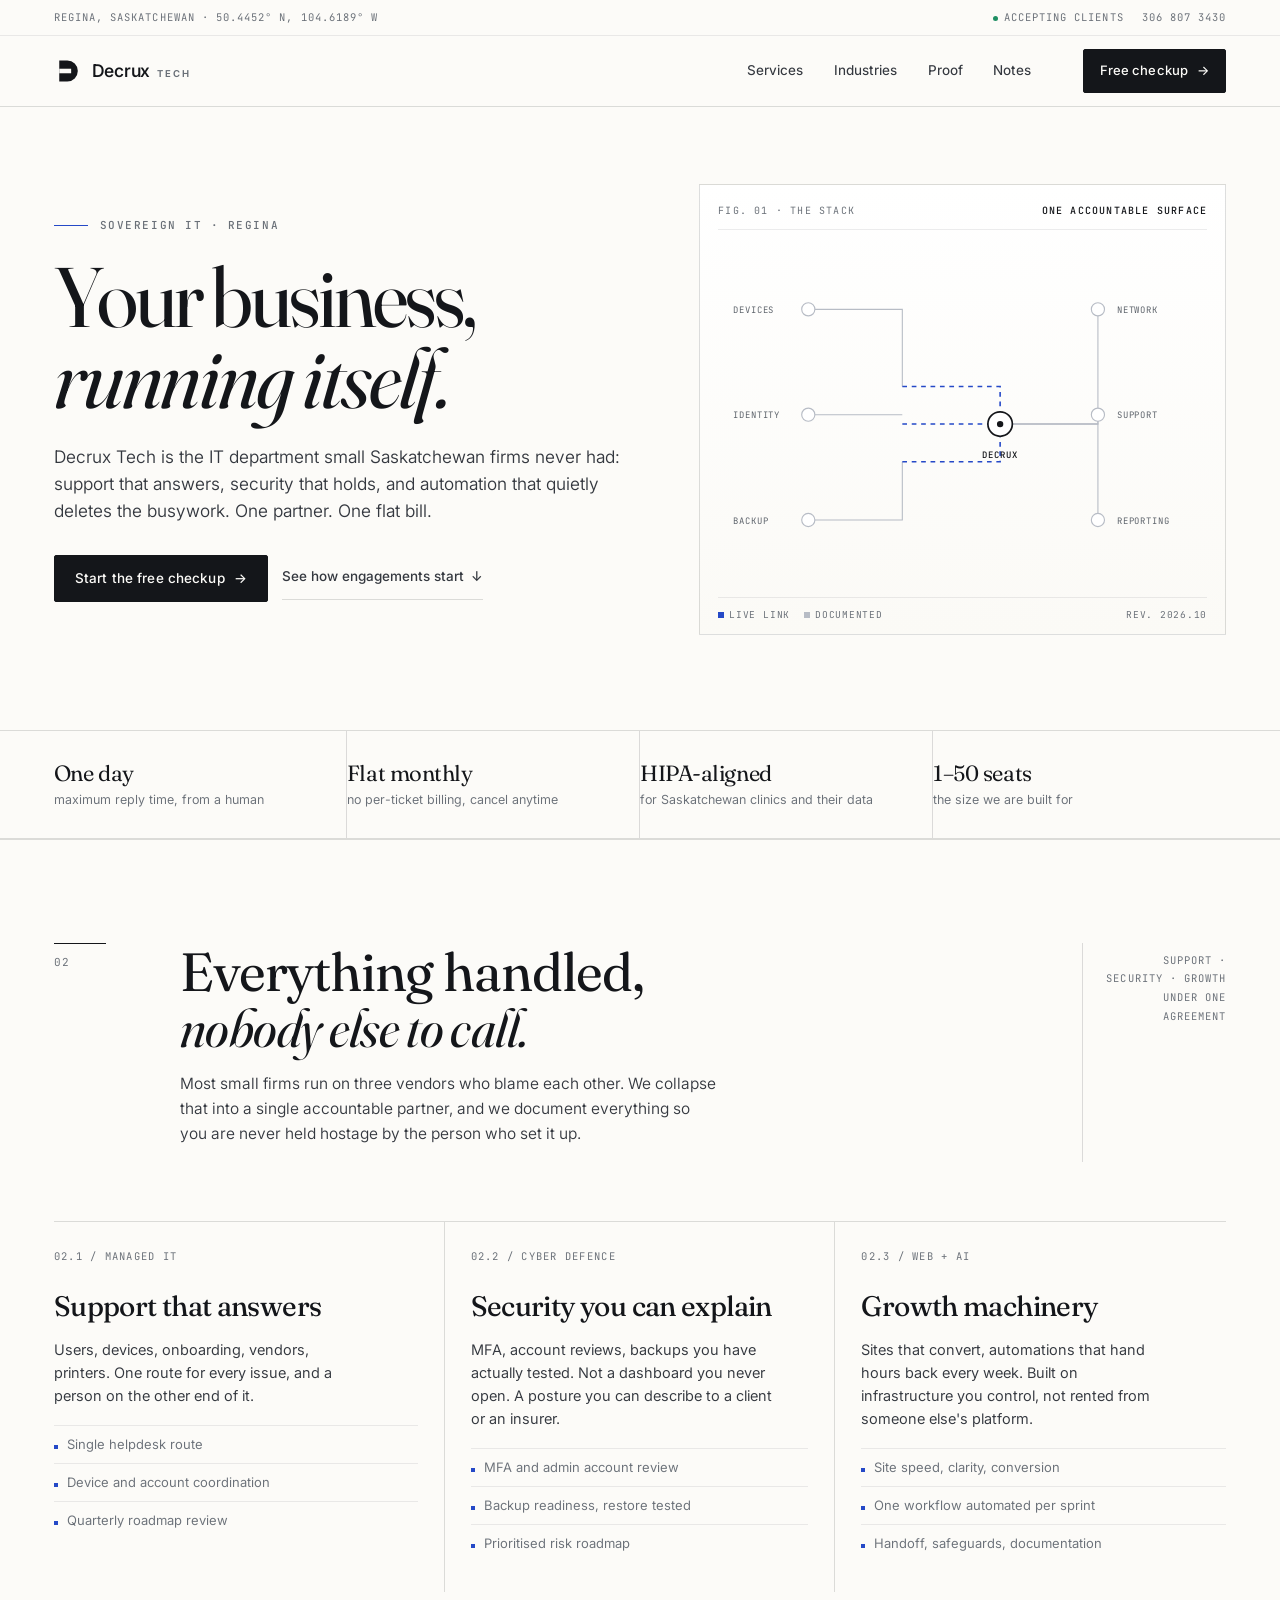
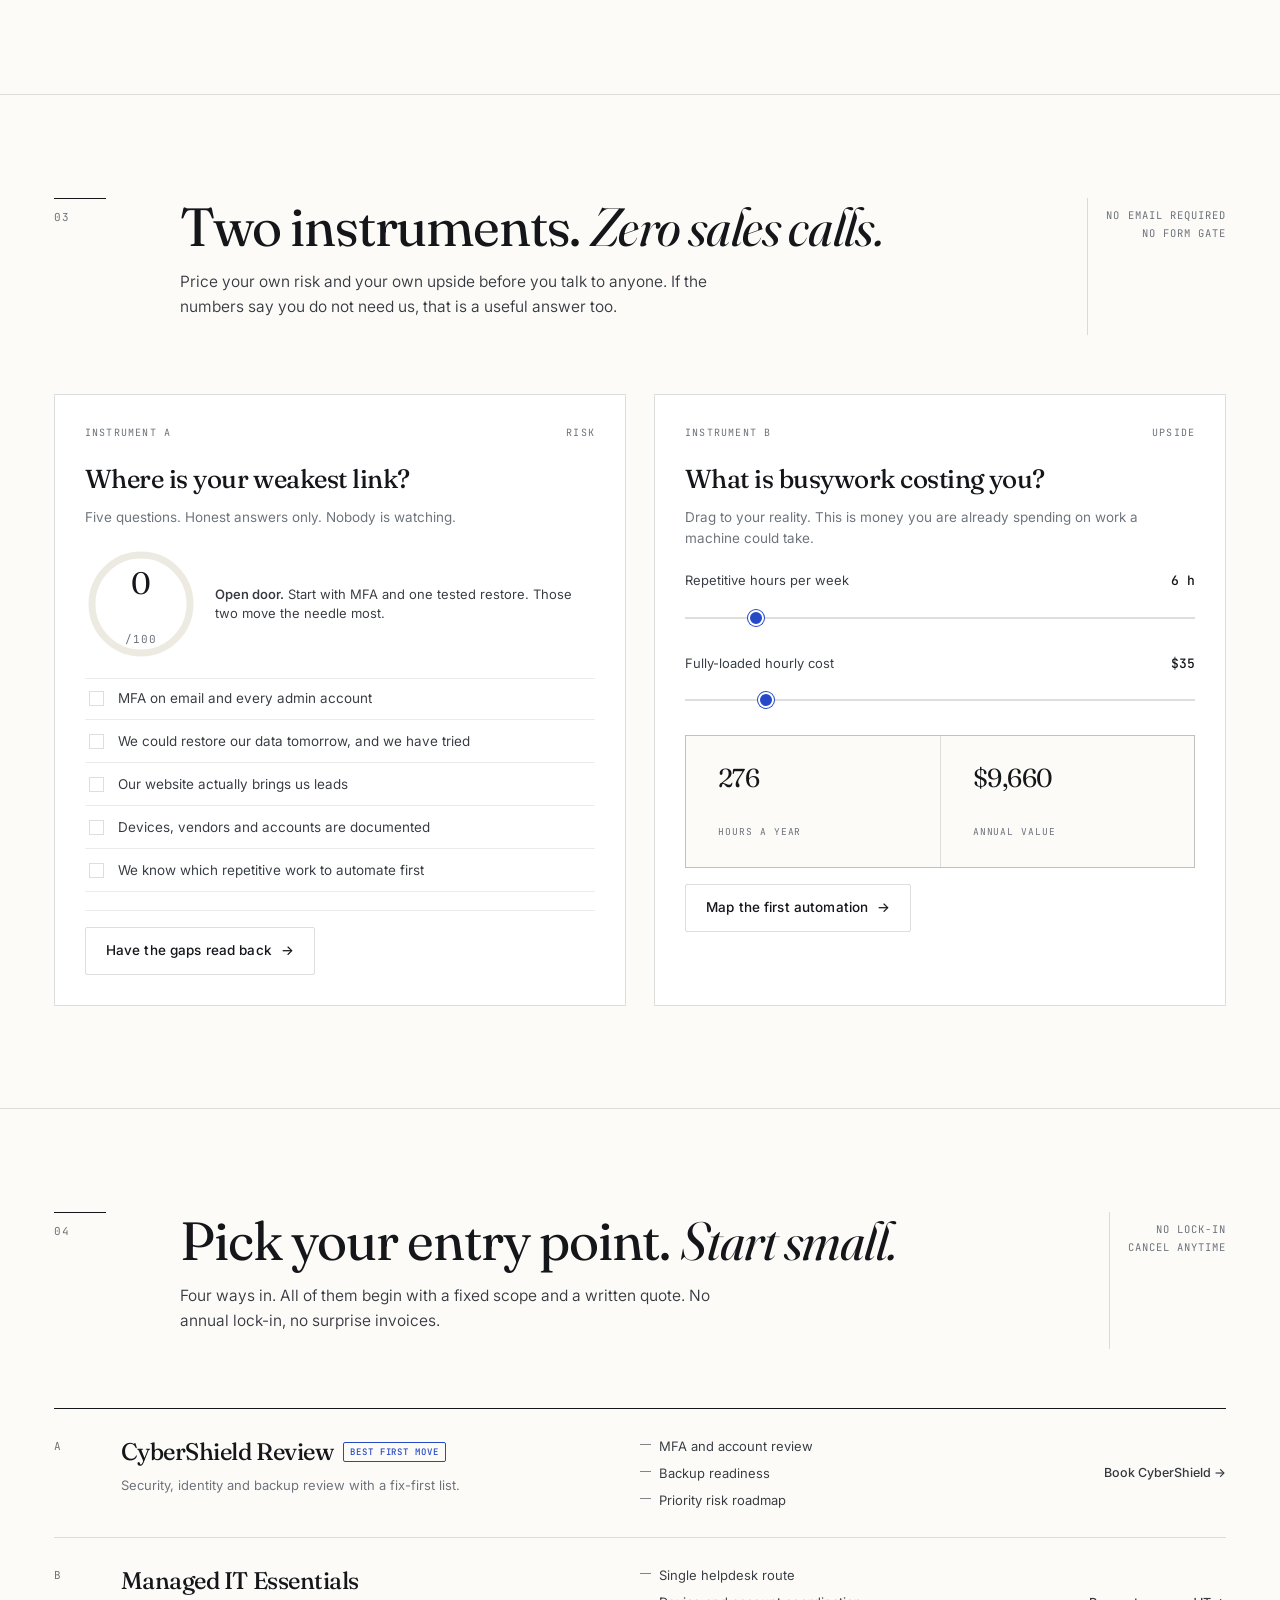
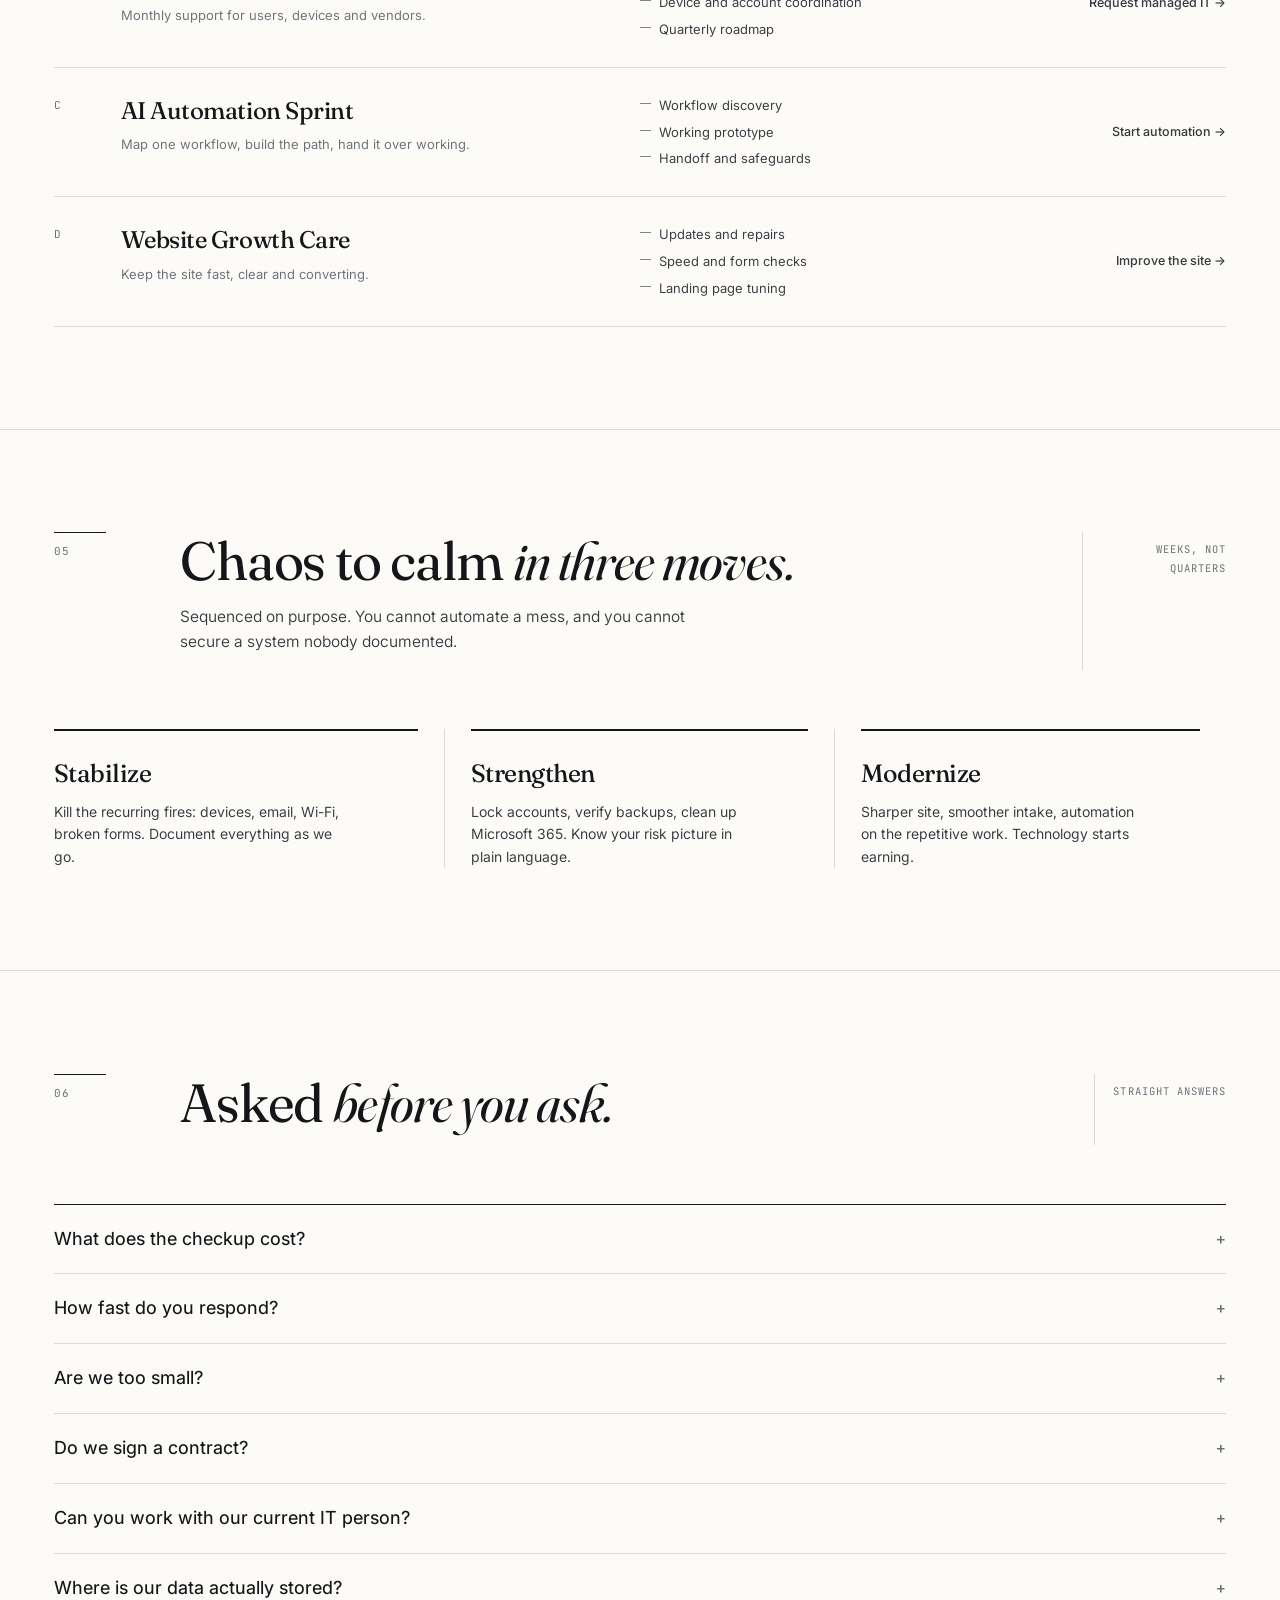
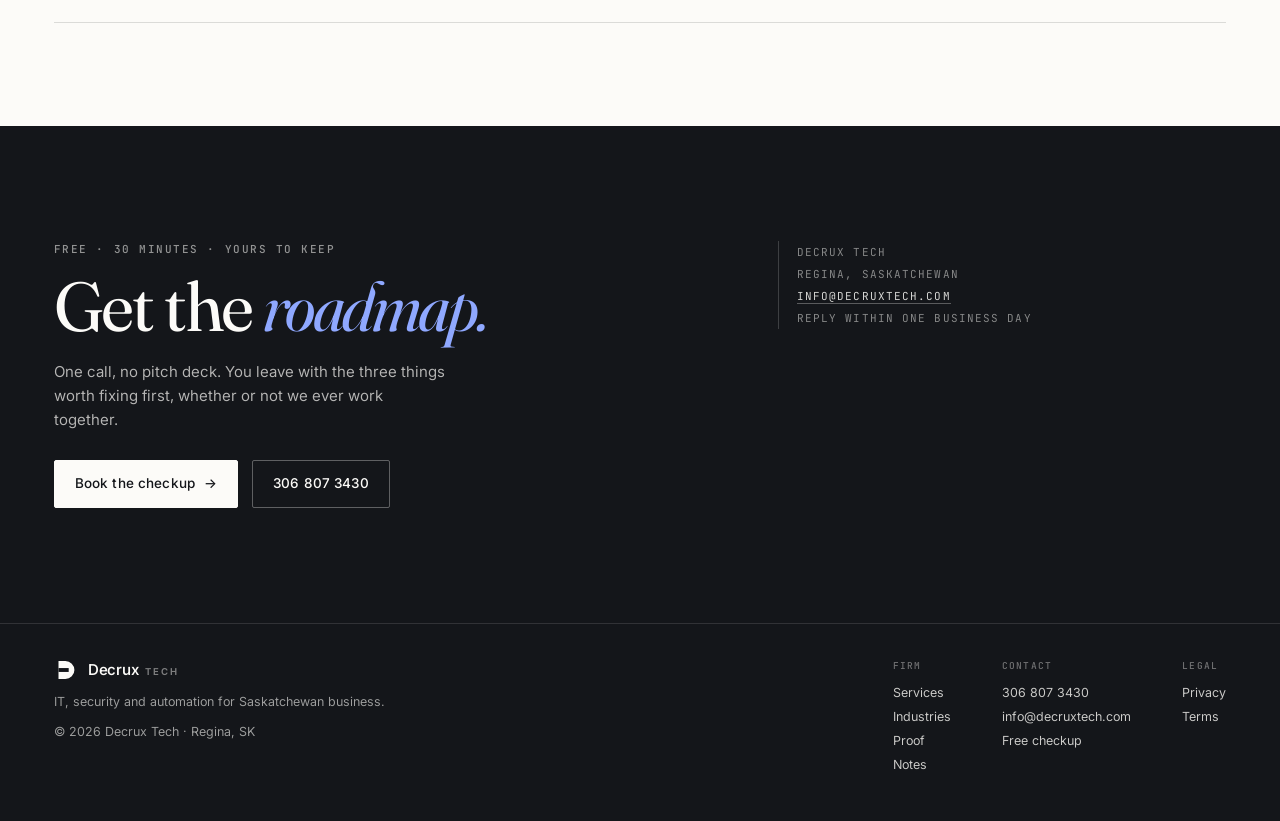
==== commit c91aaa05: "copy: tighten three lines (sales calls, platform, one accountable partner)" ====
--- a/preview/index.html
+++ b/preview/index.html
@@ -85,8 +85,8 @@
   <div class="sec-head">
     <div class="sec-num">02</div>
     <div>
-      <h2 class="sec-title">Everything handled, <em>by one throat to choke.</em></h2>
-      <p class="sec-sub">Most small firms run on three vendors who blame each other. We collapse that into one accountable surface, and we document it so you are never held hostage by the person who set it up.</p>
+      <h2 class="sec-title">Everything handled, <em>nobody else to call.</em></h2>
+      <p class="sec-sub">Most small firms run on three vendors who blame each other. We collapse that into a single accountable partner, and we document everything so you are never held hostage by the person who set it up.</p>
     </div>
     <div class="aside">Support · Security · Growth<br>under one agreement</div>
   </div>
@@ -107,7 +107,7 @@
     <article class="pillar rv">
       <span class="idx">02.3 / WEB + AI</span>
       <h3>Growth machinery</h3>
-      <p>Sites that convert, automations that hand hours back every week. Built on infrastructure you control, not rented from someone else's.</p>
+      <p>Sites that convert, automations that hand hours back every week. Built on infrastructure you control, not rented from someone else's platform.</p>
       <ul><li>Site speed, clarity, conversion</li><li>One workflow automated per sprint</li><li>Handoff, safeguards, documentation</li></ul>
     </article>
   </div>
@@ -117,7 +117,7 @@
   <div class="sec-head">
     <div class="sec-num">03</div>
     <div>
-      <h2 class="sec-title">Two instruments. <em>Zero sales call.</em></h2>
+      <h2 class="sec-title">Two instruments. <em>Zero sales calls.</em></h2>
       <p class="sec-sub">Price your own risk and your own upside before you talk to anyone. If the numbers say you do not need us, that is a useful answer too.</p>
     </div>
     <div class="aside">No email required<br>No form gate</div>
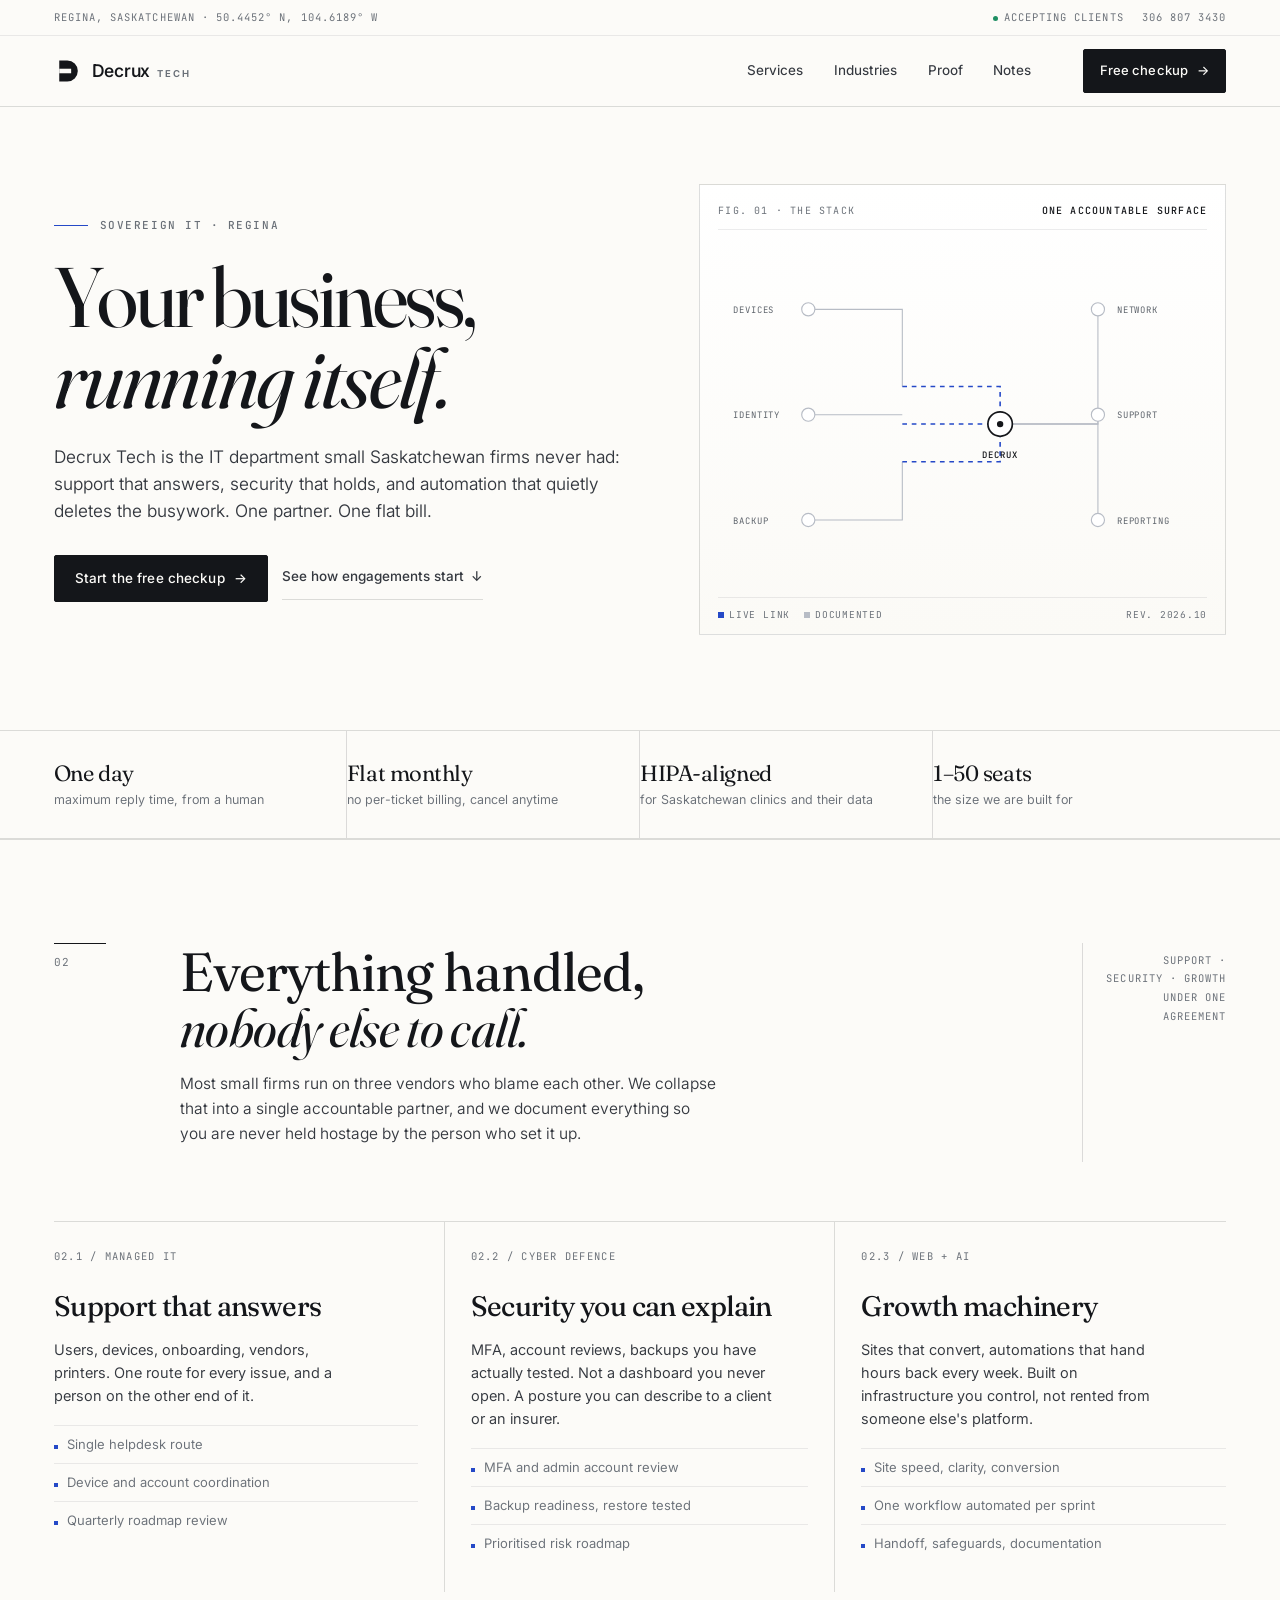
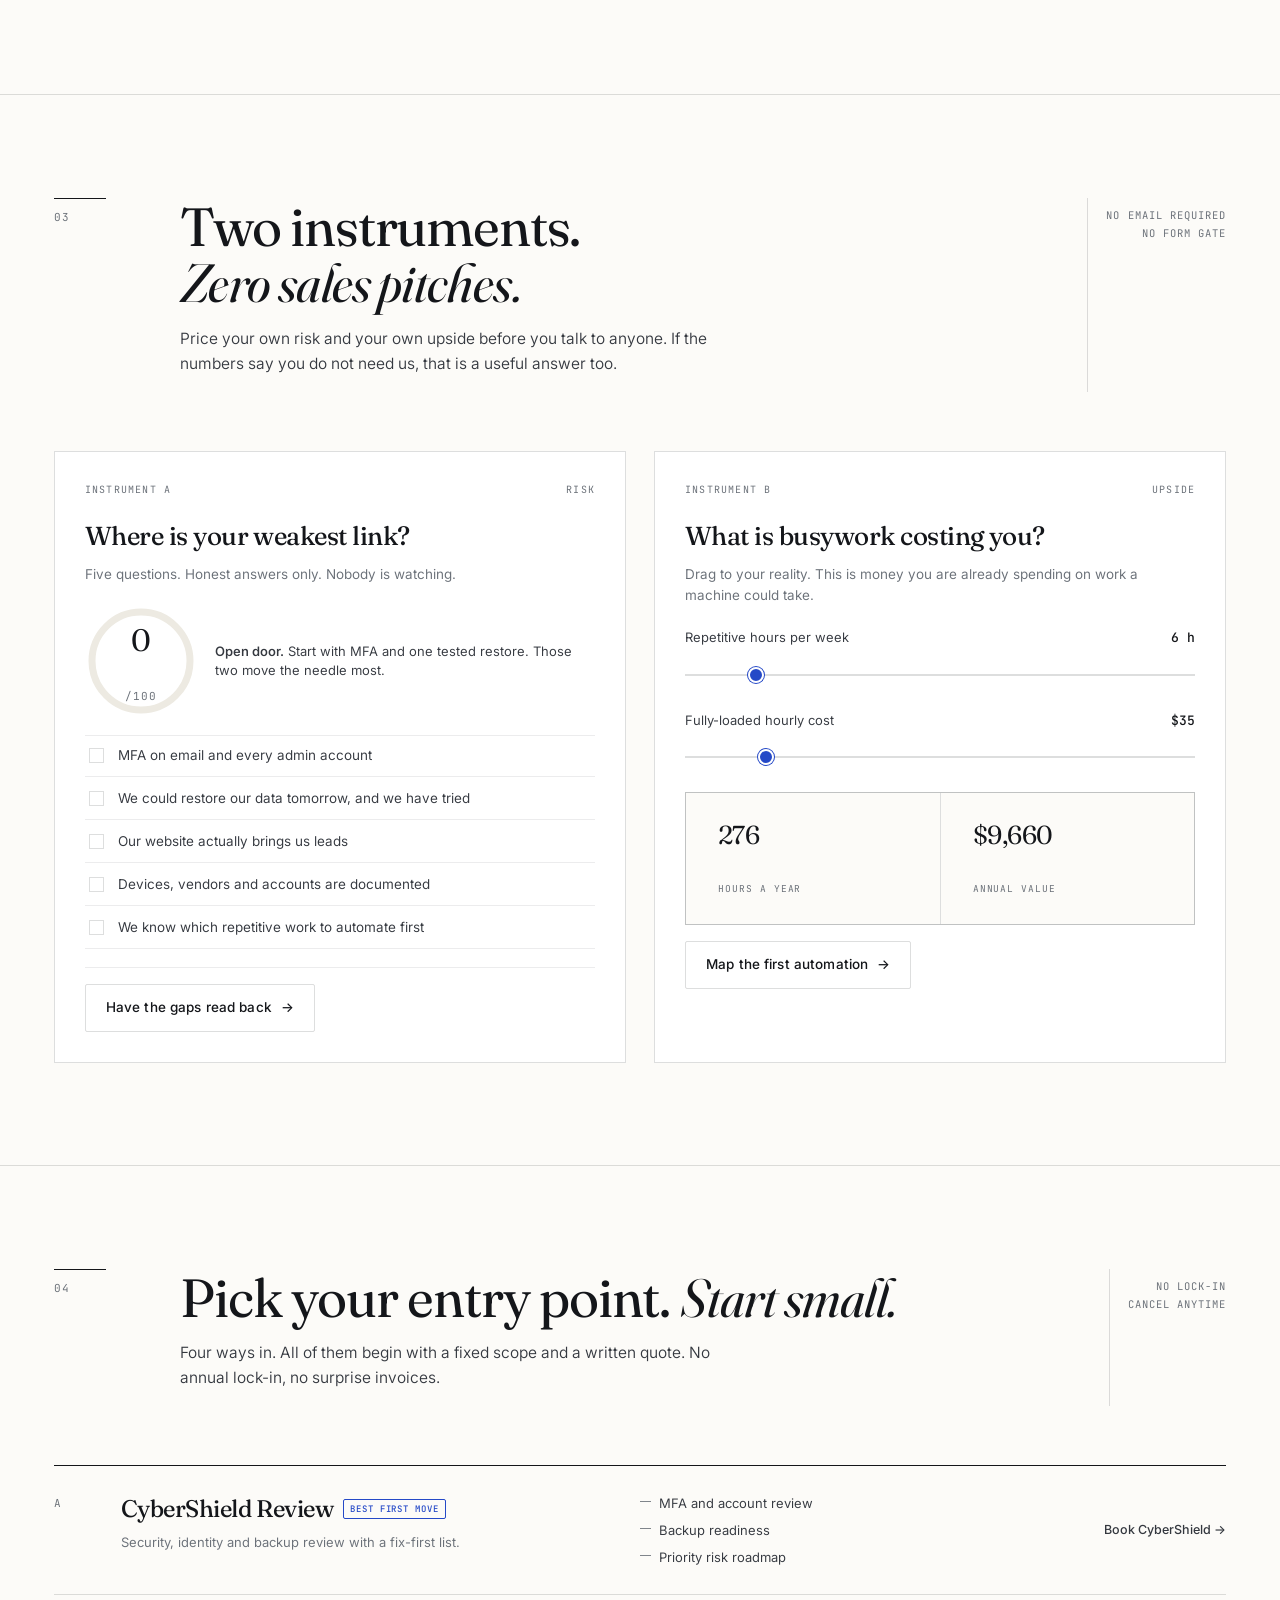
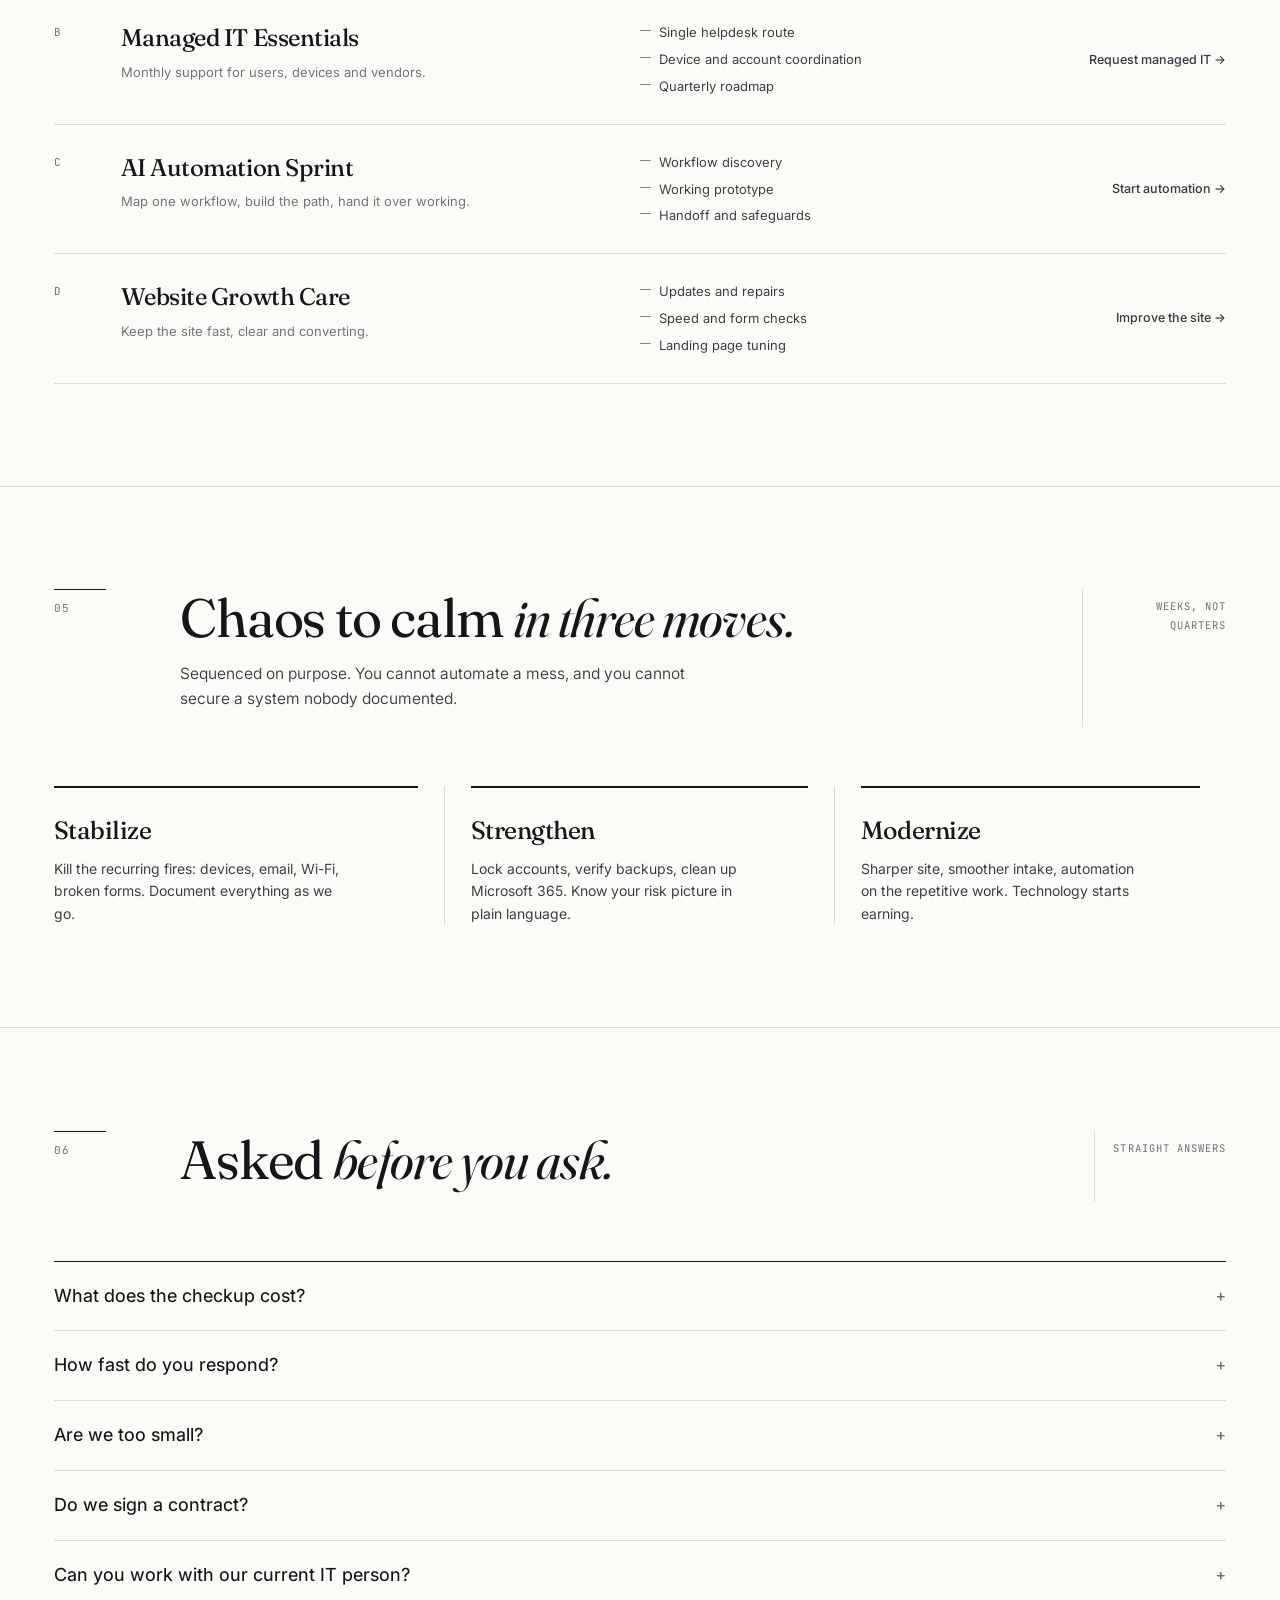
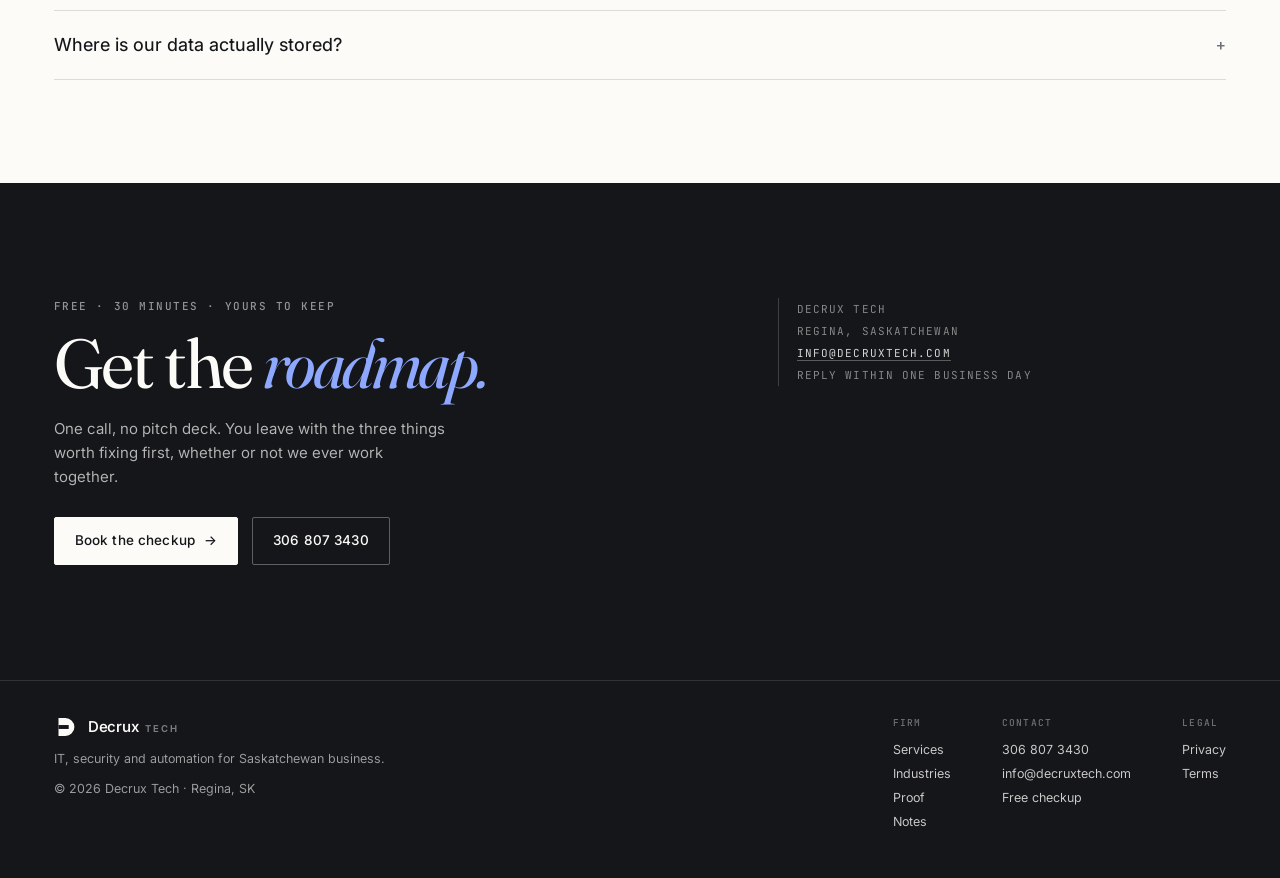
==== commit f78632ca: "copy: use 'sales pitches' (Fraunces italic has a baked lls collision)" ====
--- a/preview/index.html
+++ b/preview/index.html
@@ -117,7 +117,7 @@
   <div class="sec-head">
     <div class="sec-num">03</div>
     <div>
-      <h2 class="sec-title">Two instruments. <em>Zero sales calls.</em></h2>
+      <h2 class="sec-title">Two instruments. <em>Zero sales pitches.</em></h2>
       <p class="sec-sub">Price your own risk and your own upside before you talk to anyone. If the numbers say you do not need us, that is a useful answer too.</p>
     </div>
     <div class="aside">No email required<br>No form gate</div>
